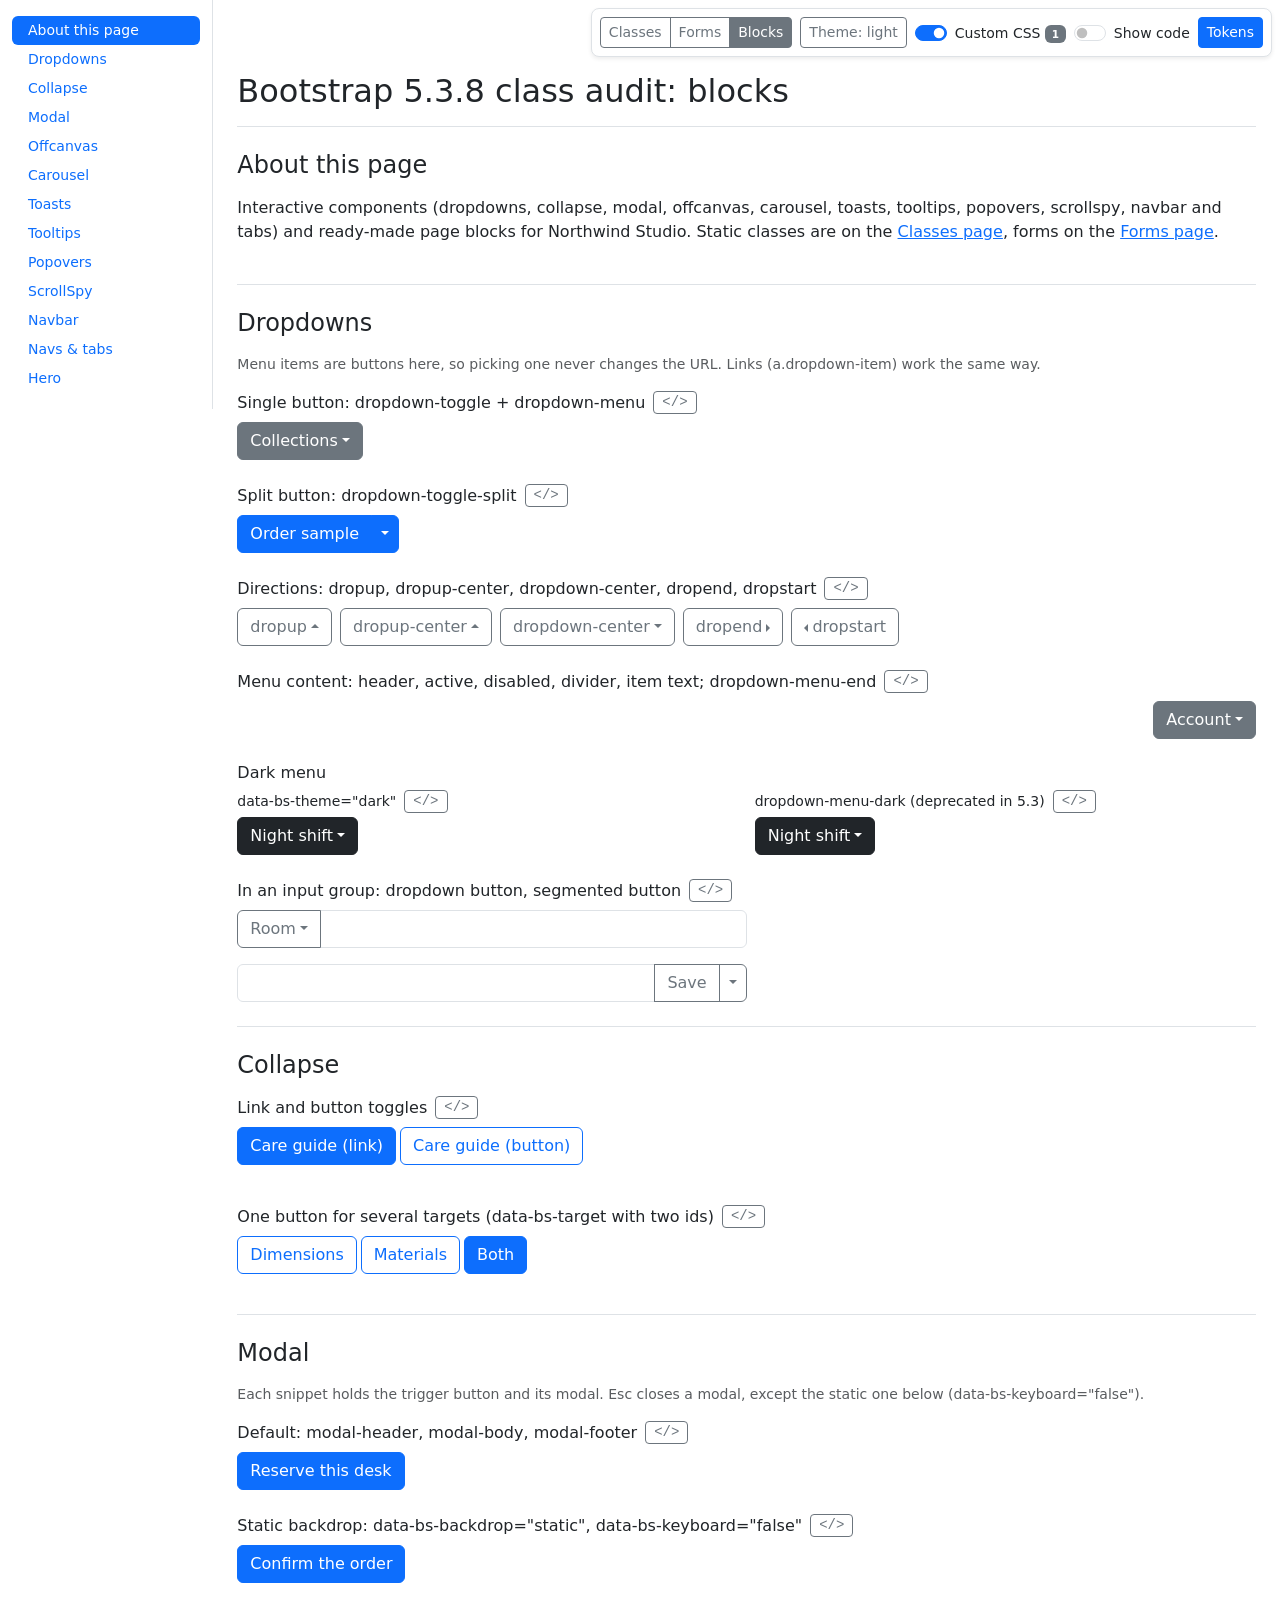
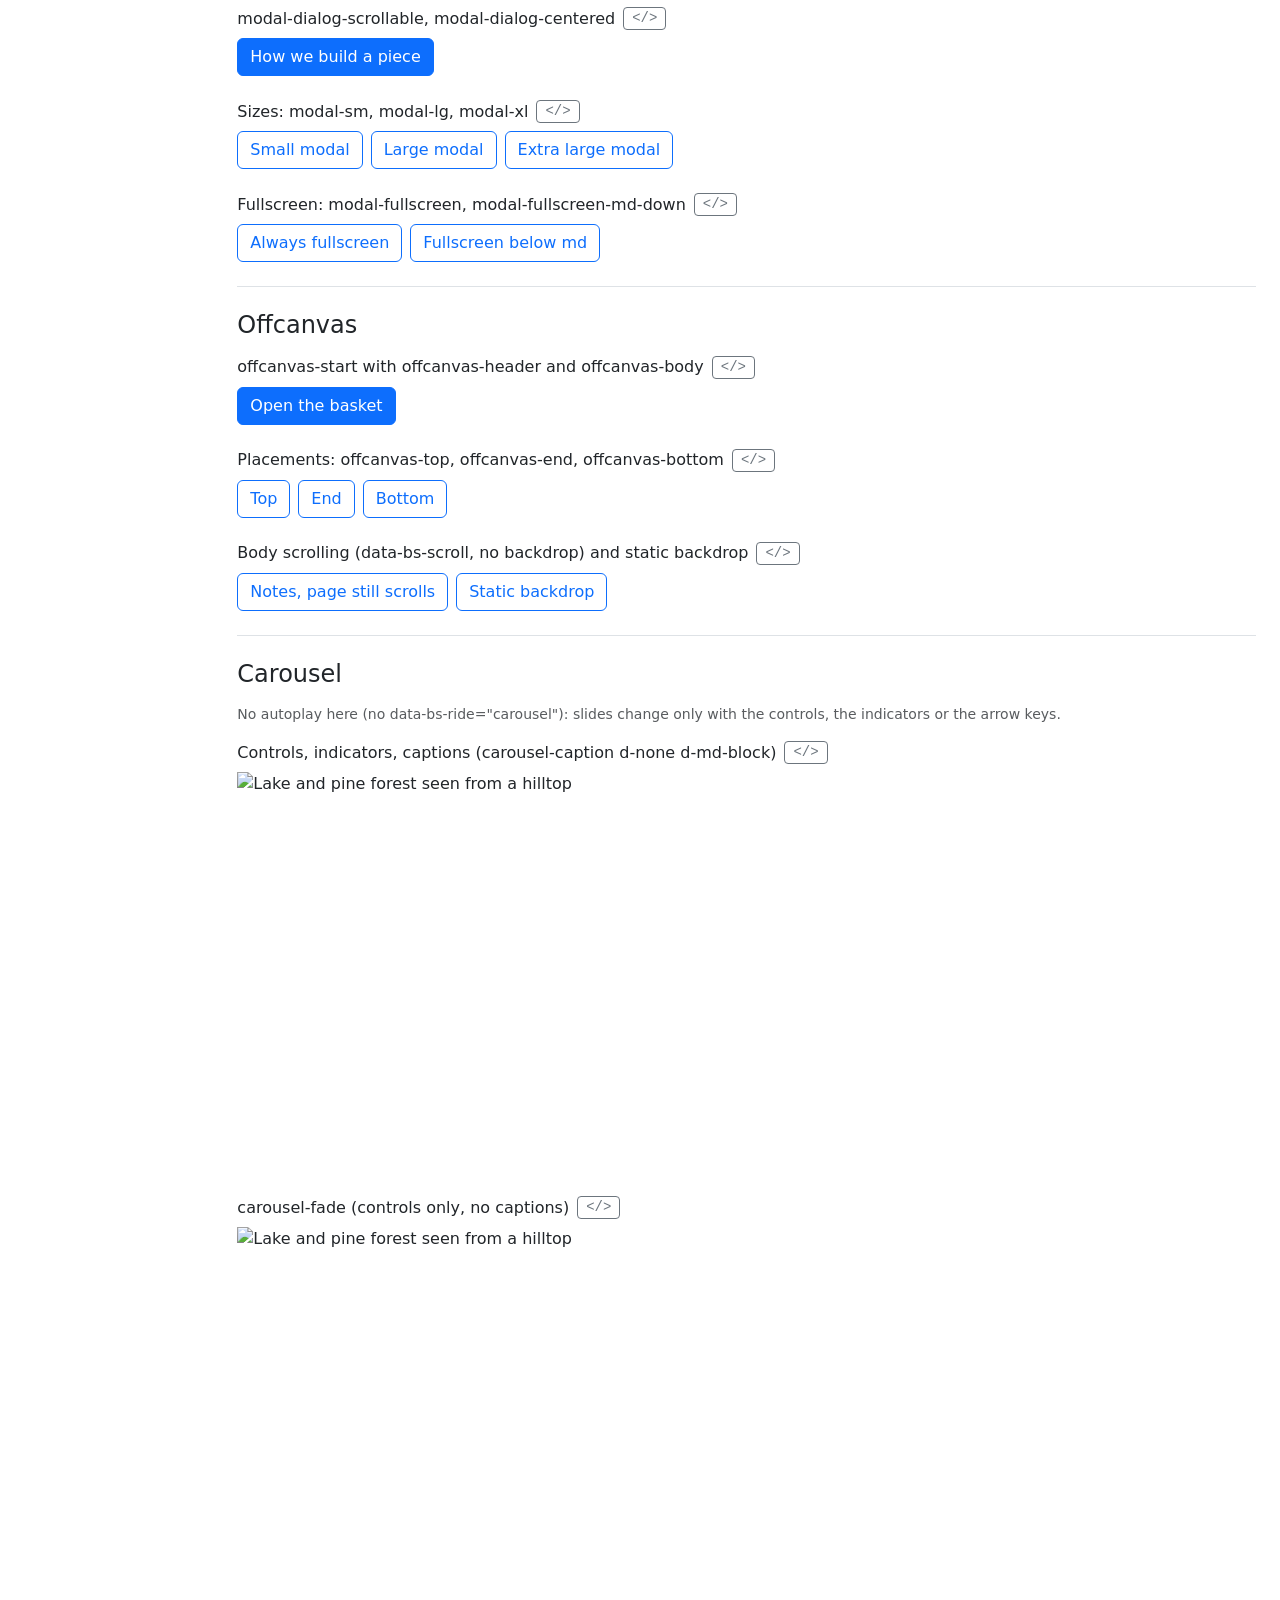
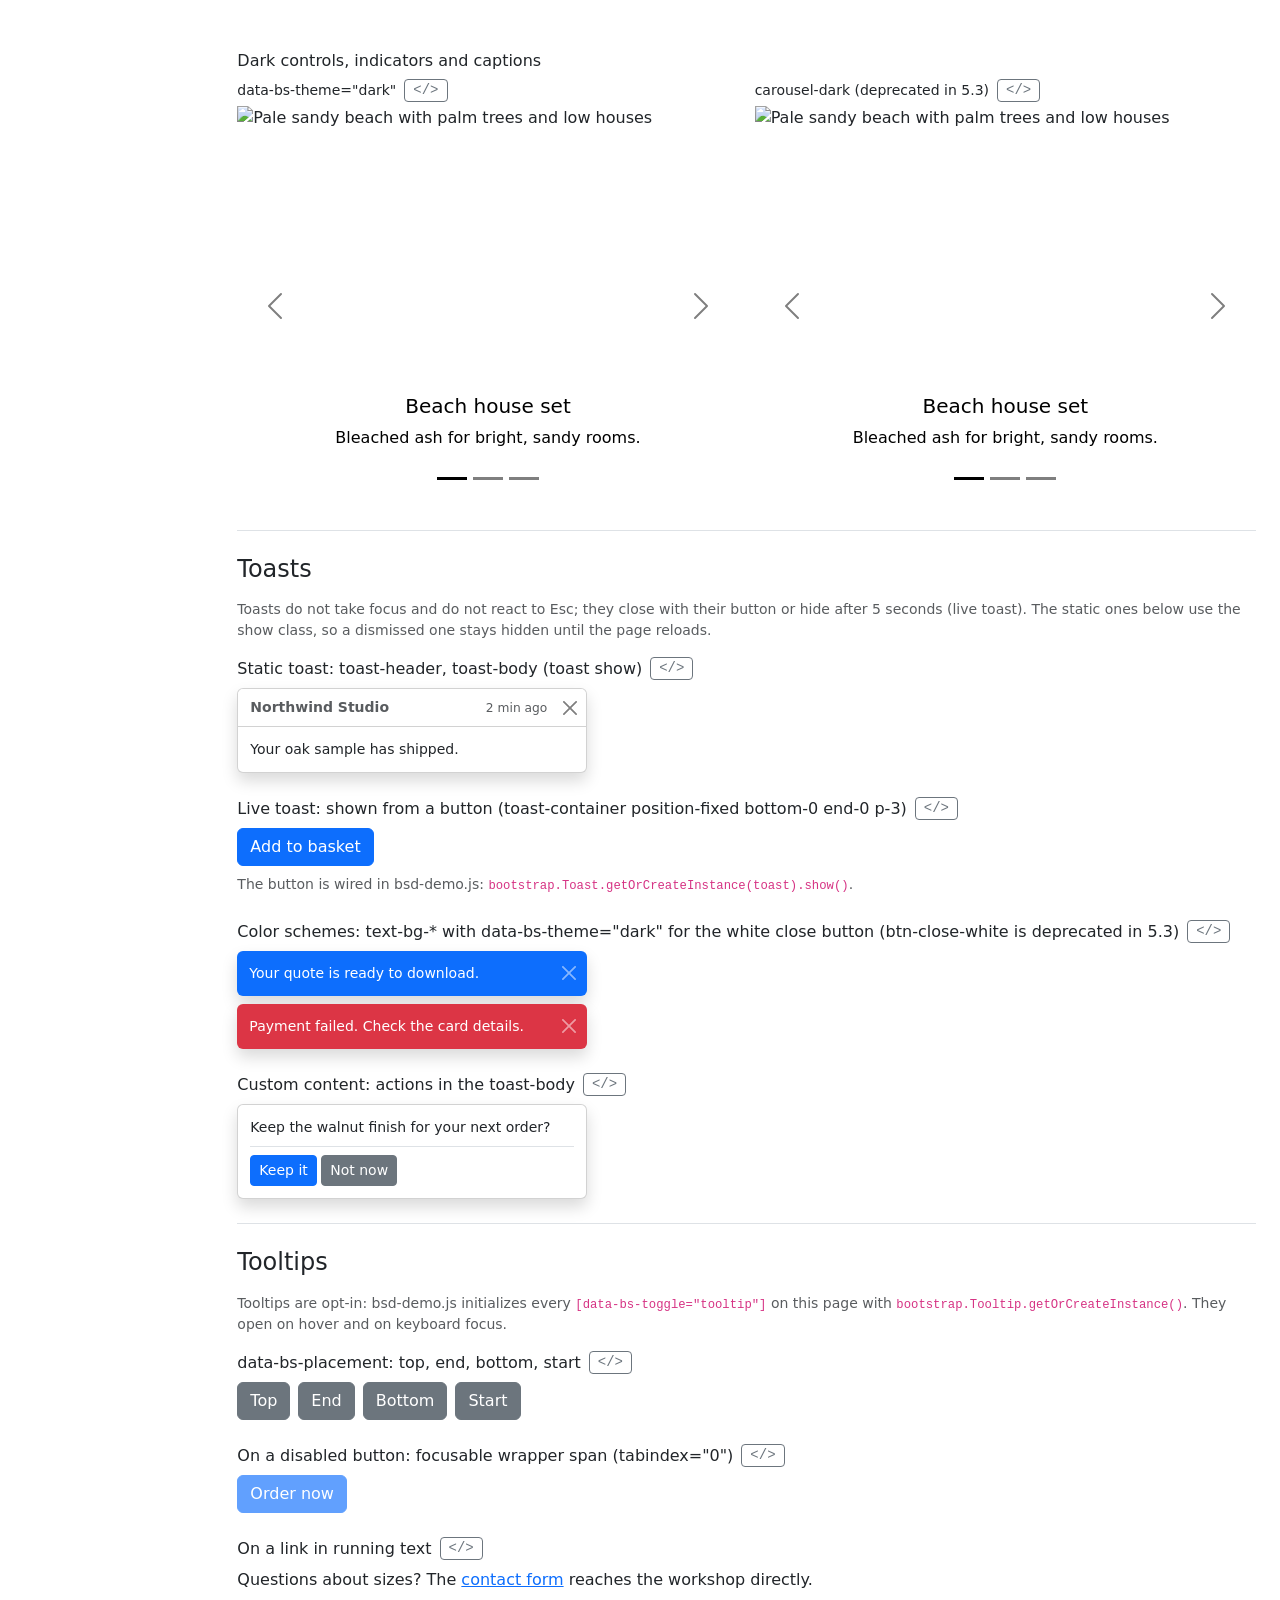
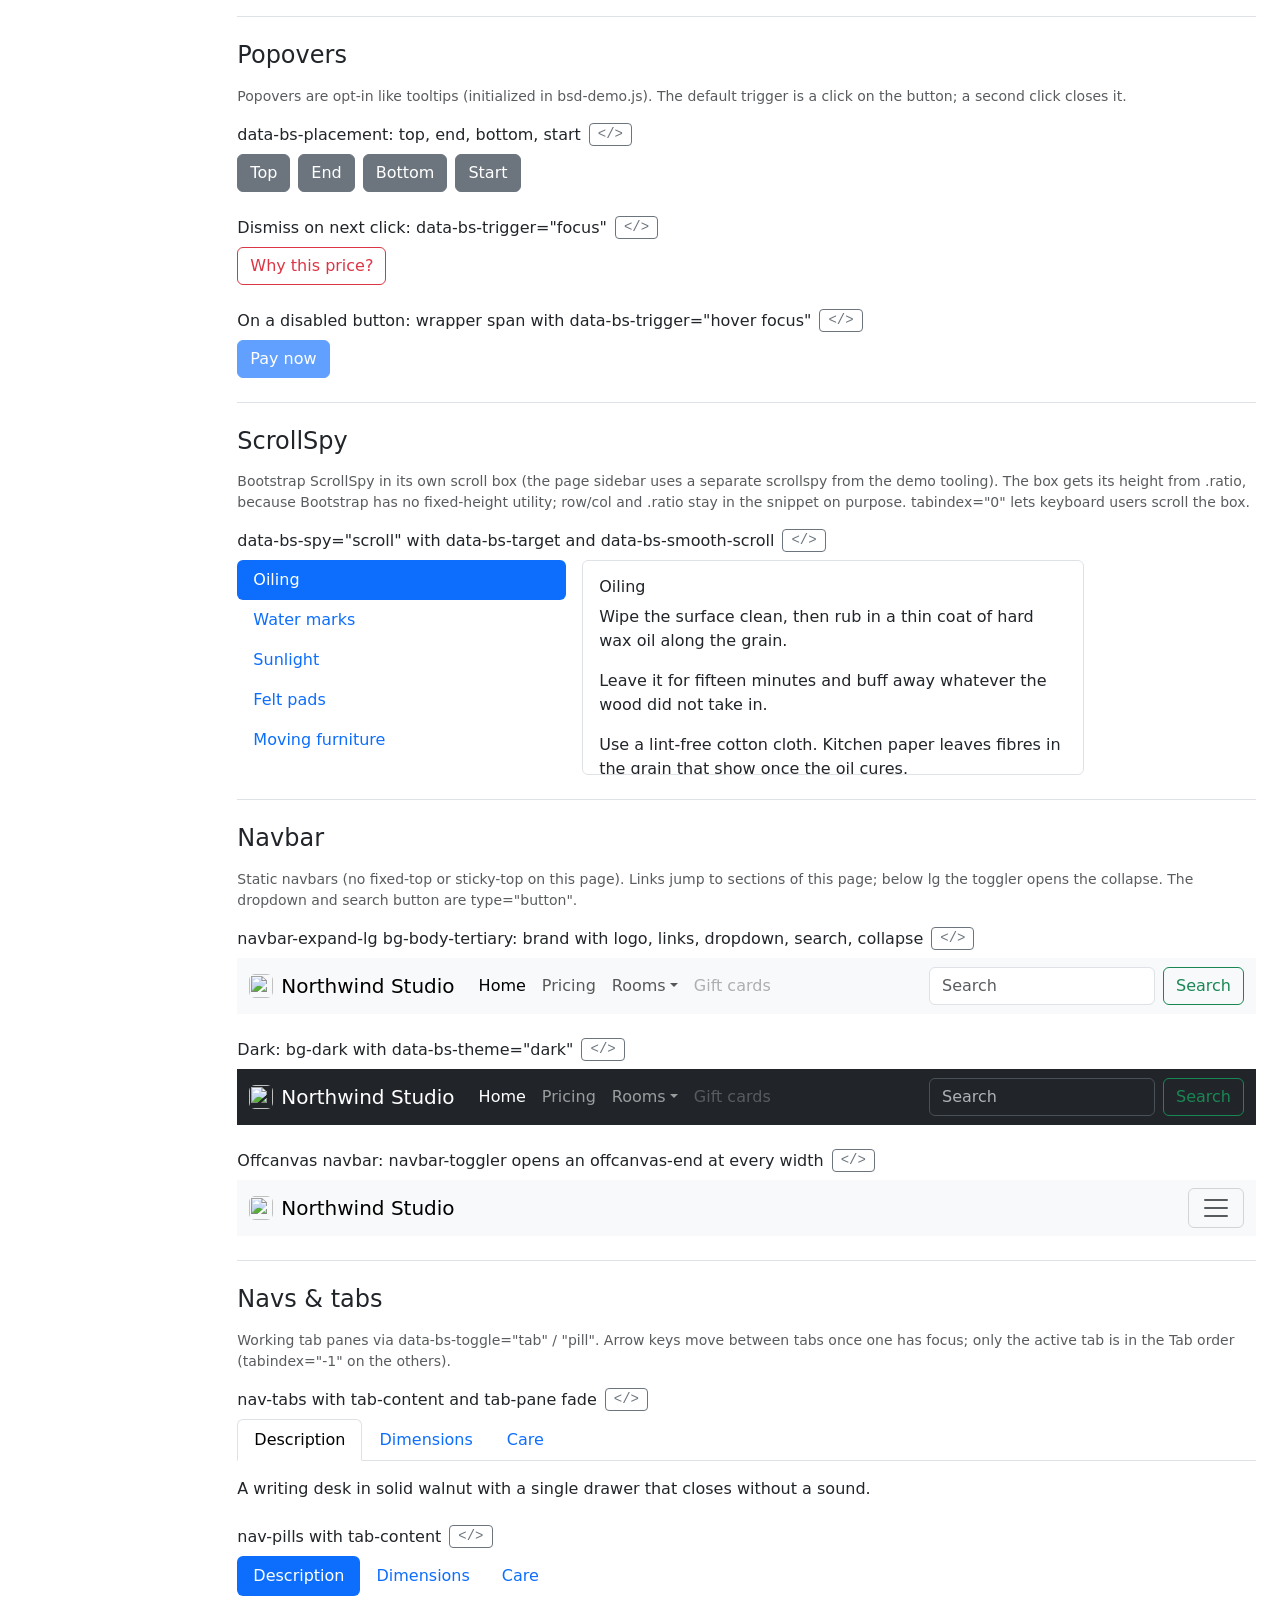
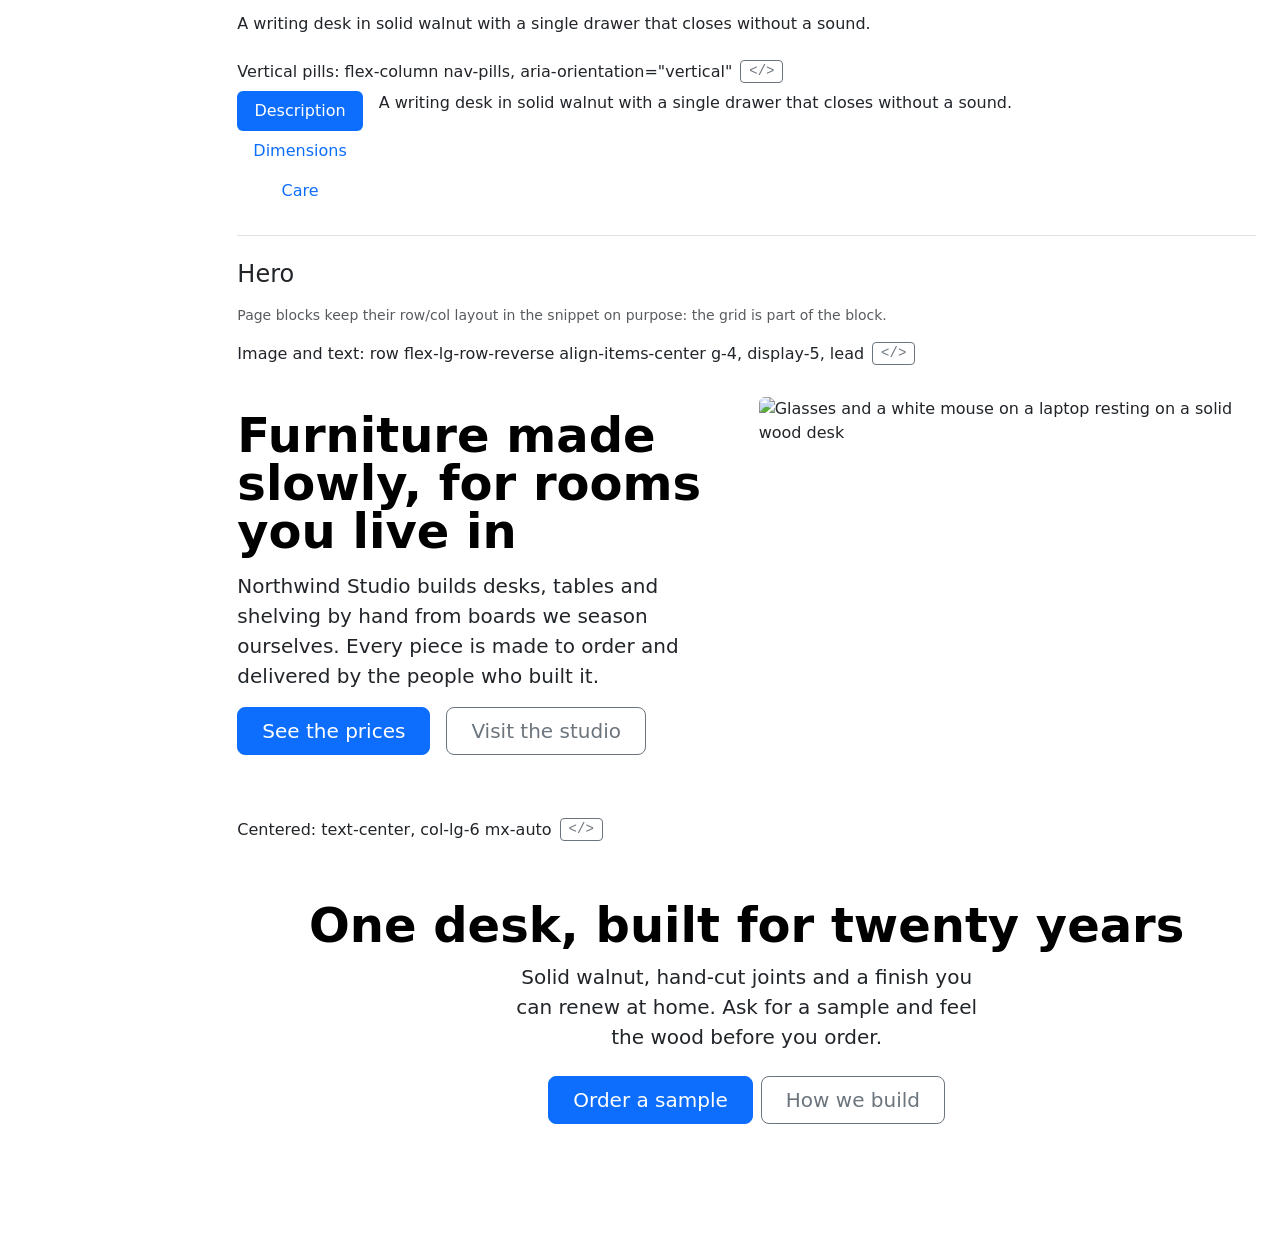
==== blocks.html @ ed4e525f "blocks: Hero section Co-Authored-By: Claude Opus 5.5 <noreply@anthropic.com>" ====
<!doctype html>
<html lang="en" data-bs-theme="light">
<head>
  <meta charset="utf-8">
  <meta name="viewport" content="width=device-width, initial-scale=1">
  <title>Bootstrap 5.3.8 class audit — Blocks</title>
  <link rel="icon" href="assets/img/favicon/favicon.png">
  <link rel="stylesheet" href="assets/css/bootstrap.min.css">
  <link rel="stylesheet" href="assets/css/main.css">
</head>
<body>

<!--
  Everything inside <main id="bs-demo"> is a self-contained fragment:
  copy it into the <body> of any Bootstrap 5.3 site to audit that site's theme.
  Remove data-bsd-page there: it only drives the page switch between the demo pages.
-->
<main id="bs-demo" data-bsd-page="blocks">
  <!-- Toolbar, sidebar (#bsd-nav) and tokens panel are built by assets/js/bsd-demo.js -->

  <div class="container-fluid">
    <div class="row">

      <!-- Demo content -->
      <div class="col-lg-9 col-xl-10 px-lg-4 pt-5 pb-5">

        <header class="pt-4 pb-3 border-bottom">
          <h1 class="h2 mb-0">Bootstrap 5.3.8 class audit: blocks</h1>
        </header>

        <!-- ============================================================ -->
        <!-- Intro                                                        -->
        <!-- ============================================================ -->
        <section id="bsd-blocks-intro" class="py-4 border-bottom">
          <h2 class="h4 mb-3">About this page</h2>
          <p>Interactive components (dropdowns, collapse, modal, offcanvas, carousel, toasts, tooltips, popovers, scrollspy, navbar and tabs) and ready-made page blocks for Northwind Studio. Static classes are on the <a href="classes.html">Classes page</a>, forms on the <a href="forms.html">Forms page</a>.</p>
        </section>

        <!-- ============================================================ -->
        <!-- Dropdowns                                                    -->
        <!-- ============================================================ -->
        <section id="bsd-dropdowns" class="py-4 border-bottom">
          <h2 class="h4 mb-3">Dropdowns</h2>
          <p class="small text-body-secondary">Menu items are buttons here, so picking one never changes the URL. Links (a.dropdown-item) work the same way.</p>

          <h3 class="h6 mt-3 mb-2">Single button: dropdown-toggle + dropdown-menu</h3>
          <div data-demo>
            <div class="dropdown">
              <button class="btn btn-secondary dropdown-toggle" type="button" data-bs-toggle="dropdown" aria-expanded="false">Collections</button>
              <ul class="dropdown-menu">
                <li><button class="dropdown-item" type="button">Desks</button></li>
                <li><button class="dropdown-item" type="button">Chairs</button></li>
                <li><button class="dropdown-item" type="button">Shelving</button></li>
              </ul>
            </div>
          </div>

          <h3 class="h6 mt-4 mb-2">Split button: dropdown-toggle-split</h3>
          <div data-demo>
            <div class="btn-group">
              <button type="button" class="btn btn-primary">Order sample</button>
              <button type="button" class="btn btn-primary dropdown-toggle dropdown-toggle-split" data-bs-toggle="dropdown" aria-expanded="false">
                <span class="visually-hidden">More sample options</span>
              </button>
              <ul class="dropdown-menu">
                <li><button class="dropdown-item" type="button">Wood swatches</button></li>
                <li><button class="dropdown-item" type="button">Fabric swatches</button></li>
              </ul>
            </div>
          </div>

          <h3 class="h6 mt-4 mb-2">Directions: dropup, dropup-center, dropdown-center, dropend, dropstart</h3>
          <div data-demo class="d-flex flex-wrap gap-2">
            <div class="btn-group dropup">
              <button type="button" class="btn btn-outline-secondary dropdown-toggle" data-bs-toggle="dropdown" aria-expanded="false">dropup</button>
              <ul class="dropdown-menu">
                <li><button class="dropdown-item" type="button">Opens above</button></li>
              </ul>
            </div>
            <div class="btn-group dropup-center dropup">
              <button type="button" class="btn btn-outline-secondary dropdown-toggle" data-bs-toggle="dropdown" aria-expanded="false">dropup-center</button>
              <ul class="dropdown-menu">
                <li><button class="dropdown-item" type="button">Centered above</button></li>
              </ul>
            </div>
            <div class="btn-group dropdown-center">
              <button type="button" class="btn btn-outline-secondary dropdown-toggle" data-bs-toggle="dropdown" aria-expanded="false">dropdown-center</button>
              <ul class="dropdown-menu">
                <li><button class="dropdown-item" type="button">Centered below</button></li>
              </ul>
            </div>
            <div class="btn-group dropend">
              <button type="button" class="btn btn-outline-secondary dropdown-toggle" data-bs-toggle="dropdown" aria-expanded="false">dropend</button>
              <ul class="dropdown-menu">
                <li><button class="dropdown-item" type="button">Opens to the end</button></li>
              </ul>
            </div>
            <div class="btn-group dropstart">
              <button type="button" class="btn btn-outline-secondary dropdown-toggle" data-bs-toggle="dropdown" aria-expanded="false">dropstart</button>
              <ul class="dropdown-menu">
                <li><button class="dropdown-item" type="button">Opens to the start</button></li>
              </ul>
            </div>
          </div>

          <h3 class="h6 mt-4 mb-2">Menu content: header, active, disabled, divider, item text; dropdown-menu-end</h3>
          <div data-demo class="d-flex justify-content-end">
            <div class="dropdown">
              <button class="btn btn-secondary dropdown-toggle" type="button" data-bs-toggle="dropdown" aria-expanded="false">Account</button>
              <ul class="dropdown-menu dropdown-menu-end">
                <li><h6 class="dropdown-header">Northwind Studio</h6></li>
                <li><button class="dropdown-item active" type="button" aria-current="true">Orders</button></li>
                <li><button class="dropdown-item" type="button">Saved rooms</button></li>
                <li><button class="dropdown-item" type="button" disabled>Invoices (coming soon)</button></li>
                <li><hr class="dropdown-divider"></li>
                <li><span class="dropdown-item-text">Signed in as Mara</span></li>
                <li><button class="dropdown-item" type="button">Sign out</button></li>
              </ul>
            </div>
          </div>

          <h3 class="h6 mt-4 mb-2">Dark menu</h3>
          <div class="row g-3">
            <div class="col-md-6">
              <h4 class="small mb-1">data-bs-theme="dark"</h4>
              <div data-demo>
                <div class="dropdown" data-bs-theme="dark">
                  <button class="btn btn-dark dropdown-toggle" type="button" data-bs-toggle="dropdown" aria-expanded="false">Night shift</button>
                  <ul class="dropdown-menu">
                    <li><button class="dropdown-item active" type="button" aria-current="true">Workshop</button></li>
                    <li><button class="dropdown-item" type="button">Showroom</button></li>
                    <li><hr class="dropdown-divider"></li>
                    <li><button class="dropdown-item" type="button">Warehouse</button></li>
                  </ul>
                </div>
              </div>
            </div>
            <div class="col-md-6">
              <h4 class="small mb-1">dropdown-menu-dark (deprecated in 5.3)</h4>
              <div data-demo>
                <div class="dropdown">
                  <button class="btn btn-dark dropdown-toggle" type="button" data-bs-toggle="dropdown" aria-expanded="false">Night shift</button>
                  <ul class="dropdown-menu dropdown-menu-dark">
                    <li><button class="dropdown-item active" type="button" aria-current="true">Workshop</button></li>
                    <li><button class="dropdown-item" type="button">Showroom</button></li>
                    <li><hr class="dropdown-divider"></li>
                    <li><button class="dropdown-item" type="button">Warehouse</button></li>
                  </ul>
                </div>
              </div>
            </div>
          </div>

          <h3 class="h6 mt-4 mb-2">In an input group: dropdown button, segmented button</h3>
          <div data-demo class="col-md-8 col-lg-6">
            <div class="input-group mb-3">
              <button class="btn btn-outline-secondary dropdown-toggle" type="button" data-bs-toggle="dropdown" aria-expanded="false">Room</button>
              <ul class="dropdown-menu">
                <li><button class="dropdown-item" type="button">Kitchen</button></li>
                <li><button class="dropdown-item" type="button">Studio</button></li>
              </ul>
              <input type="text" class="form-control" aria-label="Item name">
            </div>
            <div class="input-group">
              <input type="text" class="form-control" aria-label="Quote name">
              <button type="button" class="btn btn-outline-secondary">Save</button>
              <button type="button" class="btn btn-outline-secondary dropdown-toggle dropdown-toggle-split" data-bs-toggle="dropdown" aria-expanded="false">
                <span class="visually-hidden">More save options</span>
              </button>
              <ul class="dropdown-menu dropdown-menu-end">
                <li><button class="dropdown-item" type="button">Save as copy</button></li>
                <li><button class="dropdown-item" type="button">Save and email</button></li>
              </ul>
            </div>
          </div>
        </section>

        <!-- ============================================================ -->
        <!-- Collapse                                                     -->
        <!-- ============================================================ -->
        <section id="bsd-collapse" class="py-4 border-bottom">
          <h2 class="h4 mb-3">Collapse</h2>

          <h3 class="h6 mt-3 mb-2">Link and button toggles</h3>
          <div data-demo class="col-md-8 col-lg-6">
            <p class="d-inline-flex gap-1">
              <a class="btn btn-primary" data-bs-toggle="collapse" href="#bsd-b-care" role="button" aria-expanded="false" aria-controls="bsd-b-care">Care guide (link)</a>
              <button class="btn btn-outline-primary" type="button" data-bs-toggle="collapse" data-bs-target="#bsd-b-care" aria-expanded="false" aria-controls="bsd-b-care">Care guide (button)</button>
            </p>
            <div class="collapse" id="bsd-b-care">
              <div class="card card-body">Wipe oiled wood with a dry cloth and re-oil it twice a year. Keep it out of direct sun for the first month.</div>
            </div>
          </div>

          <h3 class="h6 mt-4 mb-2">One button for several targets (data-bs-target with two ids)</h3>
          <div data-demo>
            <p class="d-inline-flex flex-wrap gap-1">
              <button class="btn btn-outline-primary" type="button" data-bs-toggle="collapse" data-bs-target="#bsd-b-dims" aria-expanded="false" aria-controls="bsd-b-dims">Dimensions</button>
              <button class="btn btn-outline-primary" type="button" data-bs-toggle="collapse" data-bs-target="#bsd-b-materials" aria-expanded="false" aria-controls="bsd-b-materials">Materials</button>
              <button class="btn btn-primary" type="button" data-bs-toggle="collapse" data-bs-target="#bsd-b-dims,#bsd-b-materials" aria-expanded="false" aria-controls="bsd-b-dims bsd-b-materials">Both</button>
            </p>
            <div class="row g-3">
              <div class="col-md-6">
                <div class="collapse" id="bsd-b-dims">
                  <div class="card card-body">Width 140 cm, depth 70 cm, height 74 cm.</div>
                </div>
              </div>
              <div class="col-md-6">
                <div class="collapse" id="bsd-b-materials">
                  <div class="card card-body">Solid walnut top, powder-coated steel frame.</div>
                </div>
              </div>
            </div>
          </div>
        </section>

        <!-- ============================================================ -->
        <!-- Modal                                                        -->
        <!-- ============================================================ -->
        <section id="bsd-modal" class="py-4 border-bottom">
          <h2 class="h4 mb-3">Modal</h2>
          <p class="small text-body-secondary">Each snippet holds the trigger button and its modal. Esc closes a modal, except the static one below (data-bs-keyboard="false").</p>

          <h3 class="h6 mt-3 mb-2">Default: modal-header, modal-body, modal-footer</h3>
          <div data-demo>
            <button type="button" class="btn btn-primary" data-bs-toggle="modal" data-bs-target="#bsd-b-modal-default">Reserve this desk</button>
            <div class="modal fade" id="bsd-b-modal-default" tabindex="-1" aria-labelledby="bsd-b-modal-default-label" aria-hidden="true">
              <div class="modal-dialog">
                <div class="modal-content">
                  <div class="modal-header">
                    <h1 class="modal-title fs-5" id="bsd-b-modal-default-label">Desk reserved</h1>
                    <button type="button" class="btn-close" data-bs-dismiss="modal" aria-label="Close"></button>
                  </div>
                  <div class="modal-body">
                    <p class="mb-0">Your walnut desk is reserved for 48 hours. We hold the price until then.</p>
                  </div>
                  <div class="modal-footer">
                    <button type="button" class="btn btn-secondary" data-bs-dismiss="modal">Close</button>
                    <button type="button" class="btn btn-primary">Save</button>
                  </div>
                </div>
              </div>
            </div>
          </div>

          <h3 class="h6 mt-4 mb-2">Static backdrop: data-bs-backdrop="static", data-bs-keyboard="false"</h3>
          <div data-demo>
            <button type="button" class="btn btn-primary" data-bs-toggle="modal" data-bs-target="#bsd-b-modal-static">Confirm the order</button>
            <div class="modal fade" id="bsd-b-modal-static" data-bs-backdrop="static" data-bs-keyboard="false" tabindex="-1" aria-labelledby="bsd-b-modal-static-label" aria-hidden="true">
              <div class="modal-dialog">
                <div class="modal-content">
                  <div class="modal-header">
                    <h1 class="modal-title fs-5" id="bsd-b-modal-static-label">Confirm the order</h1>
                    <button type="button" class="btn-close" data-bs-dismiss="modal" aria-label="Close"></button>
                  </div>
                  <div class="modal-body">
                    <p class="mb-0">A click outside or Esc does not close this dialog. Use a button.</p>
                  </div>
                  <div class="modal-footer">
                    <button type="button" class="btn btn-secondary" data-bs-dismiss="modal">Close</button>
                    <button type="button" class="btn btn-primary">Save</button>
                  </div>
                </div>
              </div>
            </div>
          </div>

          <h3 class="h6 mt-4 mb-2">modal-dialog-scrollable, modal-dialog-centered</h3>
          <div data-demo>
            <button type="button" class="btn btn-primary" data-bs-toggle="modal" data-bs-target="#bsd-b-modal-scroll">How we build a piece</button>
            <div class="modal fade" id="bsd-b-modal-scroll" tabindex="-1" aria-labelledby="bsd-b-modal-scroll-label" aria-hidden="true">
              <div class="modal-dialog modal-dialog-scrollable modal-dialog-centered">
                <div class="modal-content">
                  <div class="modal-header">
                    <h1 class="modal-title fs-5" id="bsd-b-modal-scroll-label">How we build a piece</h1>
                    <button type="button" class="btn-close" data-bs-dismiss="modal" aria-label="Close"></button>
                  </div>
                  <div class="modal-body">
                    <p>Every Northwind piece starts as rough boards that rest in the workshop for two weeks, so the wood settles to the room before we cut it.</p>
                    <p>Joints are cut by hand and glued with a water-based adhesive. We do not use metal fasteners where wood can hold the load.</p>
                    <p>Surfaces get three coats of hard wax oil. Each coat cures overnight and is buffed by hand the next morning.</p>
                    <p>Before a piece leaves, two people check it: one for the finish, one for stability on an uneven floor.</p>
                    <p>Delivery is by our own van within 80 km of the studio. Further away, a partner courier carries the piece in a padded crate.</p>
                    <p>If something arrives damaged, send a photo within seven days and we repair or replace it at no cost.</p>
                    <p>Spare felt pads, a tin of wax and a care card come with every order.</p>
                    <p>We keep the offcuts from your piece. Ask for them and we turn them into a matching set of coasters.</p>
                  </div>
                  <div class="modal-footer">
                    <button type="button" class="btn btn-secondary" data-bs-dismiss="modal">Close</button>
                    <button type="button" class="btn btn-primary">Save</button>
                  </div>
                </div>
              </div>
            </div>
          </div>

          <h3 class="h6 mt-4 mb-2">Sizes: modal-sm, modal-lg, modal-xl</h3>
          <div data-demo class="d-flex flex-wrap gap-2">
            <button type="button" class="btn btn-outline-primary" data-bs-toggle="modal" data-bs-target="#bsd-b-modal-sm">Small modal</button>
            <button type="button" class="btn btn-outline-primary" data-bs-toggle="modal" data-bs-target="#bsd-b-modal-lg">Large modal</button>
            <button type="button" class="btn btn-outline-primary" data-bs-toggle="modal" data-bs-target="#bsd-b-modal-xl">Extra large modal</button>
            <div class="modal fade" id="bsd-b-modal-sm" tabindex="-1" aria-labelledby="bsd-b-modal-sm-label" aria-hidden="true">
              <div class="modal-dialog modal-sm">
                <div class="modal-content">
                  <div class="modal-header">
                    <h1 class="modal-title fs-5" id="bsd-b-modal-sm-label">modal-sm</h1>
                    <button type="button" class="btn-close" data-bs-dismiss="modal" aria-label="Close"></button>
                  </div>
                  <div class="modal-body">
                    <p class="mb-0">Room for a short confirmation.</p>
                  </div>
                </div>
              </div>
            </div>
            <div class="modal fade" id="bsd-b-modal-lg" tabindex="-1" aria-labelledby="bsd-b-modal-lg-label" aria-hidden="true">
              <div class="modal-dialog modal-lg">
                <div class="modal-content">
                  <div class="modal-header">
                    <h1 class="modal-title fs-5" id="bsd-b-modal-lg-label">modal-lg</h1>
                    <button type="button" class="btn-close" data-bs-dismiss="modal" aria-label="Close"></button>
                  </div>
                  <div class="modal-body">
                    <p class="mb-0">Room for a form or a table of options.</p>
                  </div>
                </div>
              </div>
            </div>
            <div class="modal fade" id="bsd-b-modal-xl" tabindex="-1" aria-labelledby="bsd-b-modal-xl-label" aria-hidden="true">
              <div class="modal-dialog modal-xl">
                <div class="modal-content">
                  <div class="modal-header">
                    <h1 class="modal-title fs-5" id="bsd-b-modal-xl-label">modal-xl</h1>
                    <button type="button" class="btn-close" data-bs-dismiss="modal" aria-label="Close"></button>
                  </div>
                  <div class="modal-body">
                    <p class="mb-0">Room for a gallery or a side-by-side comparison.</p>
                  </div>
                </div>
              </div>
            </div>
          </div>

          <h3 class="h6 mt-4 mb-2">Fullscreen: modal-fullscreen, modal-fullscreen-md-down</h3>
          <div data-demo class="d-flex flex-wrap gap-2">
            <button type="button" class="btn btn-outline-primary" data-bs-toggle="modal" data-bs-target="#bsd-b-modal-full">Always fullscreen</button>
            <button type="button" class="btn btn-outline-primary" data-bs-toggle="modal" data-bs-target="#bsd-b-modal-full-md">Fullscreen below md</button>
            <div class="modal fade" id="bsd-b-modal-full" tabindex="-1" aria-labelledby="bsd-b-modal-full-label" aria-hidden="true">
              <div class="modal-dialog modal-fullscreen">
                <div class="modal-content">
                  <div class="modal-header">
                    <h1 class="modal-title fs-5" id="bsd-b-modal-full-label">modal-fullscreen</h1>
                    <button type="button" class="btn-close" data-bs-dismiss="modal" aria-label="Close"></button>
                  </div>
                  <div class="modal-body">
                    <p class="mb-0">Covers the whole window at every width.</p>
                  </div>
                </div>
              </div>
            </div>
            <div class="modal fade" id="bsd-b-modal-full-md" tabindex="-1" aria-labelledby="bsd-b-modal-full-md-label" aria-hidden="true">
              <div class="modal-dialog modal-fullscreen-md-down">
                <div class="modal-content">
                  <div class="modal-header">
                    <h1 class="modal-title fs-5" id="bsd-b-modal-full-md-label">modal-fullscreen-md-down</h1>
                    <button type="button" class="btn-close" data-bs-dismiss="modal" aria-label="Close"></button>
                  </div>
                  <div class="modal-body">
                    <p class="mb-0">Fullscreen on small windows, a normal dialog from md up.</p>
                  </div>
                </div>
              </div>
            </div>
          </div>
        </section>

        <!-- ============================================================ -->
        <!-- Offcanvas                                                    -->
        <!-- ============================================================ -->
        <section id="bsd-offcanvas" class="py-4 border-bottom">
          <h2 class="h4 mb-3">Offcanvas</h2>

          <h3 class="h6 mt-3 mb-2">offcanvas-start with offcanvas-header and offcanvas-body</h3>
          <div data-demo>
            <button class="btn btn-primary" type="button" data-bs-toggle="offcanvas" data-bs-target="#bsd-b-oc-start" aria-controls="bsd-b-oc-start">Open the basket</button>
            <div class="offcanvas offcanvas-start" tabindex="-1" id="bsd-b-oc-start" aria-labelledby="bsd-b-oc-start-label">
              <div class="offcanvas-header">
                <h2 class="offcanvas-title h5" id="bsd-b-oc-start-label">Your basket</h2>
                <button type="button" class="btn-close" data-bs-dismiss="offcanvas" data-bs-target="#bsd-b-oc-start" aria-label="Close"></button>
              </div>
              <div class="offcanvas-body">
                <p class="mb-0">Walnut desk, 1 × 1 240 €. Delivery is free within 80 km of the studio.</p>
              </div>
            </div>
          </div>

          <h3 class="h6 mt-4 mb-2">Placements: offcanvas-top, offcanvas-end, offcanvas-bottom</h3>
          <div data-demo class="d-flex flex-wrap gap-2">
            <button class="btn btn-outline-primary" type="button" data-bs-toggle="offcanvas" data-bs-target="#bsd-b-oc-top" aria-controls="bsd-b-oc-top">Top</button>
            <button class="btn btn-outline-primary" type="button" data-bs-toggle="offcanvas" data-bs-target="#bsd-b-oc-end" aria-controls="bsd-b-oc-end">End</button>
            <button class="btn btn-outline-primary" type="button" data-bs-toggle="offcanvas" data-bs-target="#bsd-b-oc-bottom" aria-controls="bsd-b-oc-bottom">Bottom</button>
            <div class="offcanvas offcanvas-top" tabindex="-1" id="bsd-b-oc-top" aria-labelledby="bsd-b-oc-top-label">
              <div class="offcanvas-header">
                <h2 class="offcanvas-title h5" id="bsd-b-oc-top-label">Studio notice</h2>
                <button type="button" class="btn-close" data-bs-dismiss="offcanvas" data-bs-target="#bsd-b-oc-top" aria-label="Close"></button>
              </div>
              <div class="offcanvas-body">
                <p class="mb-0">The showroom is closed on Monday 6 October for stocktaking.</p>
              </div>
            </div>
            <div class="offcanvas offcanvas-end" tabindex="-1" id="bsd-b-oc-end" aria-labelledby="bsd-b-oc-end-label">
              <div class="offcanvas-header">
                <h2 class="offcanvas-title h5" id="bsd-b-oc-end-label">Filters</h2>
                <button type="button" class="btn-close" data-bs-dismiss="offcanvas" data-bs-target="#bsd-b-oc-end" aria-label="Close"></button>
              </div>
              <div class="offcanvas-body">
                <p class="mb-0">Filter by wood, room and delivery time.</p>
              </div>
            </div>
            <div class="offcanvas offcanvas-bottom" tabindex="-1" id="bsd-b-oc-bottom" aria-labelledby="bsd-b-oc-bottom-label">
              <div class="offcanvas-header">
                <h2 class="offcanvas-title h5" id="bsd-b-oc-bottom-label">Cookie settings</h2>
                <button type="button" class="btn-close" data-bs-dismiss="offcanvas" data-bs-target="#bsd-b-oc-bottom" aria-label="Close"></button>
              </div>
              <div class="offcanvas-body">
                <p class="mb-0">We only store your theme and the items in your basket.</p>
              </div>
            </div>
          </div>

          <h3 class="h6 mt-4 mb-2">Body scrolling (data-bs-scroll, no backdrop) and static backdrop</h3>
          <div data-demo class="d-flex flex-wrap gap-2">
            <button class="btn btn-outline-primary" type="button" data-bs-toggle="offcanvas" data-bs-target="#bsd-b-oc-scroll" aria-controls="bsd-b-oc-scroll">Notes, page still scrolls</button>
            <button class="btn btn-outline-primary" type="button" data-bs-toggle="offcanvas" data-bs-target="#bsd-b-oc-static" aria-controls="bsd-b-oc-static">Static backdrop</button>
            <div class="offcanvas offcanvas-start" data-bs-scroll="true" data-bs-backdrop="false" tabindex="-1" id="bsd-b-oc-scroll" aria-labelledby="bsd-b-oc-scroll-label">
              <div class="offcanvas-header">
                <h2 class="offcanvas-title h5" id="bsd-b-oc-scroll-label">Notes</h2>
                <button type="button" class="btn-close" data-bs-dismiss="offcanvas" data-bs-target="#bsd-b-oc-scroll" aria-label="Close"></button>
              </div>
              <div class="offcanvas-body">
                <p class="mb-0">The page behind stays scrollable and has no backdrop.</p>
              </div>
            </div>
            <div class="offcanvas offcanvas-start" data-bs-backdrop="static" tabindex="-1" id="bsd-b-oc-static" aria-labelledby="bsd-b-oc-static-label">
              <div class="offcanvas-header">
                <h2 class="offcanvas-title h5" id="bsd-b-oc-static-label">Static backdrop</h2>
                <button type="button" class="btn-close" data-bs-dismiss="offcanvas" data-bs-target="#bsd-b-oc-static" aria-label="Close"></button>
              </div>
              <div class="offcanvas-body">
                <p class="mb-0">A click on the backdrop does not close this panel. Use the close button or Esc.</p>
              </div>
            </div>
          </div>
        </section>

        <!-- ============================================================ -->
        <!-- Carousel                                                     -->
        <!-- ============================================================ -->
        <section id="bsd-carousel" class="py-4 border-bottom">
          <h2 class="h4 mb-3">Carousel</h2>
          <p class="small text-body-secondary">No autoplay here (no data-bs-ride="carousel"): slides change only with the controls, the indicators or the arrow keys.</p>

          <h3 class="h6 mt-3 mb-2">Controls, indicators, captions (carousel-caption d-none d-md-block)</h3>
          <div data-demo class="col-lg-8">
            <div id="bsd-b-carousel" class="carousel slide">
              <div class="carousel-indicators">
                <button type="button" data-bs-target="#bsd-b-carousel" data-bs-slide-to="0" class="active" aria-current="true" aria-label="Slide 1"></button>
                <button type="button" data-bs-target="#bsd-b-carousel" data-bs-slide-to="1" aria-label="Slide 2"></button>
                <button type="button" data-bs-target="#bsd-b-carousel" data-bs-slide-to="2" aria-label="Slide 3"></button>
              </div>
              <div class="carousel-inner">
                <div class="carousel-item active">
                  <img src="https://picsum.photos/id/10/800/400.webp" class="d-block w-100" width="800" height="400" alt="Lake and pine forest seen from a hilltop" loading="lazy" decoding="async">
                  <div class="carousel-caption d-none d-md-block">
                    <h4 class="h5">Lake house collection</h4>
                    <p>Light oak pieces for rooms with a view.</p>
                  </div>
                </div>
                <div class="carousel-item">
                  <img src="https://picsum.photos/id/28/800/400.webp" class="d-block w-100" width="800" height="400" alt="Green forest valley with a rocky stream" loading="lazy" decoding="async">
                  <div class="carousel-caption d-none d-md-block">
                    <h4 class="h5">Valley workshop</h4>
                    <p>Where we season our boards for two weeks.</p>
                  </div>
                </div>
                <div class="carousel-item">
                  <img src="https://picsum.photos/id/235/800/400.webp" class="d-block w-100" width="800" height="400" alt="Snow-capped mountain above a dark forest" loading="lazy" decoding="async">
                  <div class="carousel-caption d-none d-md-block">
                    <h4 class="h5">Alpine line</h4>
                    <p>Sturdy shelving for cold, dry cabins.</p>
                  </div>
                </div>
              </div>
              <button class="carousel-control-prev" type="button" data-bs-target="#bsd-b-carousel" data-bs-slide="prev">
                <span class="carousel-control-prev-icon" aria-hidden="true"></span>
                <span class="visually-hidden">Previous</span>
              </button>
              <button class="carousel-control-next" type="button" data-bs-target="#bsd-b-carousel" data-bs-slide="next">
                <span class="carousel-control-next-icon" aria-hidden="true"></span>
                <span class="visually-hidden">Next</span>
              </button>
            </div>
          </div>

          <h3 class="h6 mt-4 mb-2">carousel-fade (controls only, no captions)</h3>
          <div data-demo class="col-lg-8">
            <div id="bsd-b-carousel-fade" class="carousel slide carousel-fade">
              <div class="carousel-inner">
                <div class="carousel-item active">
                  <img src="https://picsum.photos/id/10/800/400.webp" class="d-block w-100" width="800" height="400" alt="Lake and pine forest seen from a hilltop" loading="lazy" decoding="async">
                </div>
                <div class="carousel-item">
                  <img src="https://picsum.photos/id/28/800/400.webp" class="d-block w-100" width="800" height="400" alt="Green forest valley with a rocky stream" loading="lazy" decoding="async">
                </div>
                <div class="carousel-item">
                  <img src="https://picsum.photos/id/235/800/400.webp" class="d-block w-100" width="800" height="400" alt="Snow-capped mountain above a dark forest" loading="lazy" decoding="async">
                </div>
              </div>
              <button class="carousel-control-prev" type="button" data-bs-target="#bsd-b-carousel-fade" data-bs-slide="prev">
                <span class="carousel-control-prev-icon" aria-hidden="true"></span>
                <span class="visually-hidden">Previous</span>
              </button>
              <button class="carousel-control-next" type="button" data-bs-target="#bsd-b-carousel-fade" data-bs-slide="next">
                <span class="carousel-control-next-icon" aria-hidden="true"></span>
                <span class="visually-hidden">Next</span>
              </button>
            </div>
          </div>

          <h3 class="h6 mt-4 mb-2">Dark controls, indicators and captions</h3>
          <div class="row g-3">
            <div class="col-md-6">
              <h4 class="small mb-1">data-bs-theme="dark"</h4>
              <div data-demo>
            <div id="bsd-b-carousel-dark" class="carousel slide" data-bs-theme="dark">
              <div class="carousel-indicators">
                <button type="button" data-bs-target="#bsd-b-carousel-dark" data-bs-slide-to="0" class="active" aria-current="true" aria-label="Slide 1"></button>
                <button type="button" data-bs-target="#bsd-b-carousel-dark" data-bs-slide-to="1" aria-label="Slide 2"></button>
                <button type="button" data-bs-target="#bsd-b-carousel-dark" data-bs-slide-to="2" aria-label="Slide 3"></button>
              </div>
              <div class="carousel-inner">
                <div class="carousel-item active">
                  <img src="https://picsum.photos/id/215/800/400.webp" class="d-block w-100" width="800" height="400" alt="Pale sandy beach with palm trees and low houses" loading="lazy" decoding="async">
                  <div class="carousel-caption d-none d-md-block">
                    <h4 class="h5">Beach house set</h4>
                    <p>Bleached ash for bright, sandy rooms.</p>
                  </div>
                </div>
                <div class="carousel-item">
                  <img src="https://picsum.photos/id/201/800/400.webp" class="d-block w-100" width="800" height="400" alt="Laptop, glasses and a white mouse on a wooden desk" loading="lazy" decoding="async">
                  <div class="carousel-caption d-none d-md-block">
                    <h4 class="h5">Home office desk</h4>
                    <p>Oiled walnut that stays cool under a laptop.</p>
                  </div>
                </div>
                <div class="carousel-item">
                  <img src="https://picsum.photos/id/131/800/400.webp" class="d-block w-100" width="800" height="400" alt="Hazy pale sky over a seaside promenade with one person" loading="lazy" decoding="async">
                  <div class="carousel-caption d-none d-md-block">
                    <h4 class="h5">Promenade bench</h4>
                    <p>Weatherproof teak for terraces and balconies.</p>
                  </div>
                </div>
              </div>
              <button class="carousel-control-prev" type="button" data-bs-target="#bsd-b-carousel-dark" data-bs-slide="prev">
                <span class="carousel-control-prev-icon" aria-hidden="true"></span>
                <span class="visually-hidden">Previous</span>
              </button>
              <button class="carousel-control-next" type="button" data-bs-target="#bsd-b-carousel-dark" data-bs-slide="next">
                <span class="carousel-control-next-icon" aria-hidden="true"></span>
                <span class="visually-hidden">Next</span>
              </button>
            </div>
              </div>
            </div>
            <div class="col-md-6">
              <h4 class="small mb-1">carousel-dark (deprecated in 5.3)</h4>
              <div data-demo>
            <div id="bsd-b-carousel-dark-old" class="carousel slide carousel-dark">
              <div class="carousel-indicators">
                <button type="button" data-bs-target="#bsd-b-carousel-dark-old" data-bs-slide-to="0" class="active" aria-current="true" aria-label="Slide 1"></button>
                <button type="button" data-bs-target="#bsd-b-carousel-dark-old" data-bs-slide-to="1" aria-label="Slide 2"></button>
                <button type="button" data-bs-target="#bsd-b-carousel-dark-old" data-bs-slide-to="2" aria-label="Slide 3"></button>
              </div>
              <div class="carousel-inner">
                <div class="carousel-item active">
                  <img src="https://picsum.photos/id/215/800/400.webp" class="d-block w-100" width="800" height="400" alt="Pale sandy beach with palm trees and low houses" loading="lazy" decoding="async">
                  <div class="carousel-caption d-none d-md-block">
                    <h4 class="h5">Beach house set</h4>
                    <p>Bleached ash for bright, sandy rooms.</p>
                  </div>
                </div>
                <div class="carousel-item">
                  <img src="https://picsum.photos/id/201/800/400.webp" class="d-block w-100" width="800" height="400" alt="Laptop, glasses and a white mouse on a wooden desk" loading="lazy" decoding="async">
                  <div class="carousel-caption d-none d-md-block">
                    <h4 class="h5">Home office desk</h4>
                    <p>Oiled walnut that stays cool under a laptop.</p>
                  </div>
                </div>
                <div class="carousel-item">
                  <img src="https://picsum.photos/id/131/800/400.webp" class="d-block w-100" width="800" height="400" alt="Hazy pale sky over a seaside promenade with one person" loading="lazy" decoding="async">
                  <div class="carousel-caption d-none d-md-block">
                    <h4 class="h5">Promenade bench</h4>
                    <p>Weatherproof teak for terraces and balconies.</p>
                  </div>
                </div>
              </div>
              <button class="carousel-control-prev" type="button" data-bs-target="#bsd-b-carousel-dark-old" data-bs-slide="prev">
                <span class="carousel-control-prev-icon" aria-hidden="true"></span>
                <span class="visually-hidden">Previous</span>
              </button>
              <button class="carousel-control-next" type="button" data-bs-target="#bsd-b-carousel-dark-old" data-bs-slide="next">
                <span class="carousel-control-next-icon" aria-hidden="true"></span>
                <span class="visually-hidden">Next</span>
              </button>
            </div>
              </div>
            </div>
          </div>
        </section>

        <!-- ============================================================ -->
        <!-- Toasts                                                       -->
        <!-- ============================================================ -->
        <section id="bsd-toasts" class="py-4 border-bottom">
          <h2 class="h4 mb-3">Toasts</h2>
          <p class="small text-body-secondary">Toasts do not take focus and do not react to Esc; they close with their button or hide after 5 seconds (live toast). The static ones below use the show class, so a dismissed one stays hidden until the page reloads.</p>

          <h3 class="h6 mt-3 mb-2">Static toast: toast-header, toast-body (toast show)</h3>
          <div data-demo>
            <div class="toast show" role="alert" aria-live="assertive" aria-atomic="true">
              <div class="toast-header">
                <strong class="me-auto">Northwind Studio</strong>
                <small>2 min ago</small>
                <button type="button" class="btn-close" data-bs-dismiss="toast" aria-label="Close"></button>
              </div>
              <div class="toast-body">Your oak sample has shipped.</div>
            </div>
          </div>

          <h3 class="h6 mt-4 mb-2">Live toast: shown from a button (toast-container position-fixed bottom-0 end-0 p-3)</h3>
          <div data-demo>
            <button type="button" class="btn btn-primary" id="bsd-toast-live-btn">Add to basket</button>
            <div class="toast-container position-fixed bottom-0 end-0 p-3">
              <div id="bsd-toast-live" class="toast" role="status" aria-live="polite" aria-atomic="true">
                <div class="toast-header">
                  <strong class="me-auto">Basket</strong>
                  <small>just now</small>
                  <button type="button" class="btn-close" data-bs-dismiss="toast" aria-label="Close"></button>
                </div>
                <div class="toast-body">Walnut desk added. Free delivery within 80 km.</div>
              </div>
            </div>
          </div>
          <p class="small text-body-secondary mt-2">The button is wired in bsd-demo.js: <code>bootstrap.Toast.getOrCreateInstance(toast).show()</code>.</p>

          <h3 class="h6 mt-4 mb-2">Color schemes: text-bg-* with data-bs-theme="dark" for the white close button (btn-close-white is deprecated in 5.3)</h3>
          <div data-demo class="d-grid gap-2">
            <div class="toast align-items-center text-bg-primary border-0 show" data-bs-theme="dark" role="alert" aria-live="assertive" aria-atomic="true">
              <div class="d-flex">
                <div class="toast-body">Your quote is ready to download.</div>
                <button type="button" class="btn-close me-2 m-auto" data-bs-dismiss="toast" aria-label="Close"></button>
              </div>
            </div>
            <div class="toast align-items-center text-bg-danger border-0 show" data-bs-theme="dark" role="alert" aria-live="assertive" aria-atomic="true">
              <div class="d-flex">
                <div class="toast-body">Payment failed. Check the card details.</div>
                <button type="button" class="btn-close me-2 m-auto" data-bs-dismiss="toast" aria-label="Close"></button>
              </div>
            </div>
          </div>

          <h3 class="h6 mt-4 mb-2">Custom content: actions in the toast-body</h3>
          <div data-demo>
            <div class="toast show" role="alert" aria-live="assertive" aria-atomic="true">
              <div class="toast-body">
                Keep the walnut finish for your next order?
                <div class="mt-2 pt-2 border-top">
                  <button type="button" class="btn btn-primary btn-sm">Keep it</button>
                  <button type="button" class="btn btn-secondary btn-sm" data-bs-dismiss="toast">Not now</button>
                </div>
              </div>
            </div>
          </div>
        </section>

        <!-- ============================================================ -->
        <!-- Tooltips                                                     -->
        <!-- ============================================================ -->
        <section id="bsd-tooltips" class="py-4 border-bottom">
          <h2 class="h4 mb-3">Tooltips</h2>
          <p class="small text-body-secondary">Tooltips are opt-in: bsd-demo.js initializes every <code>[data-bs-toggle="tooltip"]</code> on this page with <code>bootstrap.Tooltip.getOrCreateInstance()</code>. They open on hover and on keyboard focus.</p>

          <h3 class="h6 mt-3 mb-2">data-bs-placement: top, end, bottom, start</h3>
          <div data-demo class="d-flex flex-wrap gap-2">
            <button type="button" class="btn btn-secondary" data-bs-toggle="tooltip" data-bs-placement="top" data-bs-title="Ships in 3 days">Top</button>
            <button type="button" class="btn btn-secondary" data-bs-toggle="tooltip" data-bs-placement="right" data-bs-title="Made to order">End</button>
            <button type="button" class="btn btn-secondary" data-bs-toggle="tooltip" data-bs-placement="bottom" data-bs-title="Solid walnut">Bottom</button>
            <button type="button" class="btn btn-secondary" data-bs-toggle="tooltip" data-bs-placement="left" data-bs-title="Free delivery nearby">Start</button>
          </div>

          <h3 class="h6 mt-4 mb-2">On a disabled button: focusable wrapper span (tabindex="0")</h3>
          <div data-demo>
            <span class="d-inline-block" tabindex="0" data-bs-toggle="tooltip" data-bs-title="Pick a finish first">
              <button class="btn btn-primary" type="button" disabled>Order now</button>
            </span>
          </div>

          <h3 class="h6 mt-4 mb-2">On a link in running text</h3>
          <div data-demo>
            <p class="mb-0">Questions about sizes? The <a href="forms.html" data-bs-toggle="tooltip" data-bs-title="Opens the Forms page">contact form</a> reaches the workshop directly.</p>
          </div>
        </section>

        <!-- ============================================================ -->
        <!-- Popovers                                                     -->
        <!-- ============================================================ -->
        <section id="bsd-popovers" class="py-4 border-bottom">
          <h2 class="h4 mb-3">Popovers</h2>
          <p class="small text-body-secondary">Popovers are opt-in like tooltips (initialized in bsd-demo.js). The default trigger is a click on the button; a second click closes it.</p>

          <h3 class="h6 mt-3 mb-2">data-bs-placement: top, end, bottom, start</h3>
          <div data-demo class="d-flex flex-wrap gap-2">
            <button type="button" class="btn btn-secondary" data-bs-toggle="popover" data-bs-placement="top" data-bs-title="Delivery" data-bs-content="Our own van within 80 km of the studio.">Top</button>
            <button type="button" class="btn btn-secondary" data-bs-toggle="popover" data-bs-placement="right" data-bs-title="Finish" data-bs-content="Three coats of hard wax oil.">End</button>
            <button type="button" class="btn btn-secondary" data-bs-toggle="popover" data-bs-placement="bottom" data-bs-title="Assembly" data-bs-content="Legs slot in without tools.">Bottom</button>
            <button type="button" class="btn btn-secondary" data-bs-toggle="popover" data-bs-placement="left" data-bs-title="Returns" data-bs-content="Thirty days, collected from your door.">Start</button>
          </div>

          <h3 class="h6 mt-4 mb-2">Dismiss on next click: data-bs-trigger="focus"</h3>
          <div data-demo>
            <a tabindex="0" class="btn btn-outline-danger" role="button" data-bs-toggle="popover" data-bs-trigger="focus" data-bs-title="Price includes VAT" data-bs-content="A click anywhere else closes this popover.">Why this price?</a>
          </div>

          <h3 class="h6 mt-4 mb-2">On a disabled button: wrapper span with data-bs-trigger="hover focus"</h3>
          <div data-demo>
            <span class="d-inline-block" tabindex="0" data-bs-toggle="popover" data-bs-trigger="hover focus" data-bs-content="Choose a delivery slot first.">
              <button class="btn btn-primary" type="button" disabled>Pay now</button>
            </span>
          </div>
        </section>

        <!-- ============================================================ -->
        <!-- ScrollSpy                                                    -->
        <!-- ============================================================ -->
        <section id="bsd-scrollspy" class="py-4 border-bottom">
          <h2 class="h4 mb-3">ScrollSpy</h2>
          <p class="small text-body-secondary">Bootstrap ScrollSpy in its own scroll box (the page sidebar uses a separate scrollspy from the demo tooling). The box gets its height from .ratio, because Bootstrap has no fixed-height utility; row/col and .ratio stay in the snippet on purpose. tabindex="0" lets keyboard users scroll the box.</p>

          <h3 class="h6 mt-3 mb-2">data-bs-spy="scroll" with data-bs-target and data-bs-smooth-scroll</h3>
          <div data-demo>
            <div class="row g-3">
              <div class="col-md-4">
                <nav id="bsd-b-spy-nav" class="nav nav-pills flex-column" aria-label="Care guide">
                  <a class="nav-link" href="#bsd-b-spy-oil">Oiling</a>
                  <a class="nav-link" href="#bsd-b-spy-water">Water marks</a>
                  <a class="nav-link" href="#bsd-b-spy-sun">Sunlight</a>
                  <a class="nav-link" href="#bsd-b-spy-felt">Felt pads</a>
                  <a class="nav-link" href="#bsd-b-spy-move">Moving furniture</a>
                </nav>
              </div>
              <div class="col-md-6">
                <div class="ratio ratio-21x9">
                  <div class="overflow-y-auto border rounded p-3" data-bs-spy="scroll" data-bs-target="#bsd-b-spy-nav" data-bs-smooth-scroll="true" tabindex="0">
                    <div id="bsd-b-spy-oil">
                      <h4 class="h6">Oiling</h4>
                      <p>Wipe the surface clean, then rub in a thin coat of hard wax oil along the grain.</p>
                      <p>Leave it for fifteen minutes and buff away whatever the wood did not take in.</p>
                      <p>Use a lint-free cotton cloth. Kitchen paper leaves fibres in the grain that show once the oil cures.</p>
                      <p>Work in a room above 15 °C so the oil flows into the pores instead of sitting on top.</p>
                      <p>Two thin coats a year are enough for a dining table. Desks and side tables need one.</p>
                    </div>
                    <div id="bsd-b-spy-water">
                      <h4 class="h6">Water marks</h4>
                      <p>A fresh ring usually lifts with a warm, dry cloth and gentle pressure.</p>
                      <p>Older marks need a light pass with fine steel wool and a fresh coat of oil.</p>
                      <p>Never leave a wet glass on the wood overnight: the finish holds for hours, not for days.</p>
                      <p>On oak, black rings mean the water reached the tannin. Call us before you sand those.</p>
                      <p>Coasters made from the offcuts of your piece are free if you ask when you order.</p>
                    </div>
                    <div id="bsd-b-spy-sun">
                      <h4 class="h6">Sunlight</h4>
                      <p>Walnut lightens and oak darkens a little in strong sun. Both are normal.</p>
                      <p>Turn tabletops a quarter turn every few months so they change evenly.</p>
                      <p>The first three months change the colour most. After a year the change is hard to see.</p>
                      <p>Keep objects off a new tabletop for the first weeks, or their outline stays lighter.</p>
                      <p>Curtains or a light blind are enough protection in south-facing rooms.</p>
                    </div>
                    <div id="bsd-b-spy-felt">
                      <h4 class="h6">Felt pads</h4>
                      <p>Check the pads under chairs twice a year and replace worn ones.</p>
                      <p>Spare pads come with every order; more are free on request.</p>
                      <p>Hard floors scratch fastest under chairs that are pulled out several times a day.</p>
                      <p>Clean the pads with a dry brush: grit trapped in the felt acts like sandpaper.</p>
                      <p>Screw-in glides work better than adhesive pads on chairs with thin legs.</p>
                    </div>
                    <div id="bsd-b-spy-move">
                      <h4 class="h6">Moving furniture</h4>
                      <p>Lift pieces instead of pushing them, and carry tables by the frame.</p>
                      <p>For a move across town we can wrap and carry the large pieces for you.</p>
                      <p>Take the legs off large tables before a move; each one comes off with four bolts.</p>
                      <p>Never stack chairs seat to seat without a blanket between them.</p>
                      <p>After a move, check that tables still stand level and adjust the glides if needed.</p>
                    </div>
                  </div>
                </div>
              </div>
            </div>
          </div>
        </section>

        <!-- ============================================================ -->
        <!-- Navbar                                                       -->
        <!-- ============================================================ -->
        <section id="bsd-navbar" class="py-4 border-bottom">
          <h2 class="h4 mb-3">Navbar</h2>
          <p class="small text-body-secondary">Static navbars (no fixed-top or sticky-top on this page). Links jump to sections of this page; below lg the toggler opens the collapse. The dropdown and search button are type="button".</p>

          <h3 class="h6 mt-3 mb-2">navbar-expand-lg bg-body-tertiary: brand with logo, links, dropdown, search, collapse</h3>
          <div data-demo>
            <nav class="navbar navbar-expand-lg bg-body-tertiary">
              <div class="container-fluid">
                <a class="navbar-brand" href="#bsd-hero"><img src="https://picsum.photos/id/63/24/24.webp" class="d-inline-block align-text-top rounded me-2" width="24" height="24" alt="" loading="lazy" decoding="async">Northwind Studio</a>
                <button class="navbar-toggler" type="button" data-bs-toggle="collapse" data-bs-target="#bsd-b-navbar-light" aria-controls="bsd-b-navbar-light" aria-expanded="false" aria-label="Toggle navigation">
                  <span class="navbar-toggler-icon"></span>
                </button>
                <div class="collapse navbar-collapse" id="bsd-b-navbar-light">
                  <ul class="navbar-nav me-auto mb-2 mb-lg-0">
                    <li class="nav-item"><a class="nav-link active" aria-current="page" href="#bsd-hero">Home</a></li>
                    <li class="nav-item"><a class="nav-link" href="#bsd-pricing">Pricing</a></li>
                    <li class="nav-item dropdown">
                      <button class="nav-link dropdown-toggle" type="button" data-bs-toggle="dropdown" aria-expanded="false">Rooms</button>
                      <ul class="dropdown-menu">
                        <li><button class="dropdown-item" type="button">Kitchen</button></li>
                        <li><button class="dropdown-item" type="button">Studio</button></li>
                        <li><hr class="dropdown-divider"></li>
                        <li><button class="dropdown-item" type="button">All rooms</button></li>
                      </ul>
                    </li>
                    <li class="nav-item"><a class="nav-link disabled" aria-disabled="true">Gift cards</a></li>
                  </ul>
                  <form class="d-flex" role="search">
                    <input class="form-control me-2" type="search" placeholder="Search" aria-label="Search the collection" id="bsd-b-navbar-light-search">
                    <button class="btn btn-outline-success" type="button">Search</button>
                  </form>
                </div>
              </div>
            </nav>
          </div>

          <h3 class="h6 mt-4 mb-2">Dark: bg-dark with data-bs-theme="dark"</h3>
          <div data-demo>
            <nav class="navbar navbar-expand-lg bg-dark" data-bs-theme="dark">
              <div class="container-fluid">
                <a class="navbar-brand" href="#bsd-hero"><img src="https://picsum.photos/id/63/24/24.webp" class="d-inline-block align-text-top rounded me-2" width="24" height="24" alt="" loading="lazy" decoding="async">Northwind Studio</a>
                <button class="navbar-toggler" type="button" data-bs-toggle="collapse" data-bs-target="#bsd-b-navbar-dark" aria-controls="bsd-b-navbar-dark" aria-expanded="false" aria-label="Toggle navigation">
                  <span class="navbar-toggler-icon"></span>
                </button>
                <div class="collapse navbar-collapse" id="bsd-b-navbar-dark">
                  <ul class="navbar-nav me-auto mb-2 mb-lg-0">
                    <li class="nav-item"><a class="nav-link active" aria-current="page" href="#bsd-hero">Home</a></li>
                    <li class="nav-item"><a class="nav-link" href="#bsd-pricing">Pricing</a></li>
                    <li class="nav-item dropdown">
                      <button class="nav-link dropdown-toggle" type="button" data-bs-toggle="dropdown" aria-expanded="false">Rooms</button>
                      <ul class="dropdown-menu">
                        <li><button class="dropdown-item" type="button">Kitchen</button></li>
                        <li><button class="dropdown-item" type="button">Studio</button></li>
                        <li><hr class="dropdown-divider"></li>
                        <li><button class="dropdown-item" type="button">All rooms</button></li>
                      </ul>
                    </li>
                    <li class="nav-item"><a class="nav-link disabled" aria-disabled="true">Gift cards</a></li>
                  </ul>
                  <form class="d-flex" role="search">
                    <input class="form-control me-2" type="search" placeholder="Search" aria-label="Search the collection" id="bsd-b-navbar-dark-search">
                    <button class="btn btn-outline-success" type="button">Search</button>
                  </form>
                </div>
              </div>
            </nav>
          </div>

          <h3 class="h6 mt-4 mb-2">Offcanvas navbar: navbar-toggler opens an offcanvas-end at every width</h3>
          <div data-demo>
            <nav class="navbar bg-body-tertiary">
              <div class="container-fluid">
                <a class="navbar-brand" href="#bsd-hero"><img src="https://picsum.photos/id/63/24/24.webp" class="d-inline-block align-text-top rounded me-2" width="24" height="24" alt="" loading="lazy" decoding="async">Northwind Studio</a>
                <button class="navbar-toggler" type="button" data-bs-toggle="offcanvas" data-bs-target="#bsd-b-navbar-oc" aria-controls="bsd-b-navbar-oc" aria-label="Open the menu">
                  <span class="navbar-toggler-icon"></span>
                </button>
                <div class="offcanvas offcanvas-end" tabindex="-1" id="bsd-b-navbar-oc" aria-labelledby="bsd-b-navbar-oc-label">
                  <div class="offcanvas-header">
                    <h2 class="offcanvas-title h5" id="bsd-b-navbar-oc-label">Menu</h2>
                    <button type="button" class="btn-close" data-bs-dismiss="offcanvas" aria-label="Close"></button>
                  </div>
                  <div class="offcanvas-body">
                  <ul class="navbar-nav justify-content-end flex-grow-1 pe-3">
                    <li class="nav-item"><a class="nav-link active" aria-current="page" href="#bsd-hero">Home</a></li>
                    <li class="nav-item"><a class="nav-link" href="#bsd-pricing">Pricing</a></li>
                    <li class="nav-item dropdown">
                      <button class="nav-link dropdown-toggle" type="button" data-bs-toggle="dropdown" aria-expanded="false">Rooms</button>
                      <ul class="dropdown-menu">
                        <li><button class="dropdown-item" type="button">Kitchen</button></li>
                        <li><button class="dropdown-item" type="button">Studio</button></li>
                        <li><hr class="dropdown-divider"></li>
                        <li><button class="dropdown-item" type="button">All rooms</button></li>
                      </ul>
                    </li>
                    <li class="nav-item"><a class="nav-link disabled" aria-disabled="true">Gift cards</a></li>
                  </ul>
                  </div>
                </div>
              </div>
            </nav>
          </div>
        </section>

        <!-- ============================================================ -->
        <!-- Navs & tabs                                                  -->
        <!-- ============================================================ -->
        <section id="bsd-tabs" class="py-4 border-bottom">
          <h2 class="h4 mb-3">Navs &amp; tabs</h2>
          <p class="small text-body-secondary">Working tab panes via data-bs-toggle="tab" / "pill". Arrow keys move between tabs once one has focus; only the active tab is in the Tab order (tabindex="-1" on the others).</p>

          <h3 class="h6 mt-3 mb-2">nav-tabs with tab-content and tab-pane fade</h3>
          <div data-demo>
              <ul class="nav nav-tabs" id="bsd-b-tabs-list" role="tablist">
                <li class="nav-item" role="presentation">
                  <button class="nav-link active" id="bsd-b-tabs-desc-tab" data-bs-toggle="tab" data-bs-target="#bsd-b-tabs-desc" type="button" role="tab" aria-controls="bsd-b-tabs-desc" aria-selected="true">Description</button>
                </li>
                <li class="nav-item" role="presentation">
                  <button class="nav-link" id="bsd-b-tabs-dims-tab" data-bs-toggle="tab" data-bs-target="#bsd-b-tabs-dims" type="button" role="tab" aria-controls="bsd-b-tabs-dims" aria-selected="false" tabindex="-1">Dimensions</button>
                </li>
                <li class="nav-item" role="presentation">
                  <button class="nav-link" id="bsd-b-tabs-care-tab" data-bs-toggle="tab" data-bs-target="#bsd-b-tabs-care" type="button" role="tab" aria-controls="bsd-b-tabs-care" aria-selected="false" tabindex="-1">Care</button>
                </li>
              </ul>
              <div class="tab-content pt-3" id="bsd-b-tabs-content">
                <div class="tab-pane fade show active" id="bsd-b-tabs-desc" role="tabpanel" aria-labelledby="bsd-b-tabs-desc-tab" tabindex="0">
                  <p class="mb-0">A writing desk in solid walnut with a single drawer that closes without a sound.</p>
                </div>
                <div class="tab-pane fade" id="bsd-b-tabs-dims" role="tabpanel" aria-labelledby="bsd-b-tabs-dims-tab" tabindex="0">
                  <p class="mb-0">140 cm wide, 70 cm deep, 74 cm high. The drawer is 50 cm wide inside.</p>
                </div>
                <div class="tab-pane fade" id="bsd-b-tabs-care" role="tabpanel" aria-labelledby="bsd-b-tabs-care-tab" tabindex="0">
                  <p class="mb-0">Wipe with a dry cloth. Re-oil once a year with the tin that comes with the desk.</p>
                </div>
              </div>
          </div>

          <h3 class="h6 mt-4 mb-2">nav-pills with tab-content</h3>
          <div data-demo>
              <ul class="nav nav-pills" id="bsd-b-pills-list" role="tablist">
                <li class="nav-item" role="presentation">
                  <button class="nav-link active" id="bsd-b-pills-desc-tab" data-bs-toggle="pill" data-bs-target="#bsd-b-pills-desc" type="button" role="tab" aria-controls="bsd-b-pills-desc" aria-selected="true">Description</button>
                </li>
                <li class="nav-item" role="presentation">
                  <button class="nav-link" id="bsd-b-pills-dims-tab" data-bs-toggle="pill" data-bs-target="#bsd-b-pills-dims" type="button" role="tab" aria-controls="bsd-b-pills-dims" aria-selected="false" tabindex="-1">Dimensions</button>
                </li>
                <li class="nav-item" role="presentation">
                  <button class="nav-link" id="bsd-b-pills-care-tab" data-bs-toggle="pill" data-bs-target="#bsd-b-pills-care" type="button" role="tab" aria-controls="bsd-b-pills-care" aria-selected="false" tabindex="-1">Care</button>
                </li>
              </ul>
              <div class="tab-content pt-3" id="bsd-b-pills-content">
                <div class="tab-pane fade show active" id="bsd-b-pills-desc" role="tabpanel" aria-labelledby="bsd-b-pills-desc-tab" tabindex="0">
                  <p class="mb-0">A writing desk in solid walnut with a single drawer that closes without a sound.</p>
                </div>
                <div class="tab-pane fade" id="bsd-b-pills-dims" role="tabpanel" aria-labelledby="bsd-b-pills-dims-tab" tabindex="0">
                  <p class="mb-0">140 cm wide, 70 cm deep, 74 cm high. The drawer is 50 cm wide inside.</p>
                </div>
                <div class="tab-pane fade" id="bsd-b-pills-care" role="tabpanel" aria-labelledby="bsd-b-pills-care-tab" tabindex="0">
                  <p class="mb-0">Wipe with a dry cloth. Re-oil once a year with the tin that comes with the desk.</p>
                </div>
              </div>
          </div>

          <h3 class="h6 mt-4 mb-2">Vertical pills: flex-column nav-pills, aria-orientation="vertical"</h3>
          <div data-demo>
            <div class="d-flex align-items-start">
              <div class="nav flex-column nav-pills me-3" id="bsd-b-vpills-list" role="tablist" aria-orientation="vertical">
                <button class="nav-link active" id="bsd-b-vpills-desc-tab" data-bs-toggle="pill" data-bs-target="#bsd-b-vpills-desc" type="button" role="tab" aria-controls="bsd-b-vpills-desc" aria-selected="true">Description</button>
                <button class="nav-link" id="bsd-b-vpills-dims-tab" data-bs-toggle="pill" data-bs-target="#bsd-b-vpills-dims" type="button" role="tab" aria-controls="bsd-b-vpills-dims" aria-selected="false" tabindex="-1">Dimensions</button>
                <button class="nav-link" id="bsd-b-vpills-care-tab" data-bs-toggle="pill" data-bs-target="#bsd-b-vpills-care" type="button" role="tab" aria-controls="bsd-b-vpills-care" aria-selected="false" tabindex="-1">Care</button>
              </div>
              <div class="tab-content flex-grow-1" id="bsd-b-vpills-content">
                <div class="tab-pane fade show active" id="bsd-b-vpills-desc" role="tabpanel" aria-labelledby="bsd-b-vpills-desc-tab" tabindex="0">
                  <p class="mb-0">A writing desk in solid walnut with a single drawer that closes without a sound.</p>
                </div>
                <div class="tab-pane fade" id="bsd-b-vpills-dims" role="tabpanel" aria-labelledby="bsd-b-vpills-dims-tab" tabindex="0">
                  <p class="mb-0">140 cm wide, 70 cm deep, 74 cm high. The drawer is 50 cm wide inside.</p>
                </div>
                <div class="tab-pane fade" id="bsd-b-vpills-care" role="tabpanel" aria-labelledby="bsd-b-vpills-care-tab" tabindex="0">
                  <p class="mb-0">Wipe with a dry cloth. Re-oil once a year with the tin that comes with the desk.</p>
                </div>
              </div>
            </div>
          </div>
        </section>

        <!-- ============================================================ -->
        <!-- Hero                                                         -->
        <!-- ============================================================ -->
        <section id="bsd-hero" class="py-4">
          <h2 class="h4 mb-3">Hero</h2>
          <p class="small text-body-secondary">Page blocks keep their row/col layout in the snippet on purpose: the grid is part of the block.</p>

          <h3 class="h6 mt-3 mb-2">Image and text: row flex-lg-row-reverse align-items-center g-4, display-5, lead</h3>
          <div data-demo>
            <div class="row flex-lg-row-reverse align-items-center g-4 py-4">
              <div class="col-10 col-sm-8 col-lg-6">
                <img src="https://picsum.photos/id/201/800/600.webp" class="d-block mx-lg-auto img-fluid rounded" width="800" height="600" alt="Glasses and a white mouse on a laptop resting on a solid wood desk" loading="lazy" decoding="async">
              </div>
              <div class="col-lg-6">
                <h3 class="display-5 fw-bold text-body-emphasis lh-1 mb-3">Furniture made slowly, for rooms you live in</h3>
                <p class="lead">Northwind Studio builds desks, tables and shelving by hand from boards we season ourselves. Every piece is made to order and delivered by the people who built it.</p>
                <div class="d-grid gap-2 d-md-flex justify-content-md-start">
                  <a class="btn btn-primary btn-lg px-4 me-md-2" href="#bsd-pricing">See the prices</a>
                  <a class="btn btn-outline-secondary btn-lg px-4" href="#bsd-contact">Visit the studio</a>
                </div>
              </div>
            </div>
          </div>

          <h3 class="h6 mt-4 mb-2">Centered: text-center, col-lg-6 mx-auto</h3>
          <div data-demo>
            <div class="px-4 py-5 text-center">
              <h3 class="display-5 fw-bold text-body-emphasis">One desk, built for twenty years</h3>
              <div class="col-lg-6 mx-auto">
                <p class="lead mb-4">Solid walnut, hand-cut joints and a finish you can renew at home. Ask for a sample and feel the wood before you order.</p>
                <div class="d-grid gap-2 d-sm-flex justify-content-sm-center">
                  <a class="btn btn-primary btn-lg px-4 gap-3" href="#bsd-contact">Order a sample</a>
                  <a class="btn btn-outline-secondary btn-lg px-4" href="#bsd-features">How we build</a>
                </div>
              </div>
            </div>
          </div>
        </section>

        <!-- bsd:continue -->

      </div>
    </div>
  </div>

  <!-- Screen reader announcements for the demo tooling -->
  <div class="visually-hidden" aria-live="polite" id="bsd-live"></div>

  <!-- Demo tooling (classic script, runs before the Bootstrap bundle below) -->
  <script src="assets/js/bsd-demo.js"></script>

</main>

<script src="assets/js/bootstrap.bundle.min.js"></script>
<script src="assets/js/main.js"></script>
</body>
</html>
---- assets/css/main.css ----
/* main.css
   Independent from Bootstrap's SCSS (Bootstrap ships as precompiled bootstrap.min.css).
   Use this file for custom styles. */
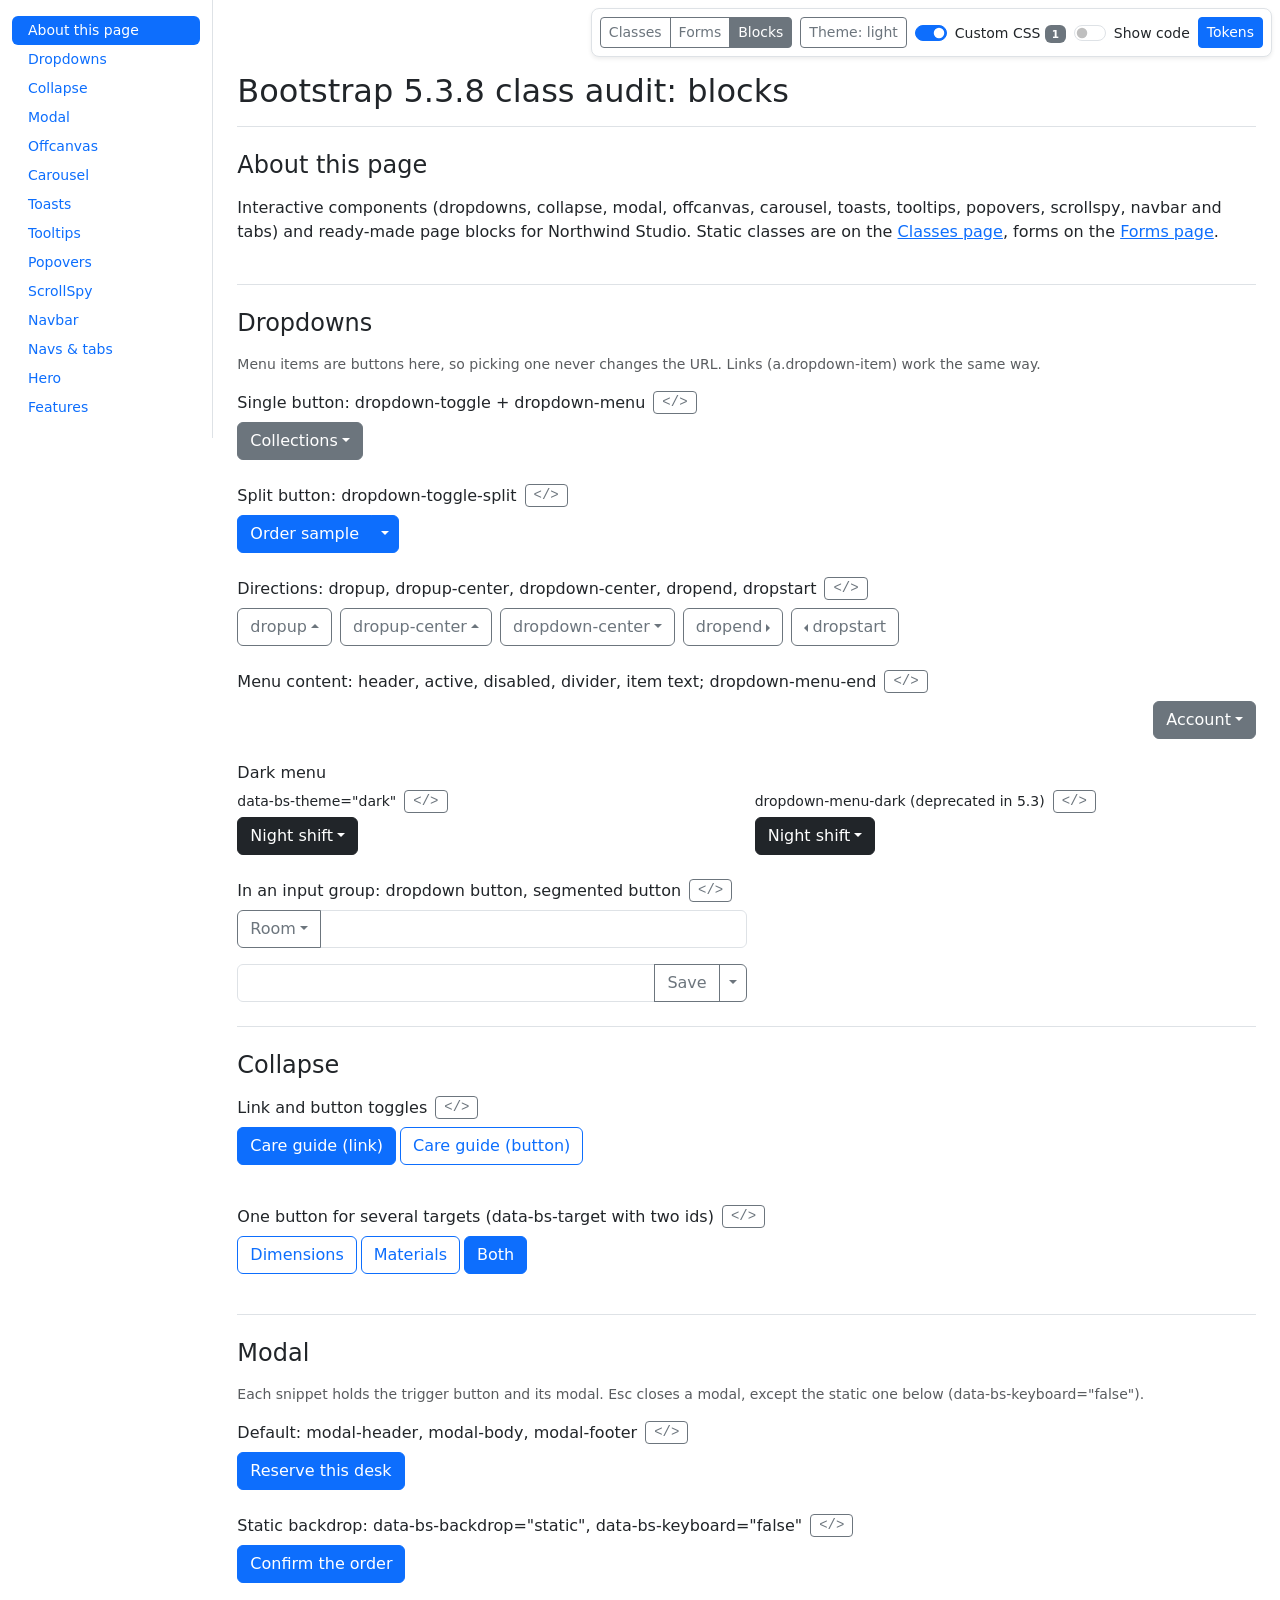
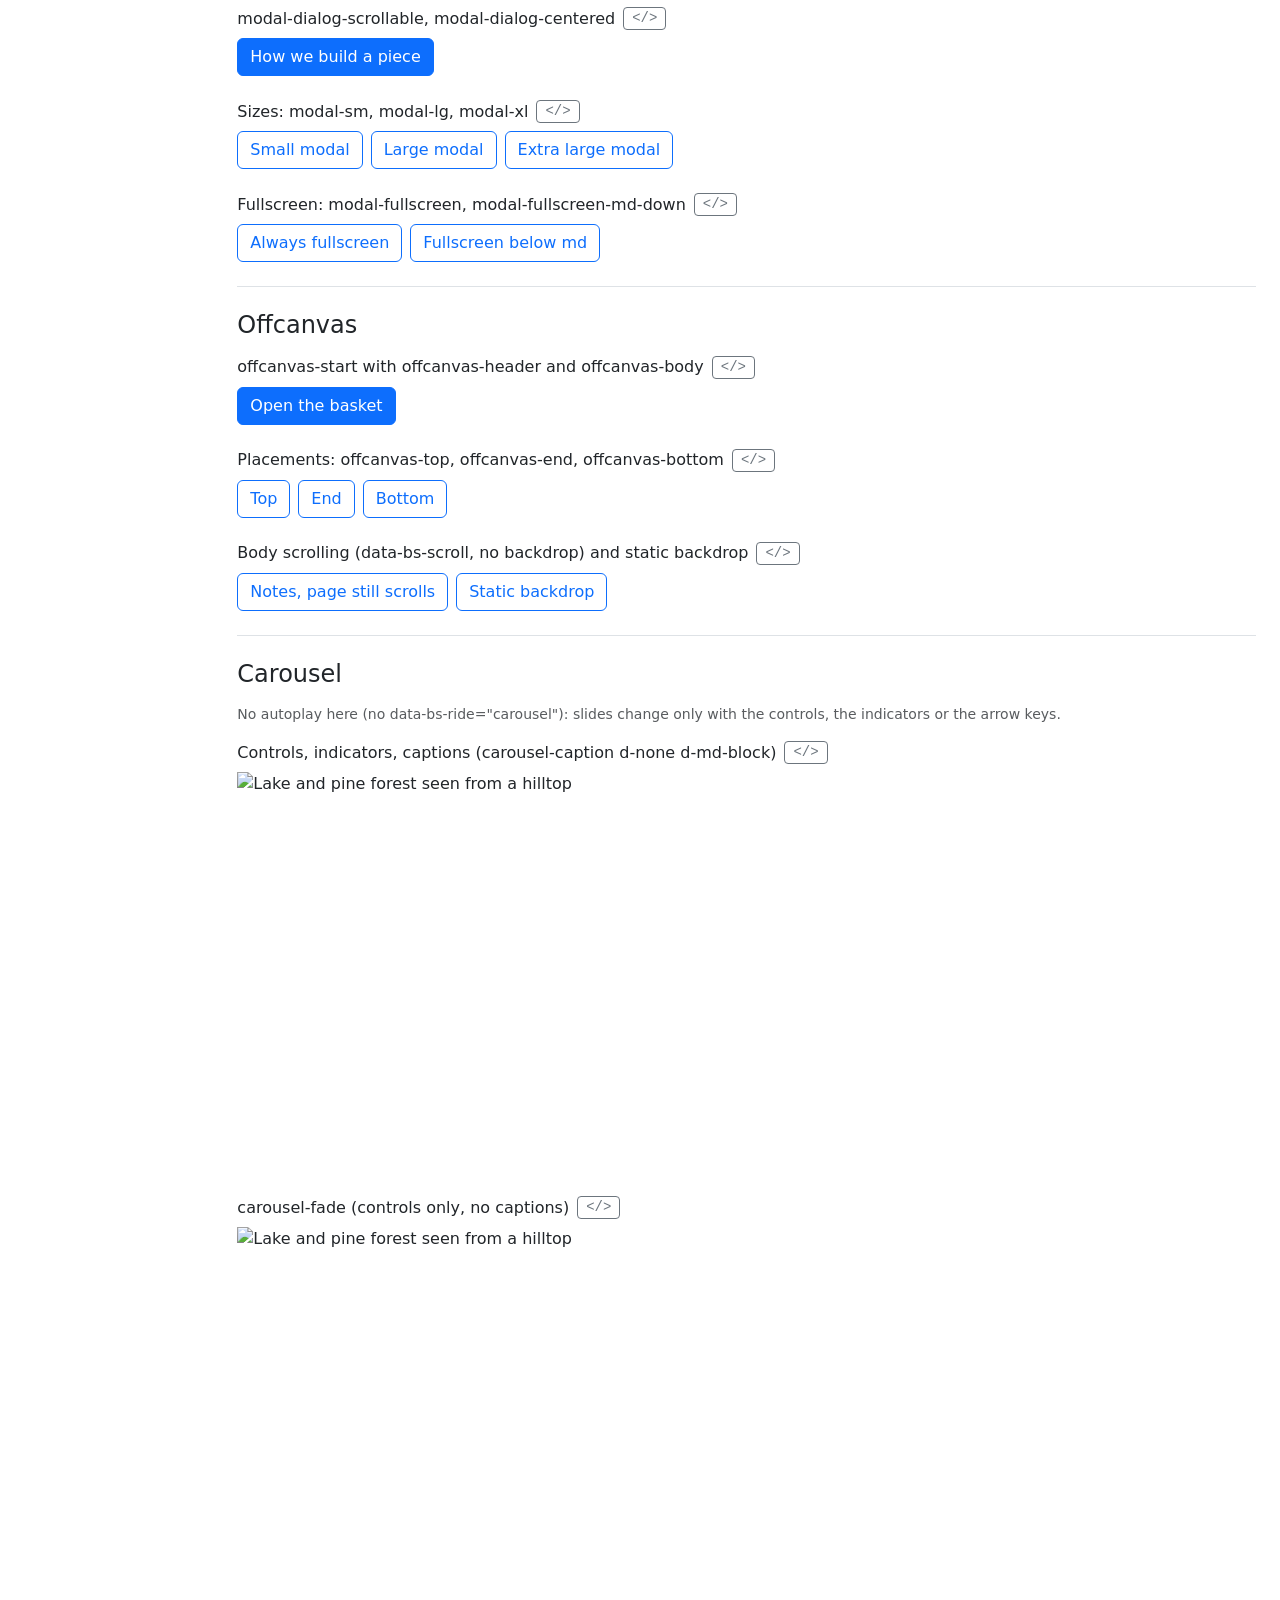
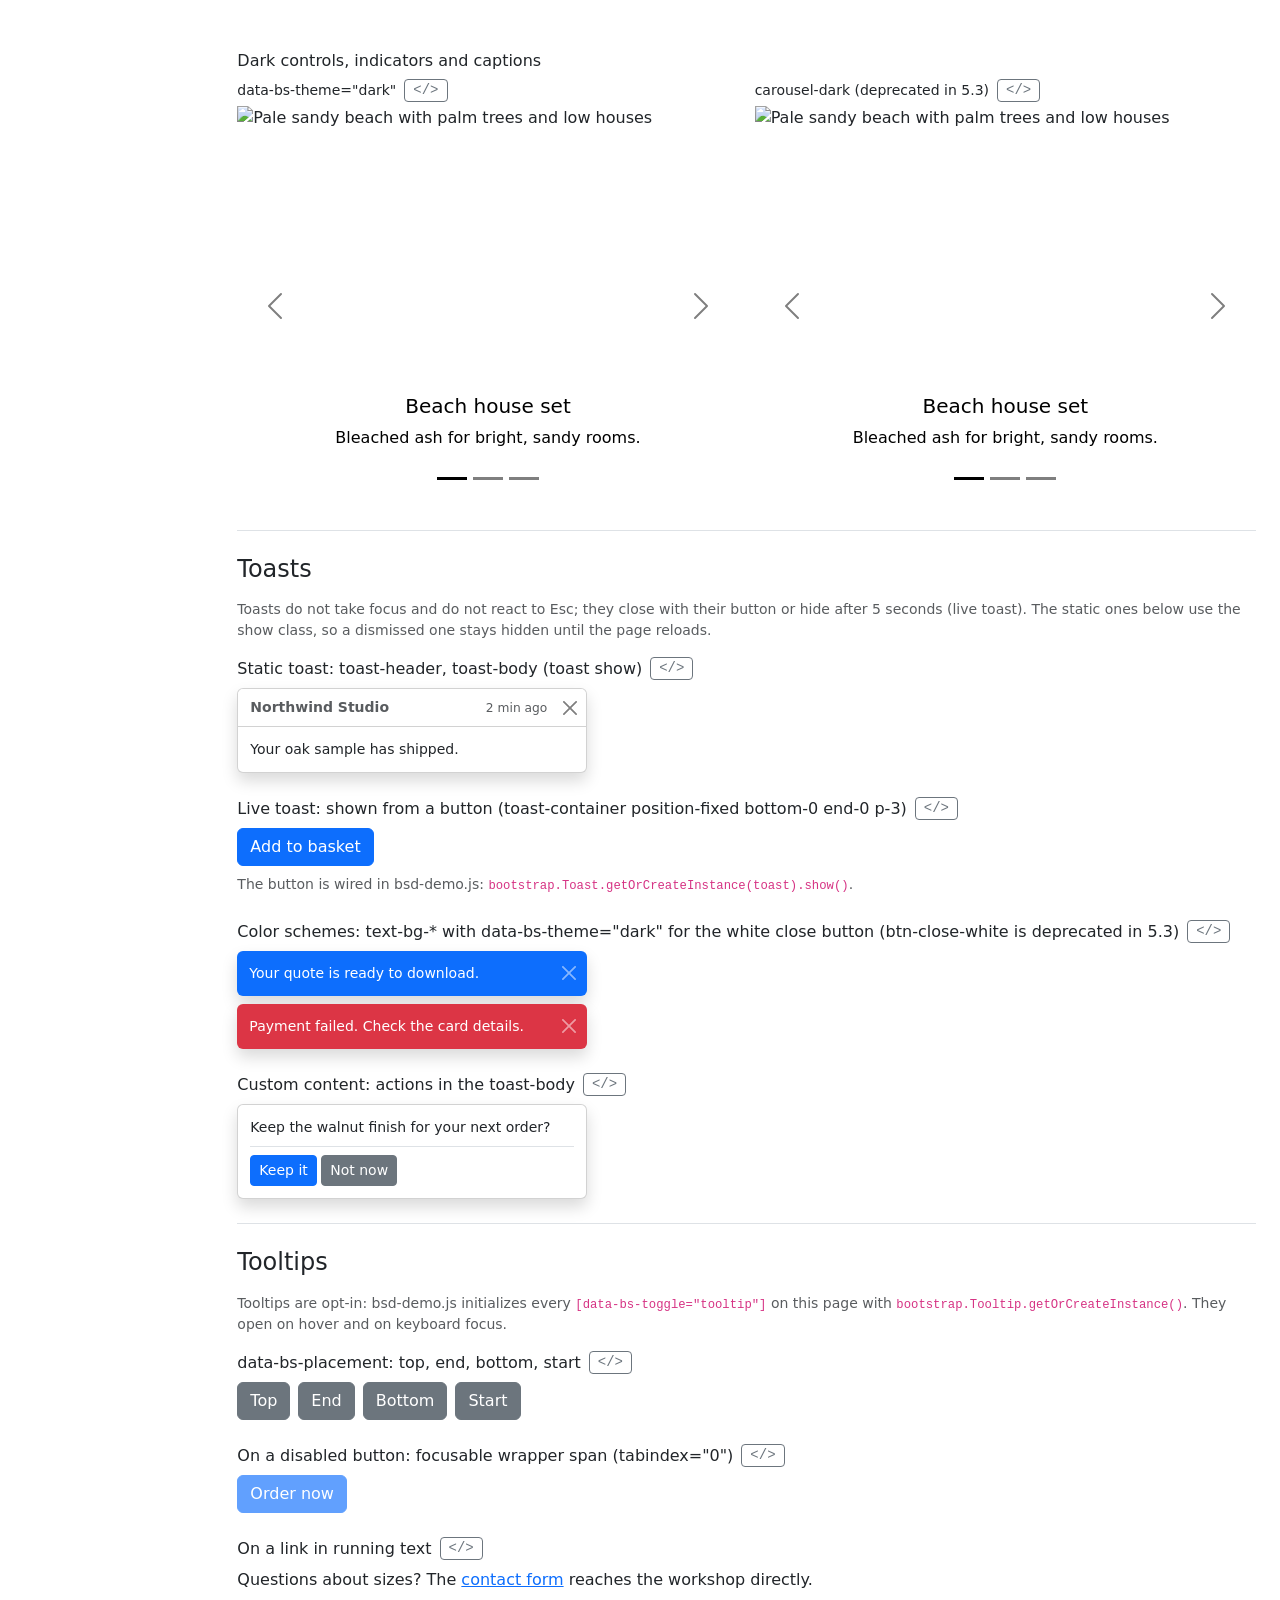
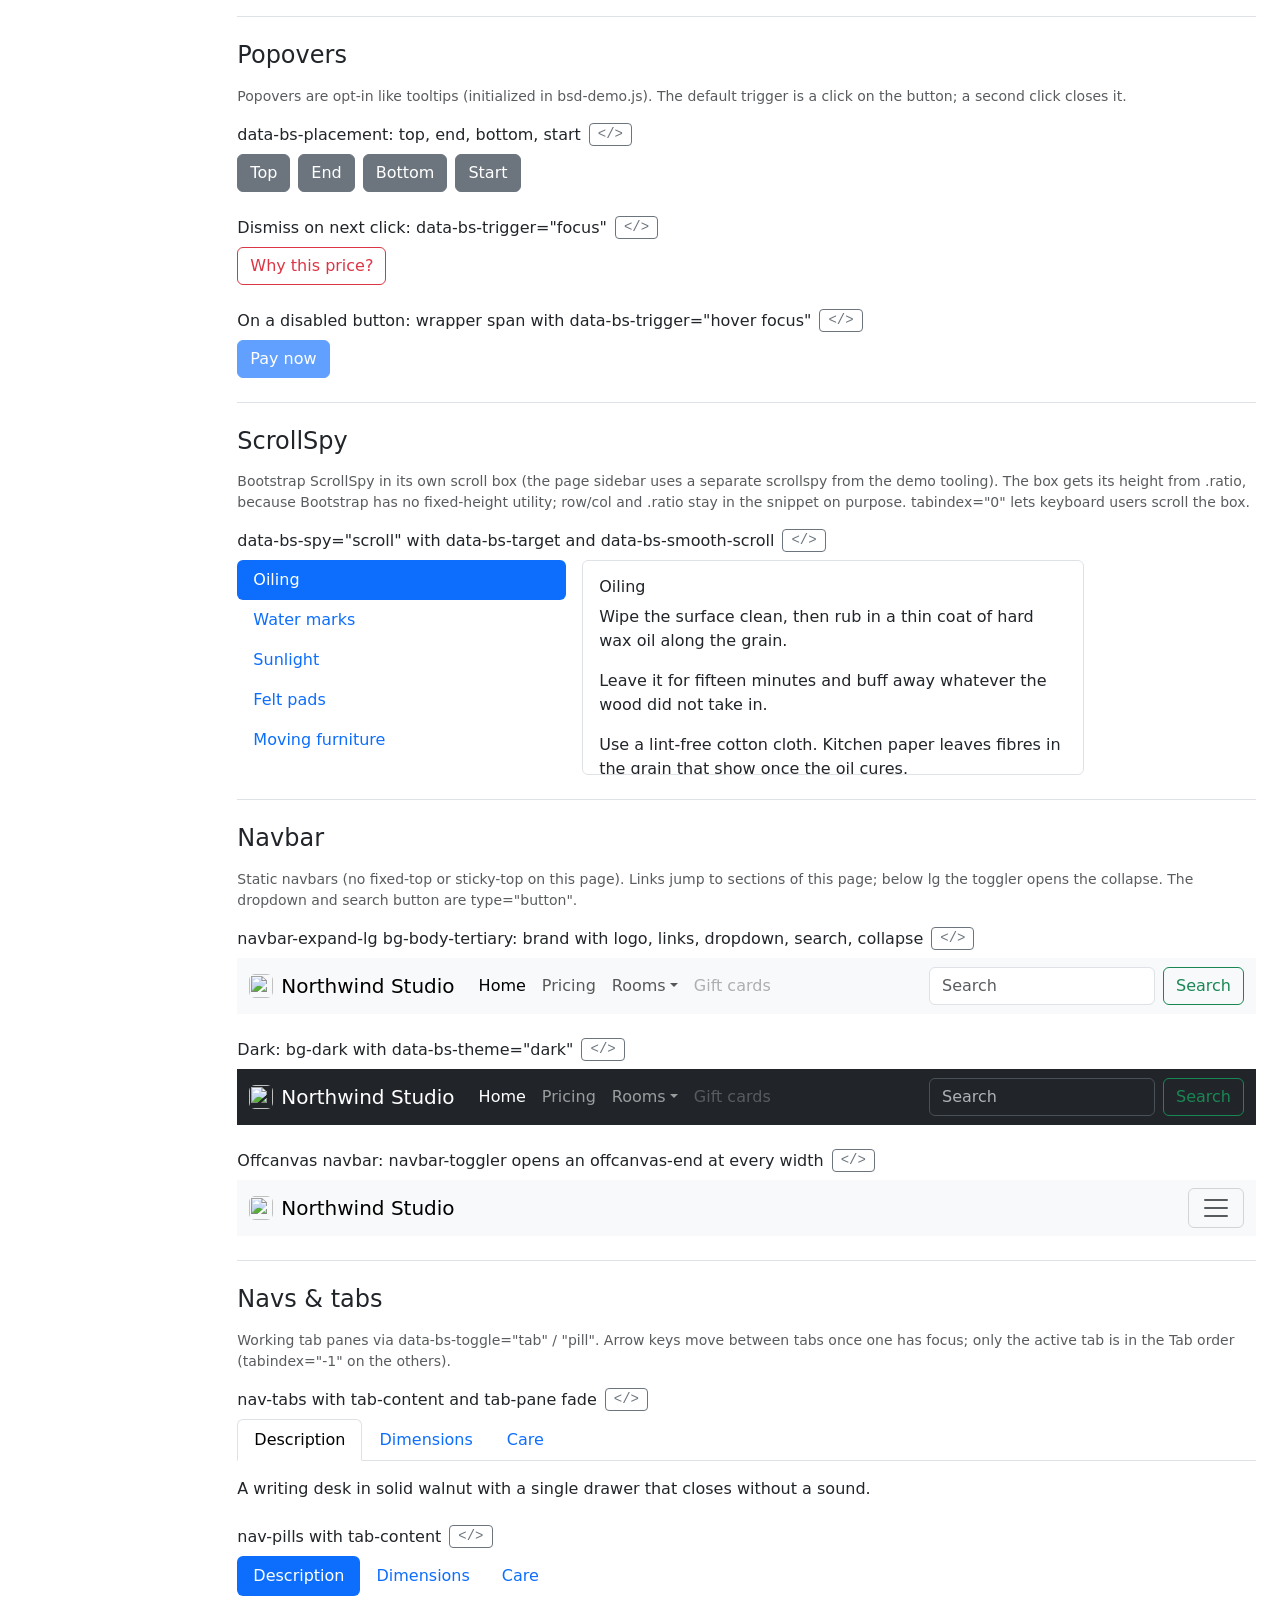
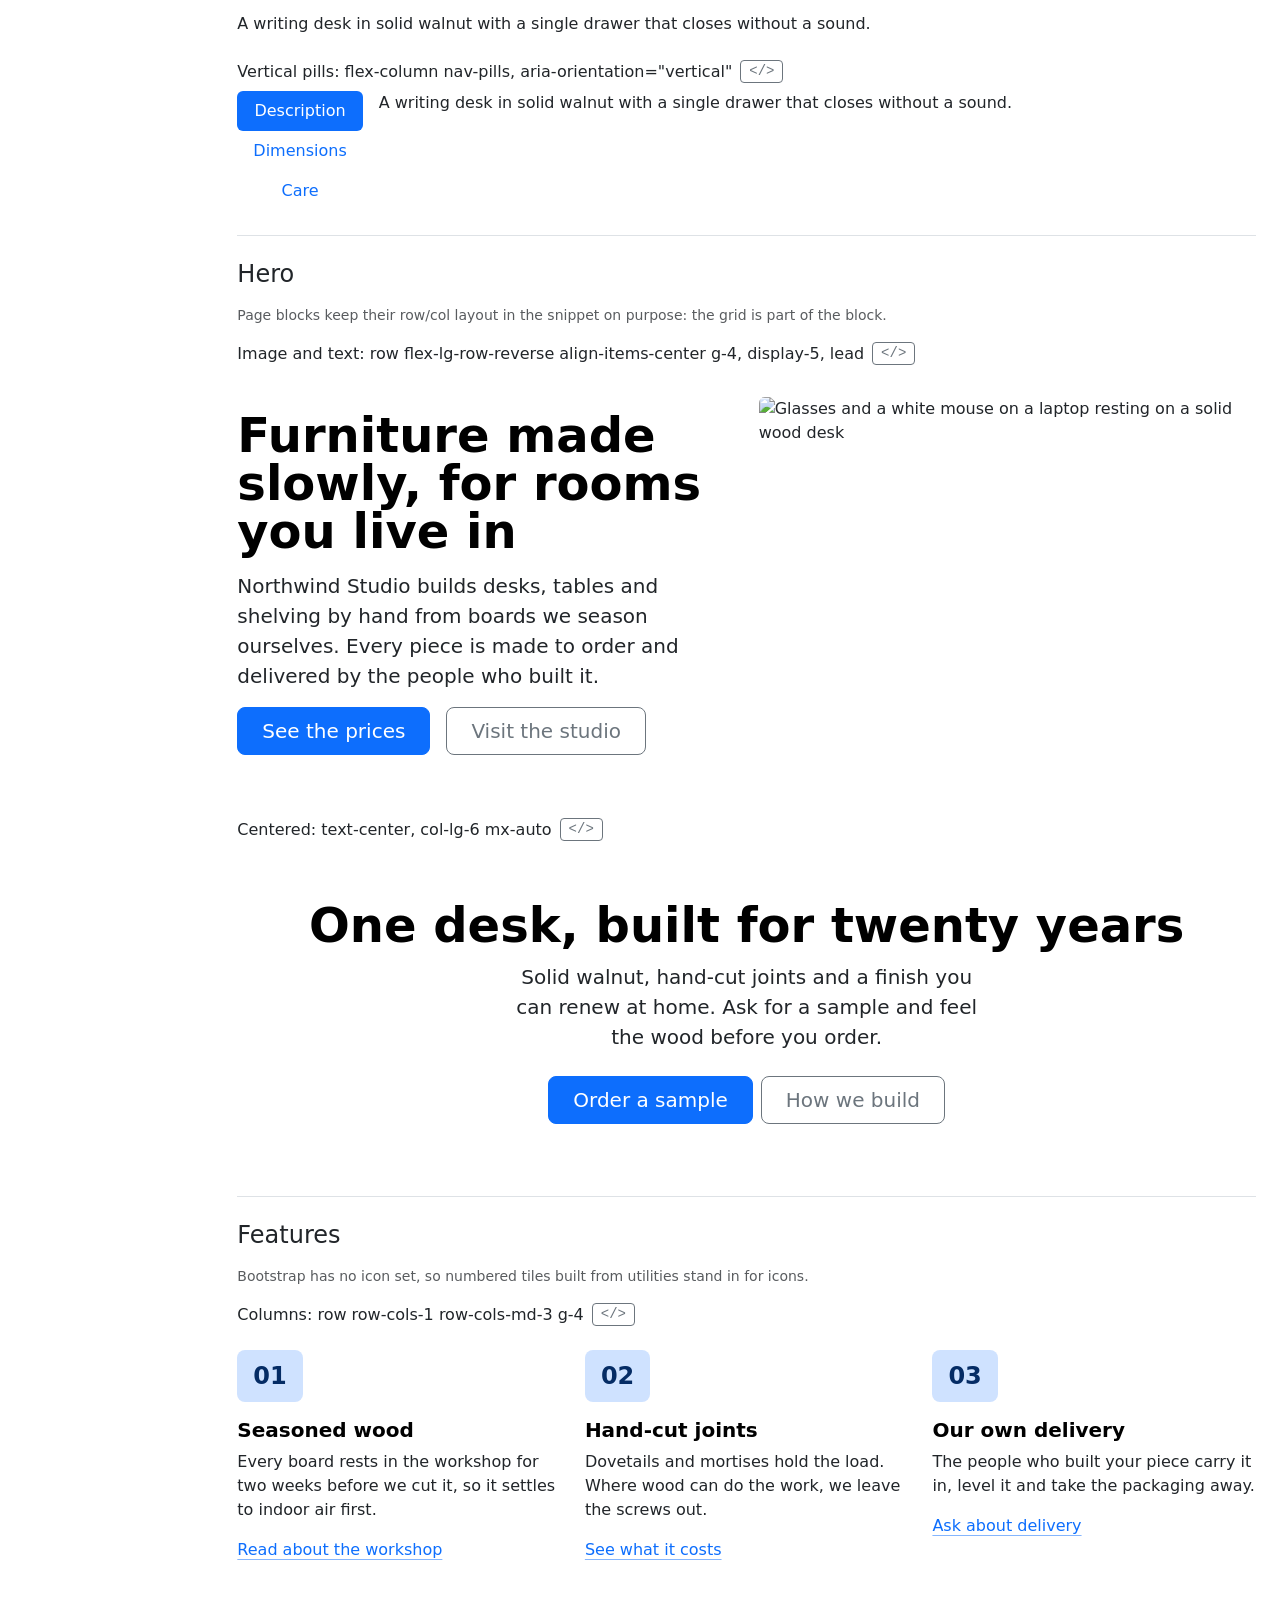
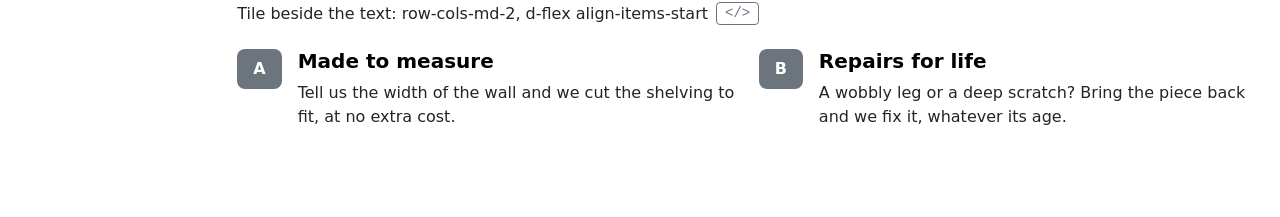
==== commit 035e27b4: "blocks: Features section Co-Authored-By: Claude Opus 5.5 <noreply@anthropic.com>" ====
--- a/blocks.html
+++ b/blocks.html
@@ -998,7 +998,7 @@
         <!-- ============================================================ -->
         <!-- Hero                                                         -->
         <!-- ============================================================ -->
-        <section id="bsd-hero" class="py-4">
+        <section id="bsd-hero" class="py-4 border-bottom">
           <h2 class="h4 mb-3">Hero</h2>
           <p class="small text-body-secondary">Page blocks keep their row/col layout in the snippet on purpose: the grid is part of the block.</p>
 
@@ -1034,6 +1034,58 @@
           </div>
         </section>
 
+        <!-- ============================================================ -->
+        <!-- Features                                                     -->
+        <!-- ============================================================ -->
+        <section id="bsd-features" class="py-4">
+          <h2 class="h4 mb-3">Features</h2>
+          <p class="small text-body-secondary">Bootstrap has no icon set, so numbered tiles built from utilities stand in for icons.</p>
+
+          <h3 class="h6 mt-3 mb-2">Columns: row row-cols-1 row-cols-md-3 g-4</h3>
+          <div data-demo>
+            <div class="row row-cols-1 row-cols-md-3 g-4 py-3">
+              <div class="col">
+                <div class="d-inline-flex align-items-center justify-content-center bg-primary-subtle text-primary-emphasis rounded-3 fs-4 fw-bold px-3 py-2 mb-3">01</div>
+                <h4 class="fs-5 fw-bold text-body-emphasis">Seasoned wood</h4>
+                <p>Every board rests in the workshop for two weeks before we cut it, so it settles to indoor air first.</p>
+                <a href="#bsd-hero" class="icon-link">Read about the workshop</a>
+              </div>
+              <div class="col">
+                <div class="d-inline-flex align-items-center justify-content-center bg-primary-subtle text-primary-emphasis rounded-3 fs-4 fw-bold px-3 py-2 mb-3">02</div>
+                <h4 class="fs-5 fw-bold text-body-emphasis">Hand-cut joints</h4>
+                <p>Dovetails and mortises hold the load. Where wood can do the work, we leave the screws out.</p>
+                <a href="#bsd-pricing" class="icon-link">See what it costs</a>
+              </div>
+              <div class="col">
+                <div class="d-inline-flex align-items-center justify-content-center bg-primary-subtle text-primary-emphasis rounded-3 fs-4 fw-bold px-3 py-2 mb-3">03</div>
+                <h4 class="fs-5 fw-bold text-body-emphasis">Our own delivery</h4>
+                <p>The people who built your piece carry it in, level it and take the packaging away.</p>
+                <a href="#bsd-contact" class="icon-link">Ask about delivery</a>
+              </div>
+            </div>
+          </div>
+
+          <h3 class="h6 mt-4 mb-2">Tile beside the text: row-cols-md-2, d-flex align-items-start</h3>
+          <div data-demo>
+            <div class="row row-cols-1 row-cols-md-2 g-4 py-3">
+              <div class="col d-flex align-items-start">
+                <div class="d-inline-flex align-items-center justify-content-center text-bg-secondary rounded-3 fw-bold px-3 py-2 me-3 flex-shrink-0">A</div>
+                <div>
+                  <h4 class="fs-5 fw-bold text-body-emphasis">Made to measure</h4>
+                  <p class="mb-0">Tell us the width of the wall and we cut the shelving to fit, at no extra cost.</p>
+                </div>
+              </div>
+              <div class="col d-flex align-items-start">
+                <div class="d-inline-flex align-items-center justify-content-center text-bg-secondary rounded-3 fw-bold px-3 py-2 me-3 flex-shrink-0">B</div>
+                <div>
+                  <h4 class="fs-5 fw-bold text-body-emphasis">Repairs for life</h4>
+                  <p class="mb-0">A wobbly leg or a deep scratch? Bring the piece back and we fix it, whatever its age.</p>
+                </div>
+              </div>
+            </div>
+          </div>
+        </section>
+
         <!-- bsd:continue -->
 
       </div>
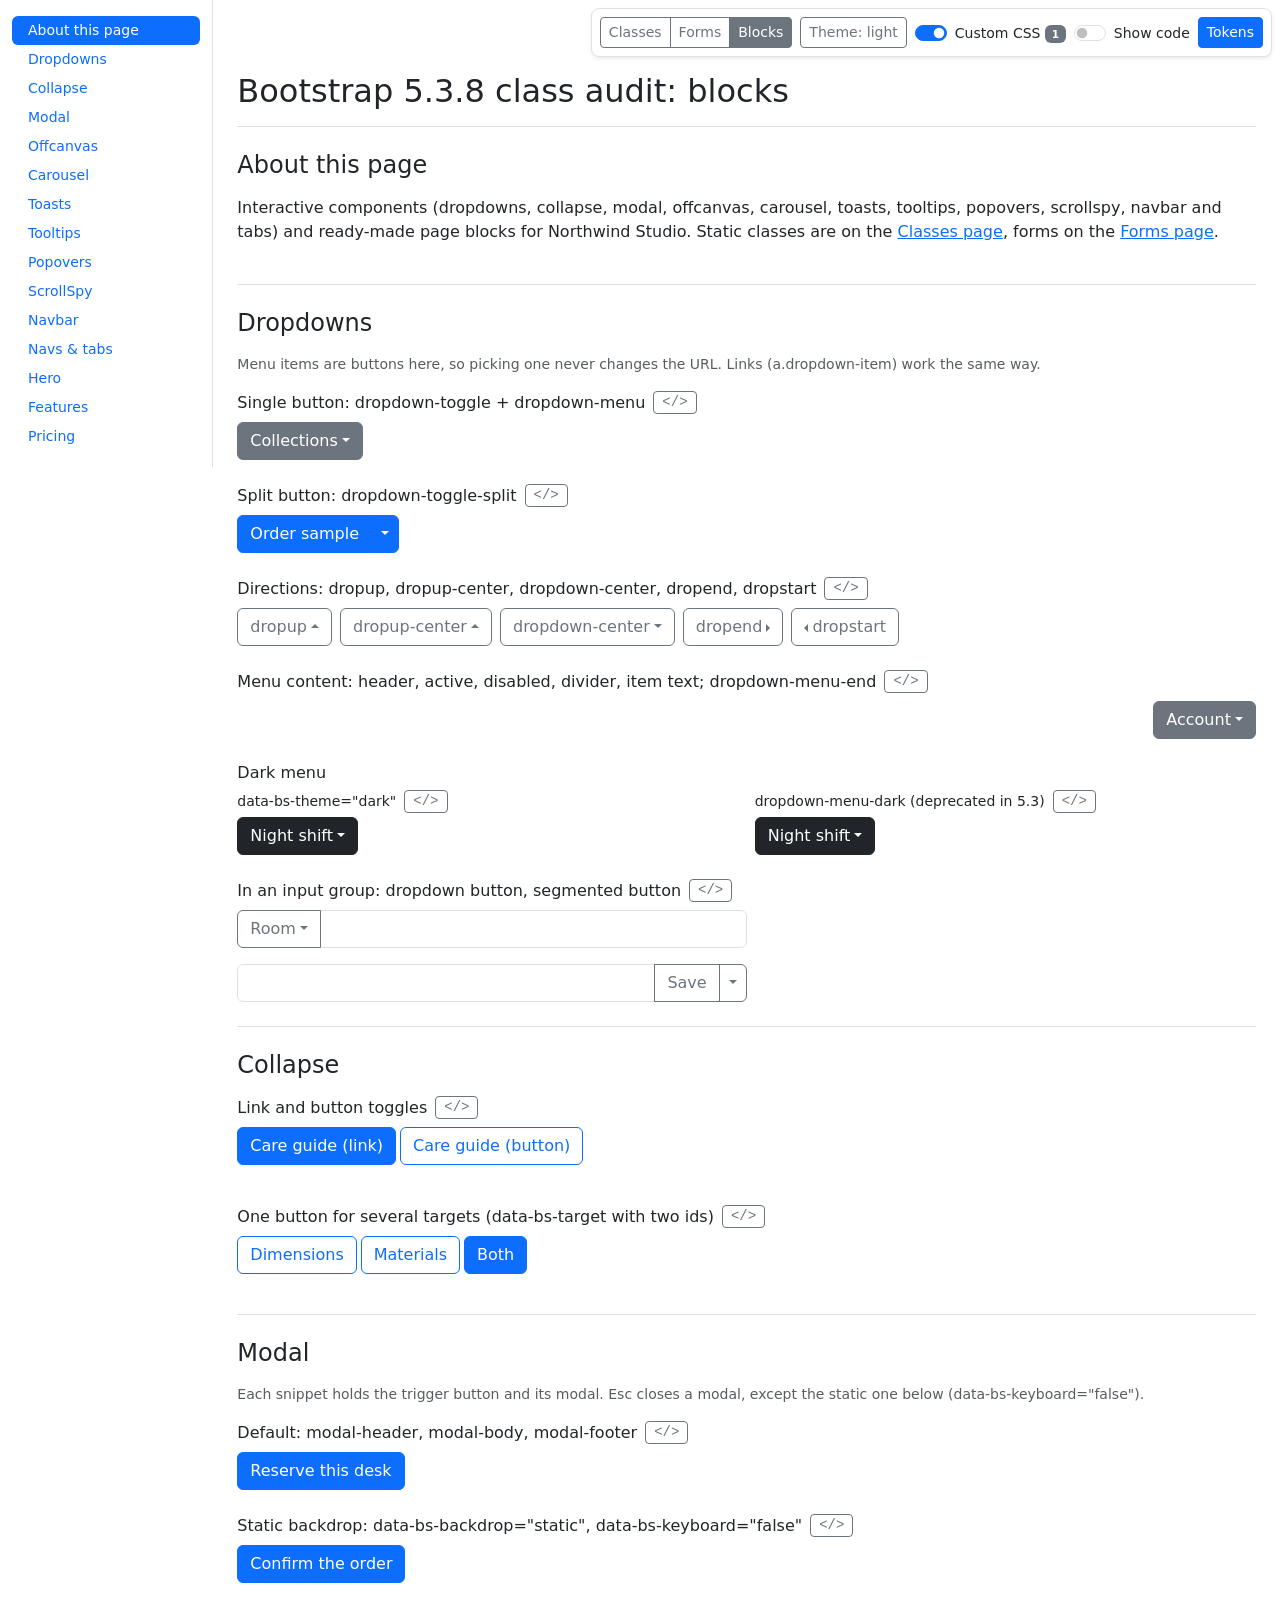
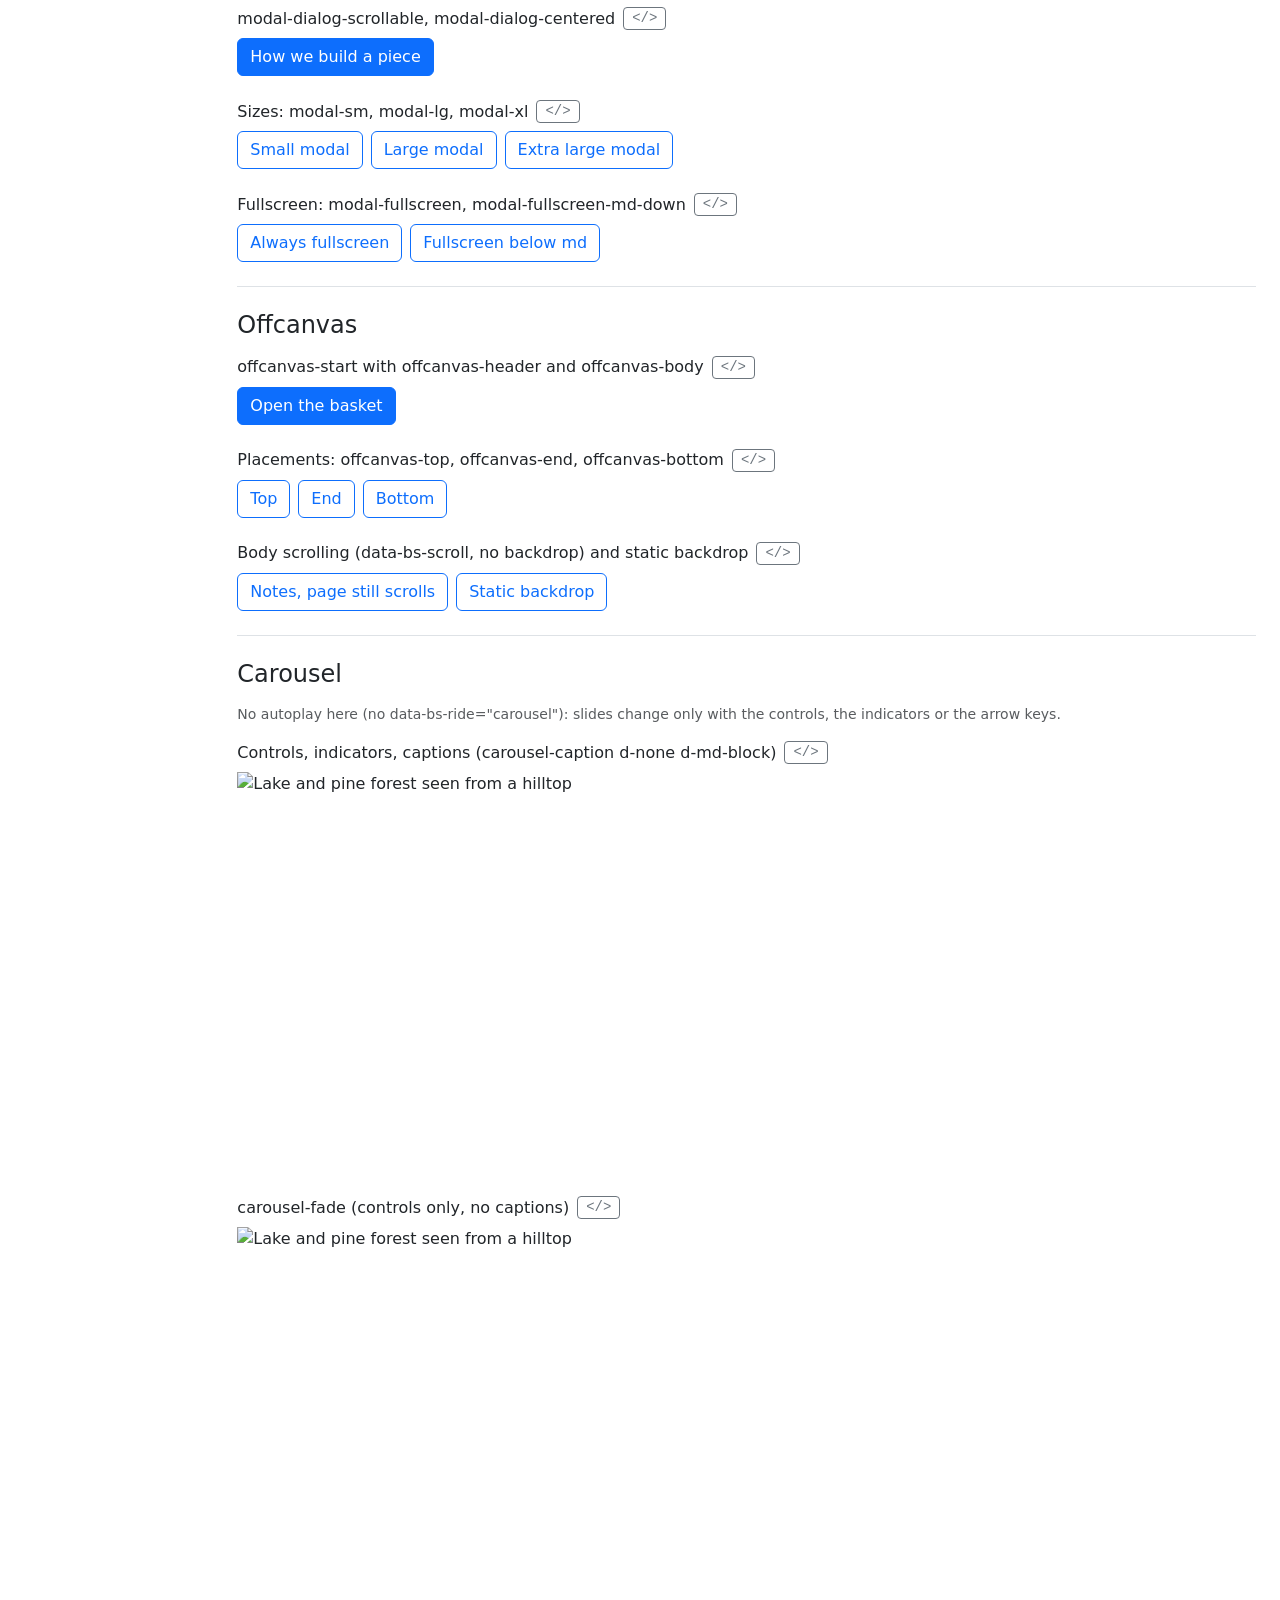
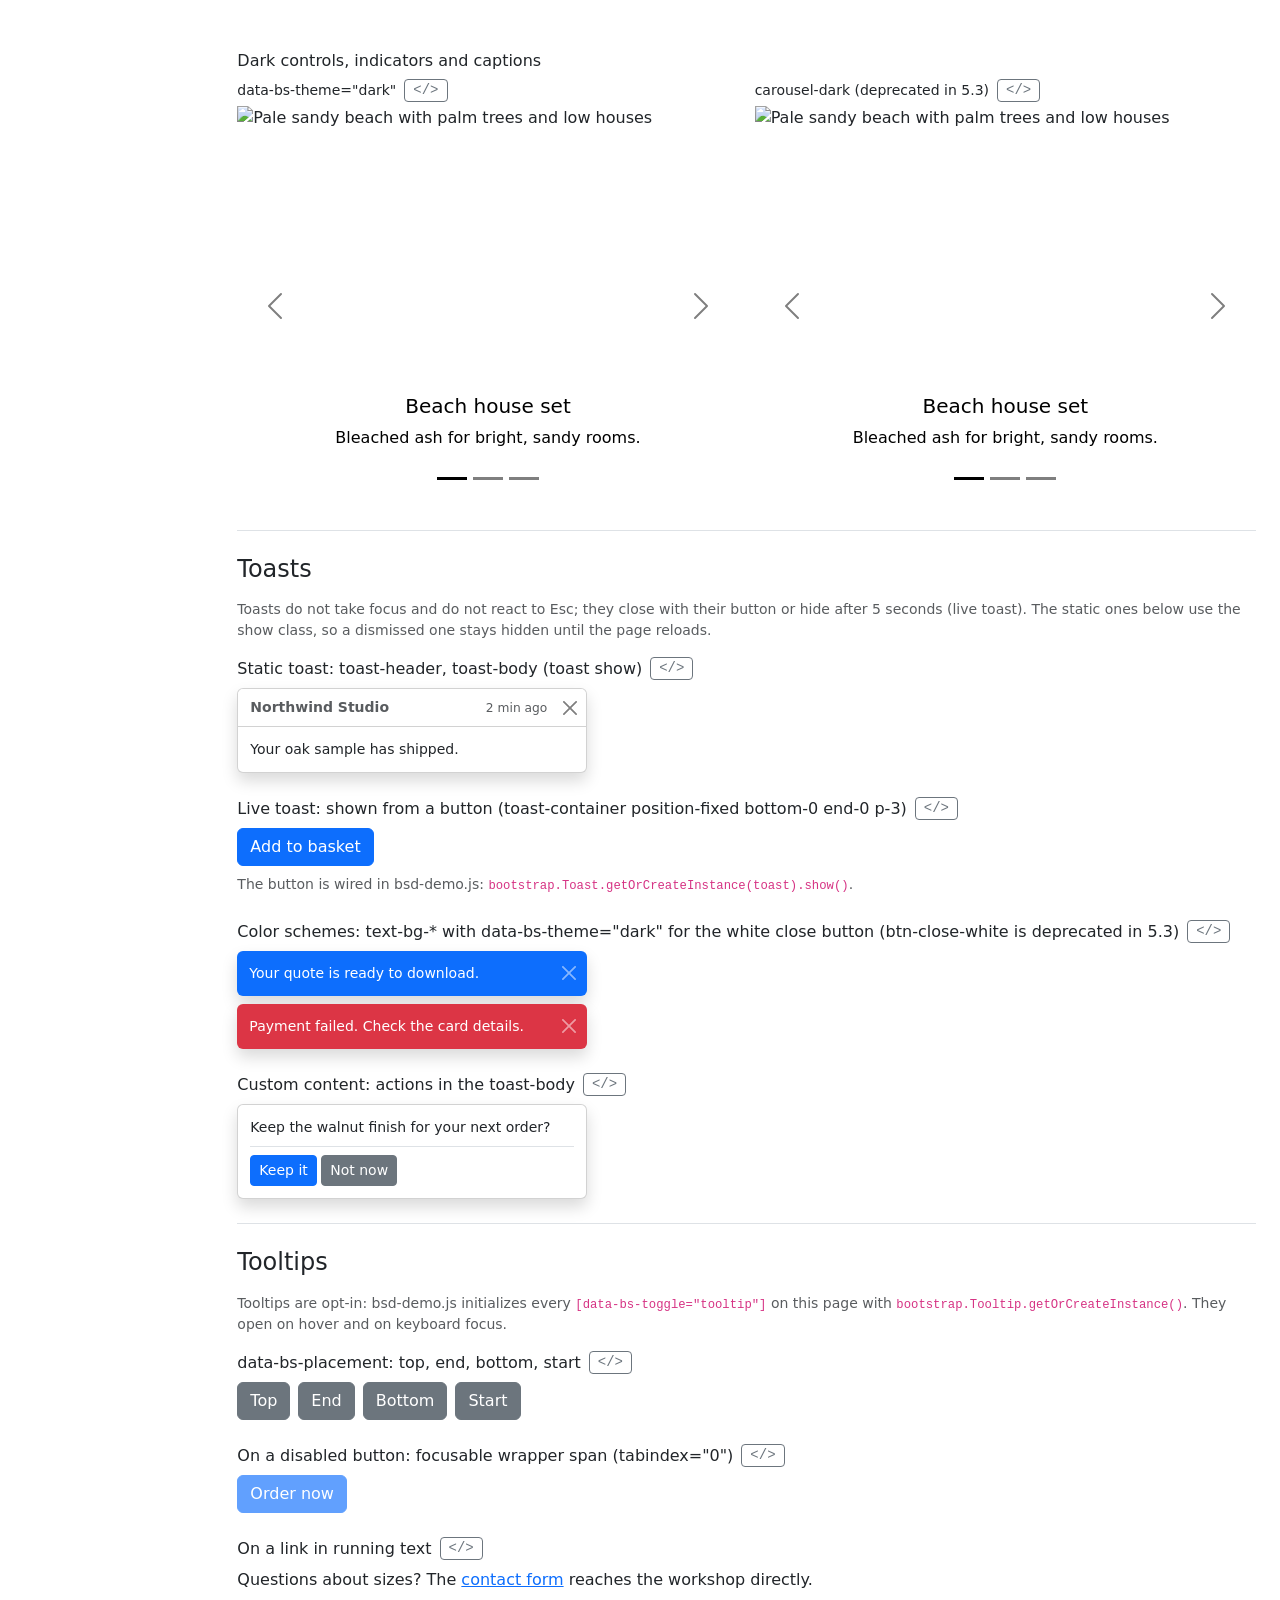
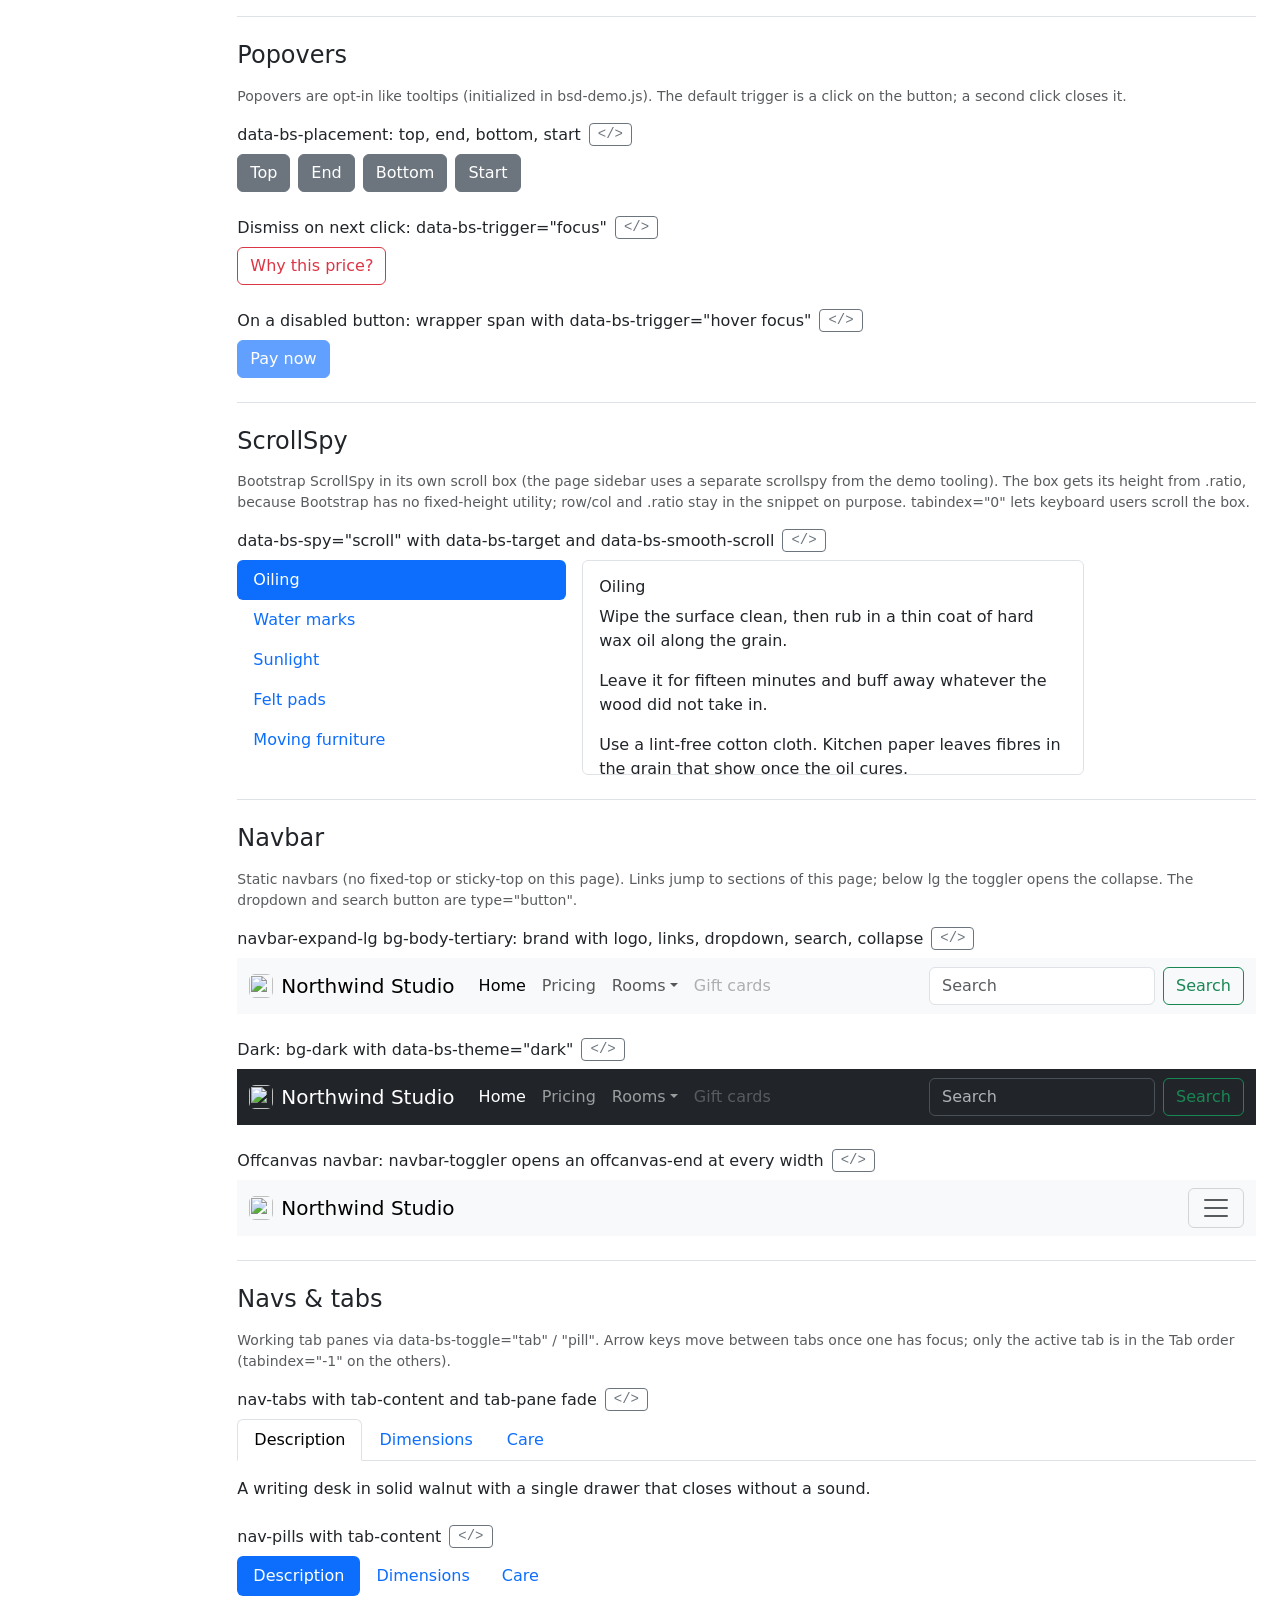
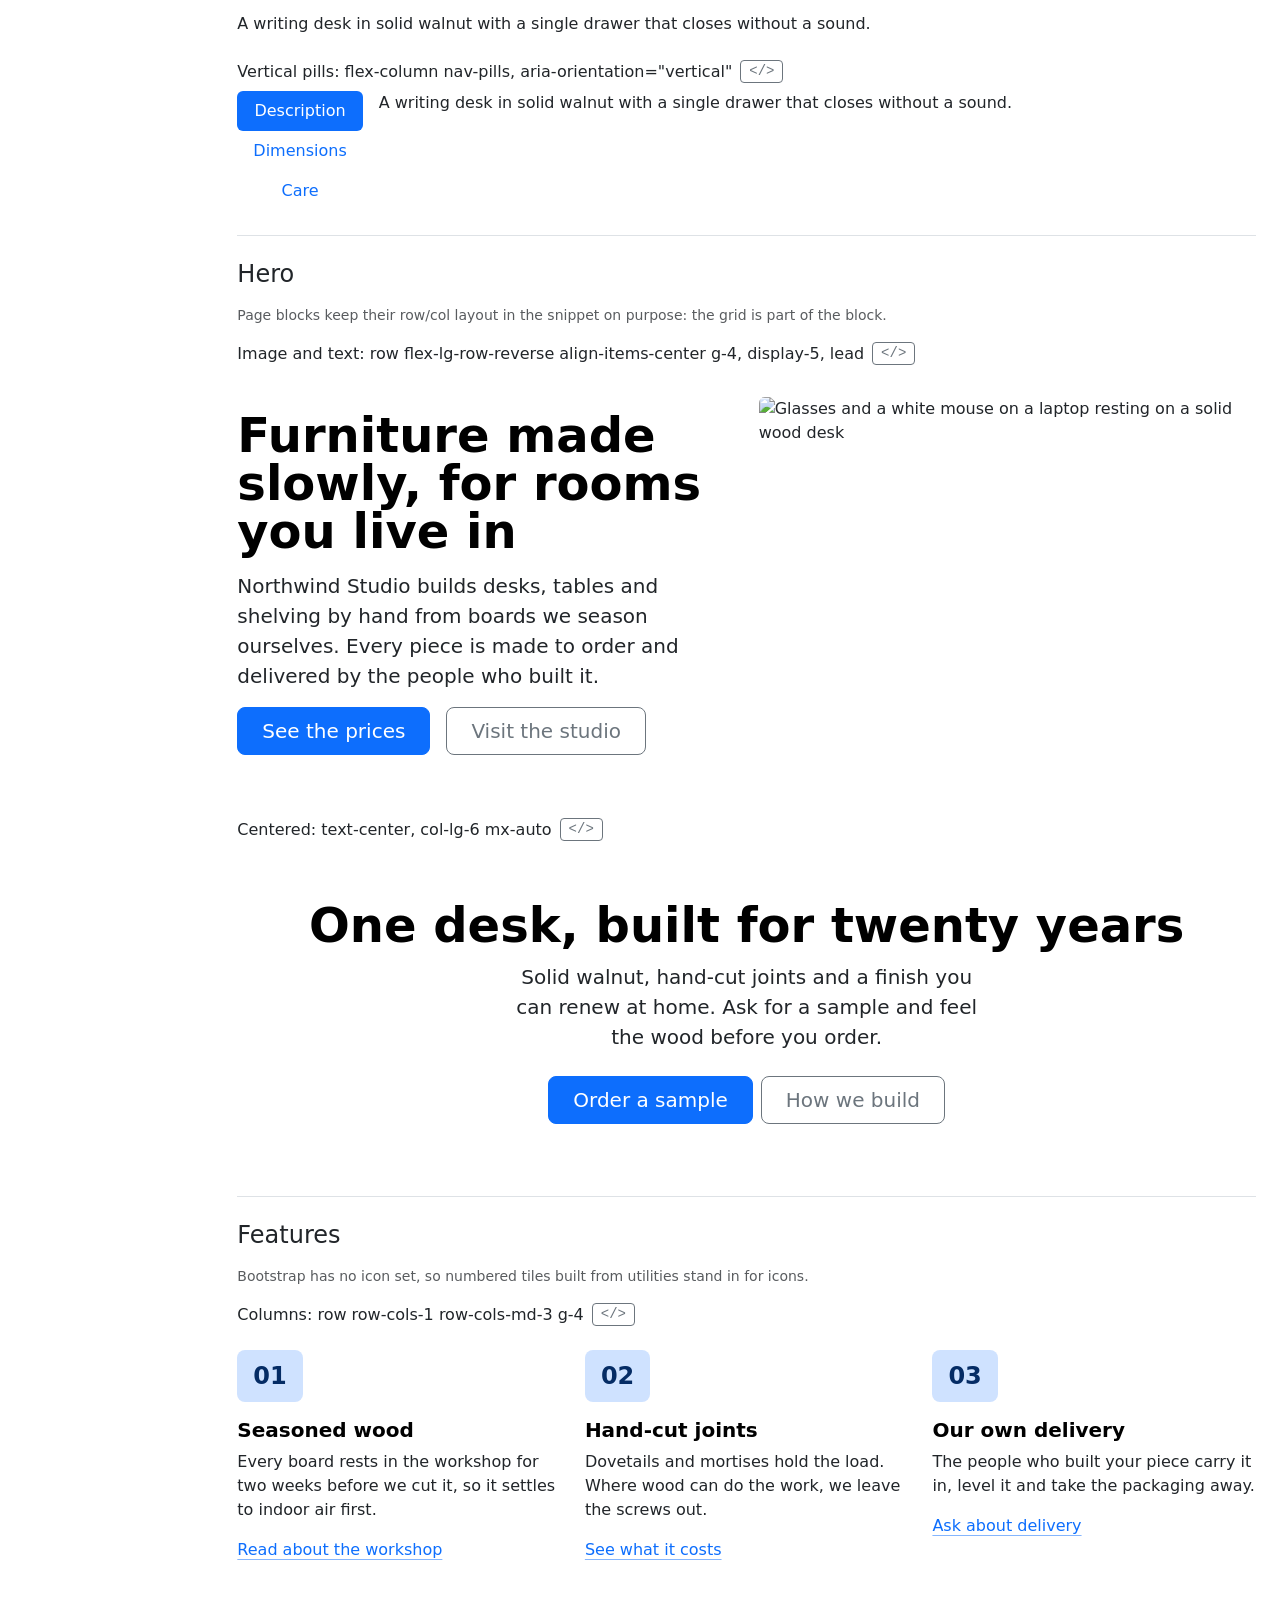
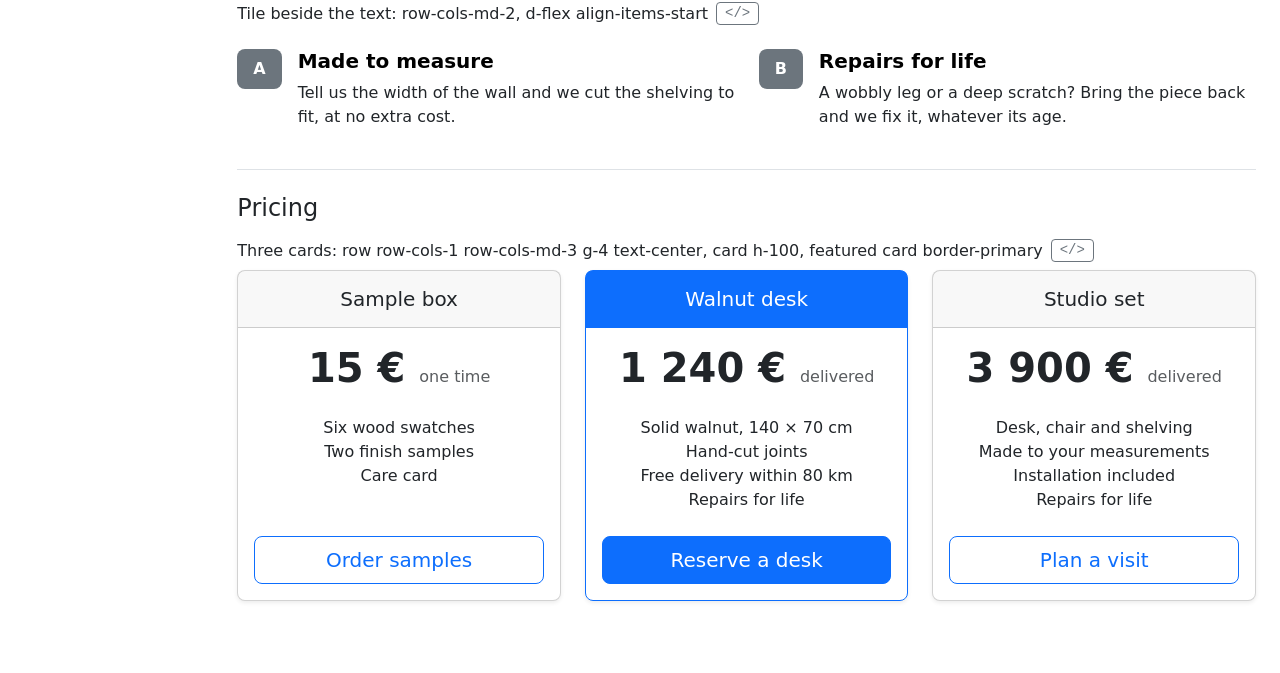
==== commit 1885ec9d: "blocks: Pricing section Co-Authored-By: Claude Opus 5.5 <noreply@anthropic.com>" ====
--- a/blocks.html
+++ b/blocks.html
@@ -1037,7 +1037,7 @@
         <!-- ============================================================ -->
         <!-- Features                                                     -->
         <!-- ============================================================ -->
-        <section id="bsd-features" class="py-4">
+        <section id="bsd-features" class="py-4 border-bottom">
           <h2 class="h4 mb-3">Features</h2>
           <p class="small text-body-secondary">Bootstrap has no icon set, so numbered tiles built from utilities stand in for icons.</p>
 
@@ -1086,6 +1086,69 @@
           </div>
         </section>
 
+        <!-- ============================================================ -->
+        <!-- Pricing                                                      -->
+        <!-- ============================================================ -->
+        <section id="bsd-pricing" class="py-4">
+          <h2 class="h4 mb-3">Pricing</h2>
+
+          <h3 class="h6 mt-3 mb-2">Three cards: row row-cols-1 row-cols-md-3 g-4 text-center, card h-100, featured card border-primary</h3>
+          <div data-demo>
+            <div class="row row-cols-1 row-cols-md-3 g-4 text-center">
+              <div class="col">
+                <div class="card h-100 rounded-3 shadow-sm">
+                  <div class="card-header py-3">
+                    <h4 class="my-0 fw-normal fs-5">Sample box</h4>
+                  </div>
+                  <div class="card-body d-flex flex-column">
+                    <p class="card-title display-6 fw-bold">15 € <small class="text-body-secondary fw-light fs-6">one time</small></p>
+                    <ul class="list-unstyled mt-3 mb-4">
+                      <li>Six wood swatches</li>
+                      <li>Two finish samples</li>
+                      <li>Care card</li>
+                    </ul>
+                    <button type="button" class="w-100 btn btn-lg btn-outline-primary mt-auto">Order samples</button>
+                  </div>
+                </div>
+              </div>
+              <div class="col">
+                <div class="card h-100 rounded-3 shadow-sm border-primary">
+                  <div class="card-header py-3 text-bg-primary border-primary">
+                    <h4 class="my-0 fw-normal fs-5">Walnut desk</h4>
+                  </div>
+                  <div class="card-body d-flex flex-column">
+                    <p class="card-title display-6 fw-bold">1 240 € <small class="text-body-secondary fw-light fs-6">delivered</small></p>
+                    <ul class="list-unstyled mt-3 mb-4">
+                      <li>Solid walnut, 140 × 70 cm</li>
+                      <li>Hand-cut joints</li>
+                      <li>Free delivery within 80 km</li>
+                      <li>Repairs for life</li>
+                    </ul>
+                    <button type="button" class="w-100 btn btn-lg btn-primary mt-auto">Reserve a desk</button>
+                  </div>
+                </div>
+              </div>
+              <div class="col">
+                <div class="card h-100 rounded-3 shadow-sm">
+                  <div class="card-header py-3">
+                    <h4 class="my-0 fw-normal fs-5">Studio set</h4>
+                  </div>
+                  <div class="card-body d-flex flex-column">
+                    <p class="card-title display-6 fw-bold">3 900 € <small class="text-body-secondary fw-light fs-6">delivered</small></p>
+                    <ul class="list-unstyled mt-3 mb-4">
+                      <li>Desk, chair and shelving</li>
+                      <li>Made to your measurements</li>
+                      <li>Installation included</li>
+                      <li>Repairs for life</li>
+                    </ul>
+                    <button type="button" class="w-100 btn btn-lg btn-outline-primary mt-auto">Plan a visit</button>
+                  </div>
+                </div>
+              </div>
+            </div>
+          </div>
+        </section>
+
         <!-- bsd:continue -->
 
       </div>
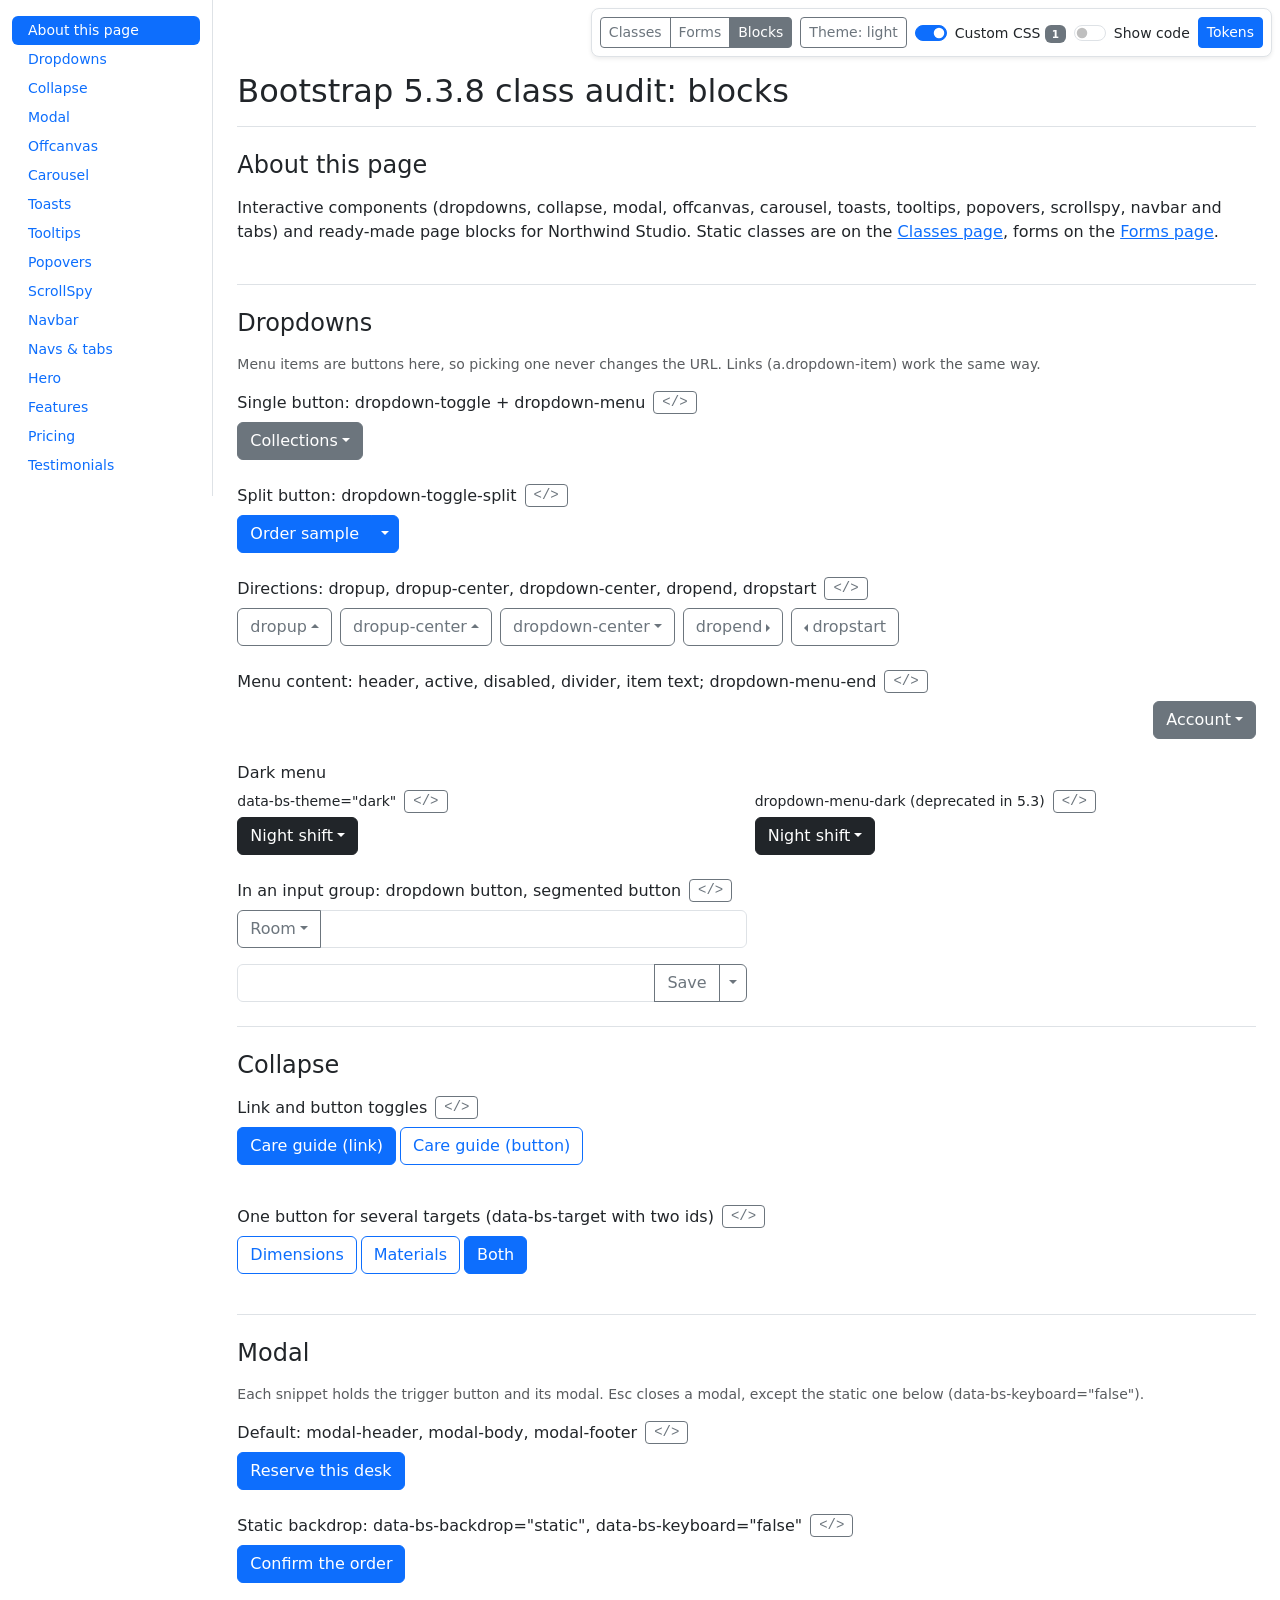
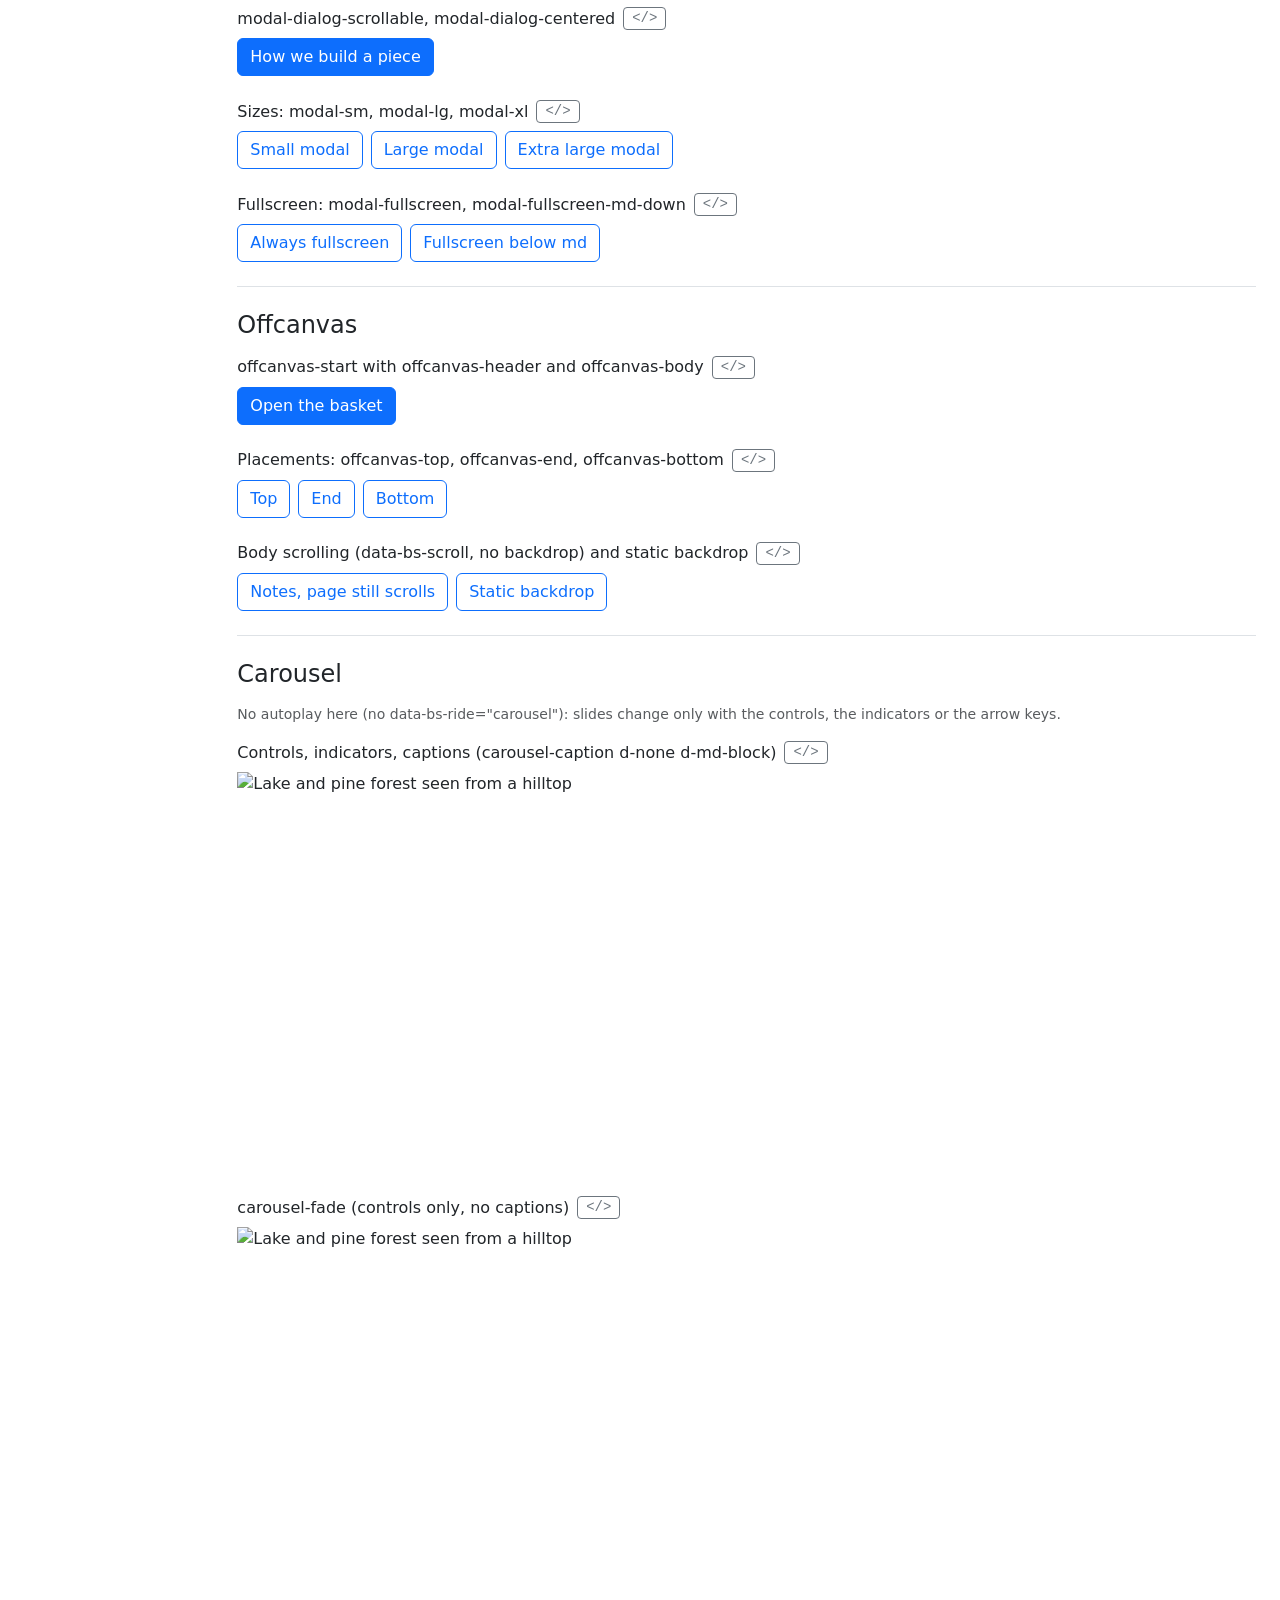
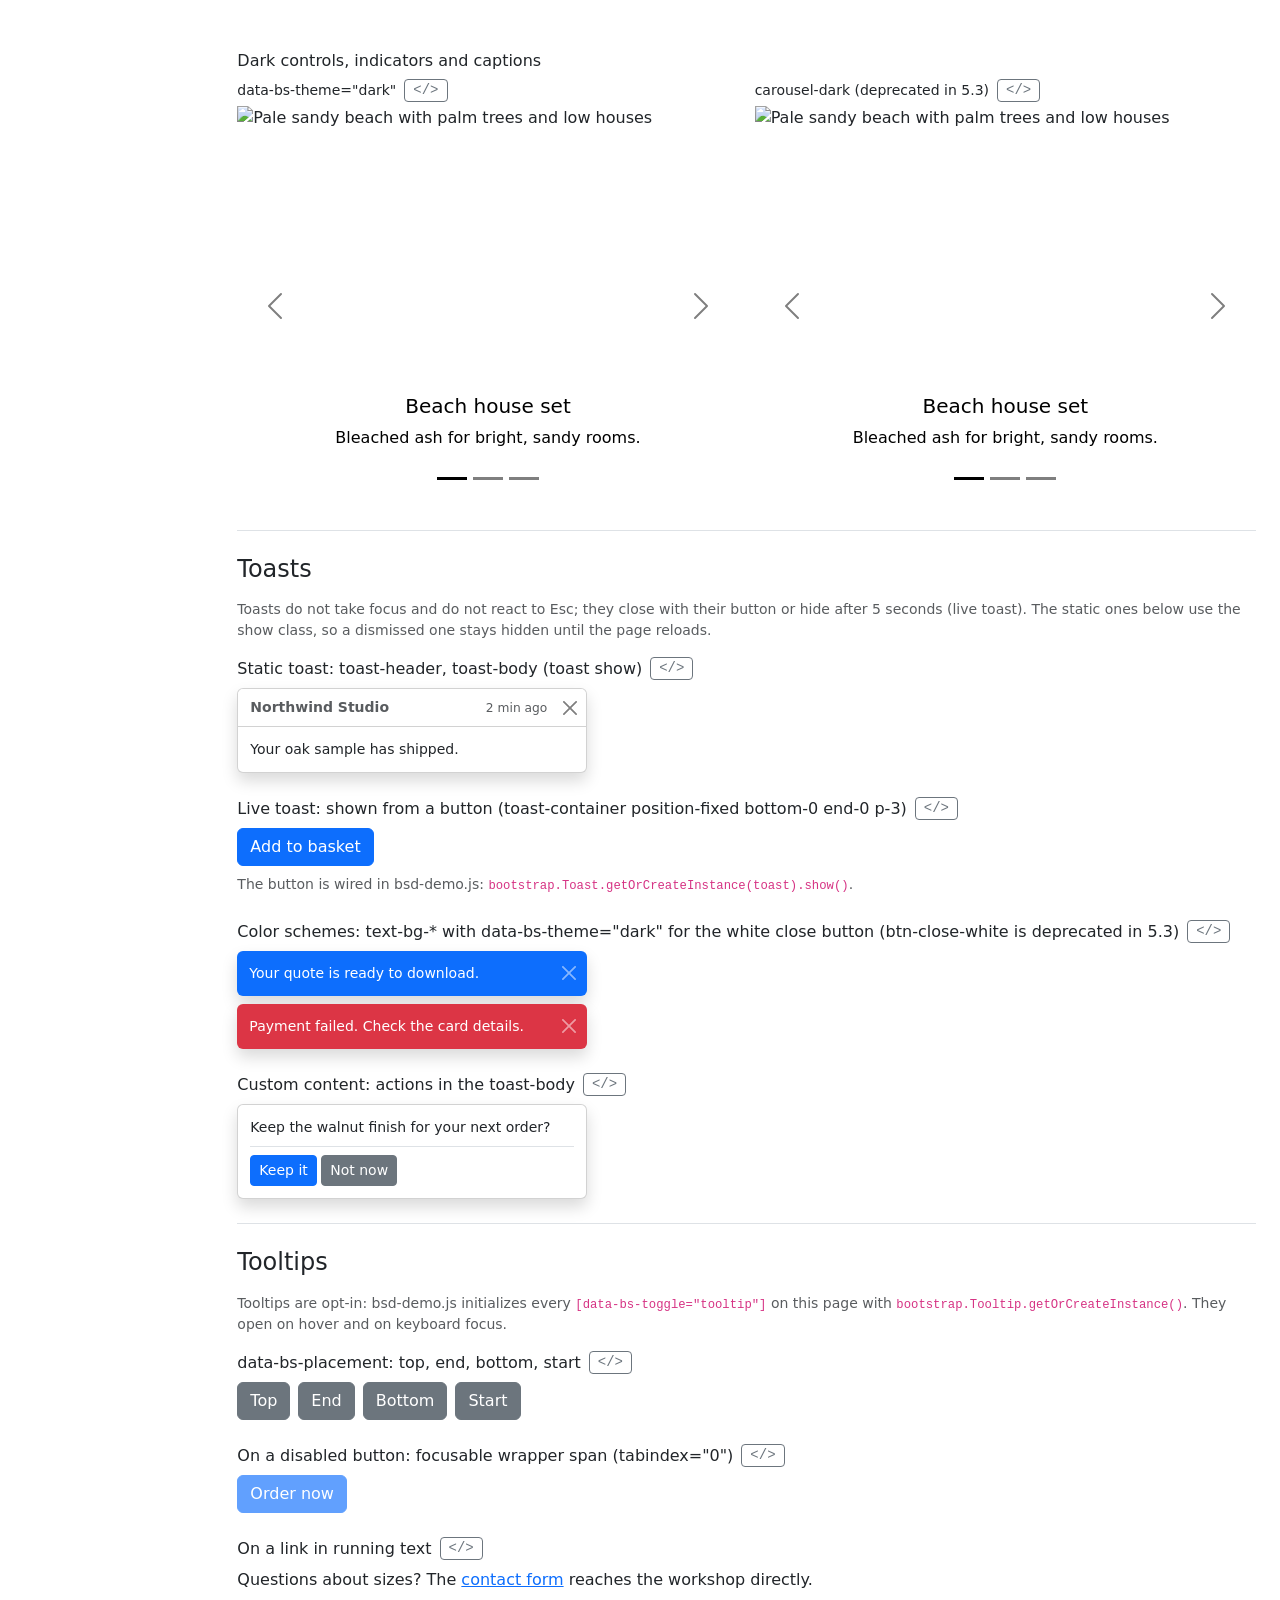
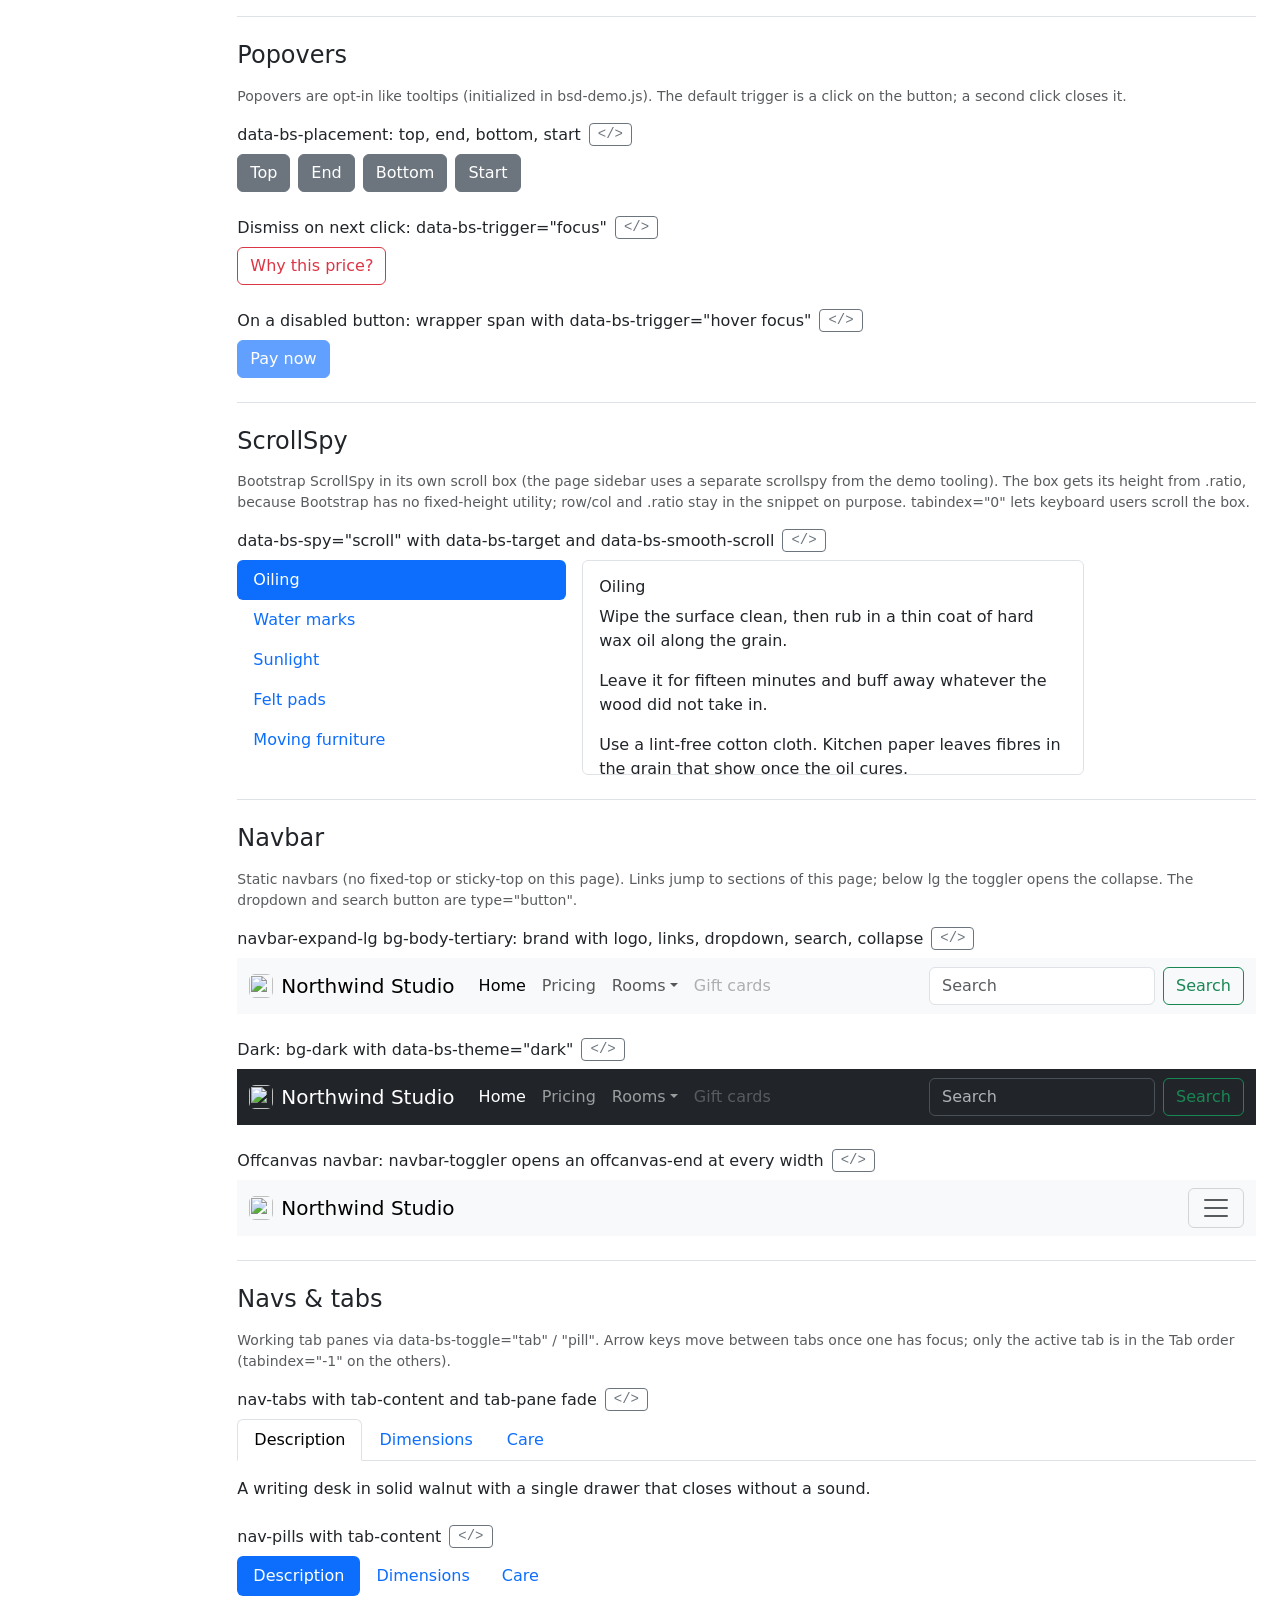
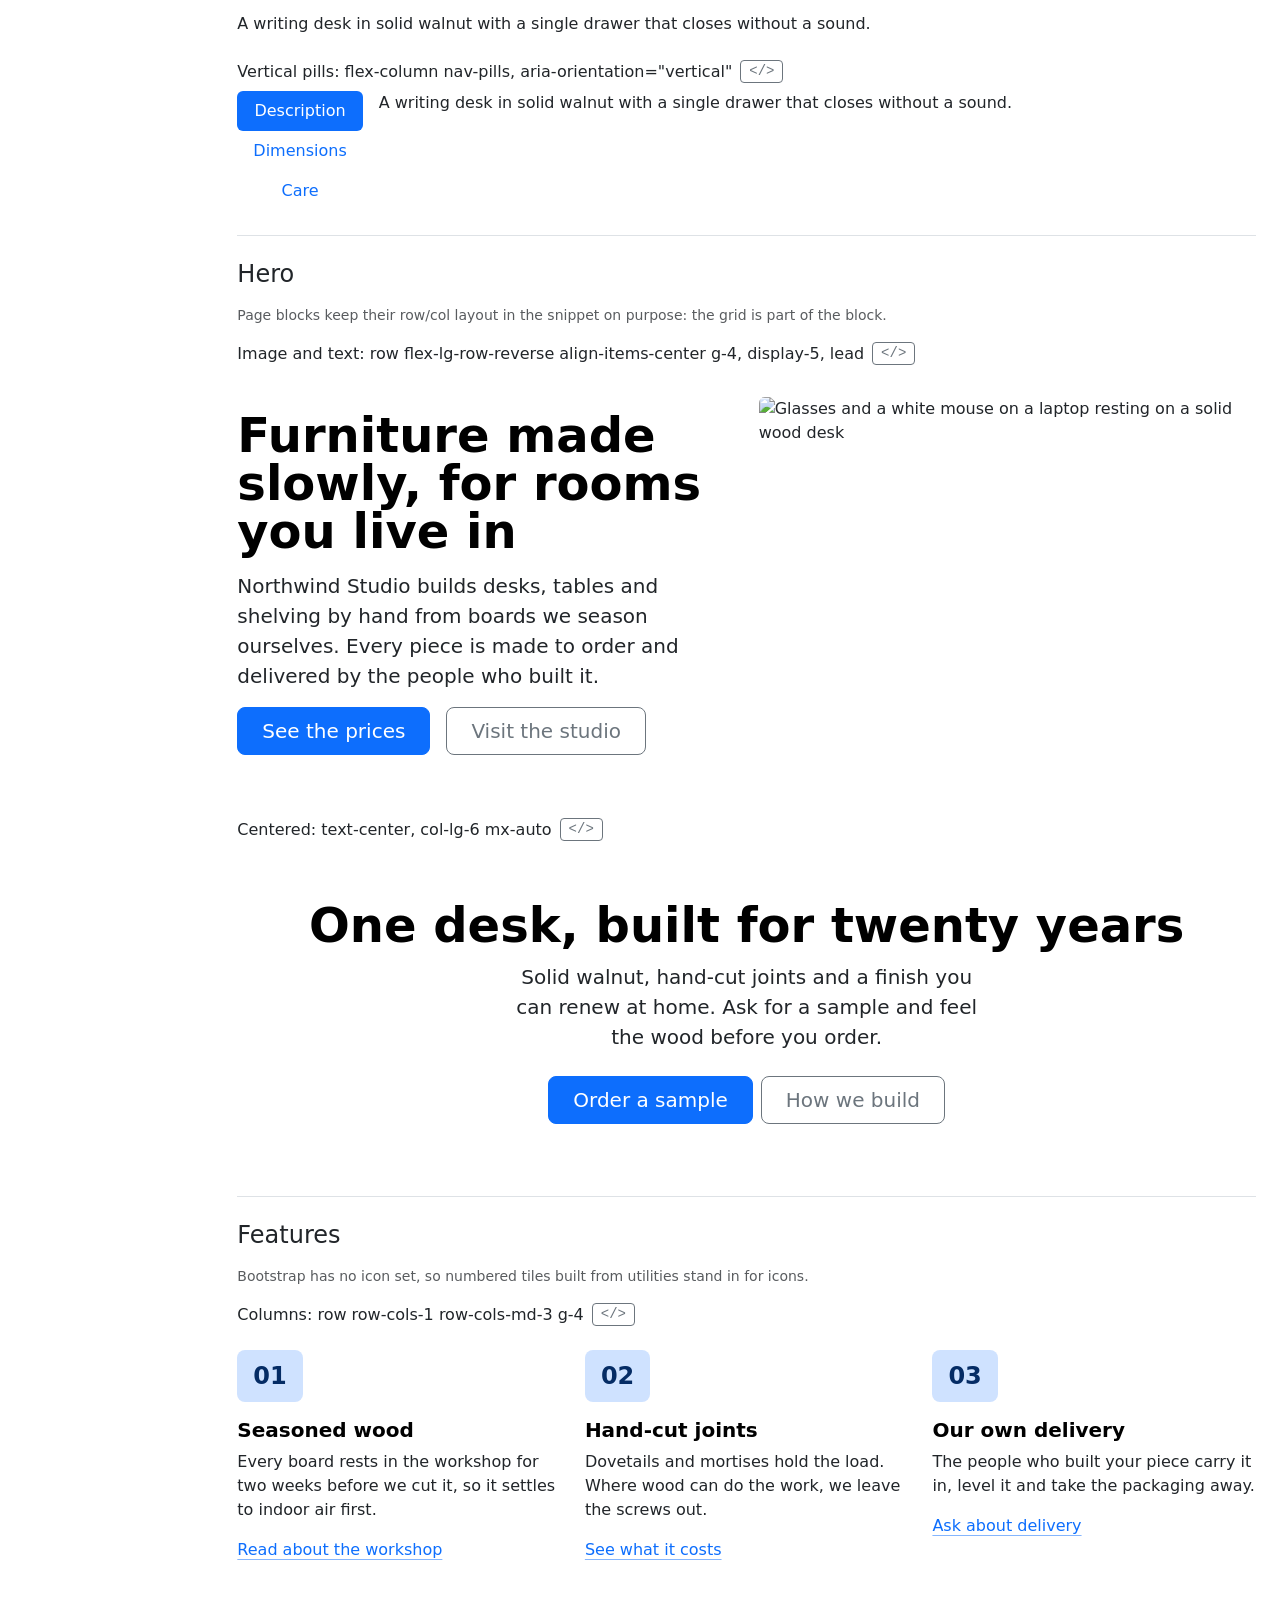
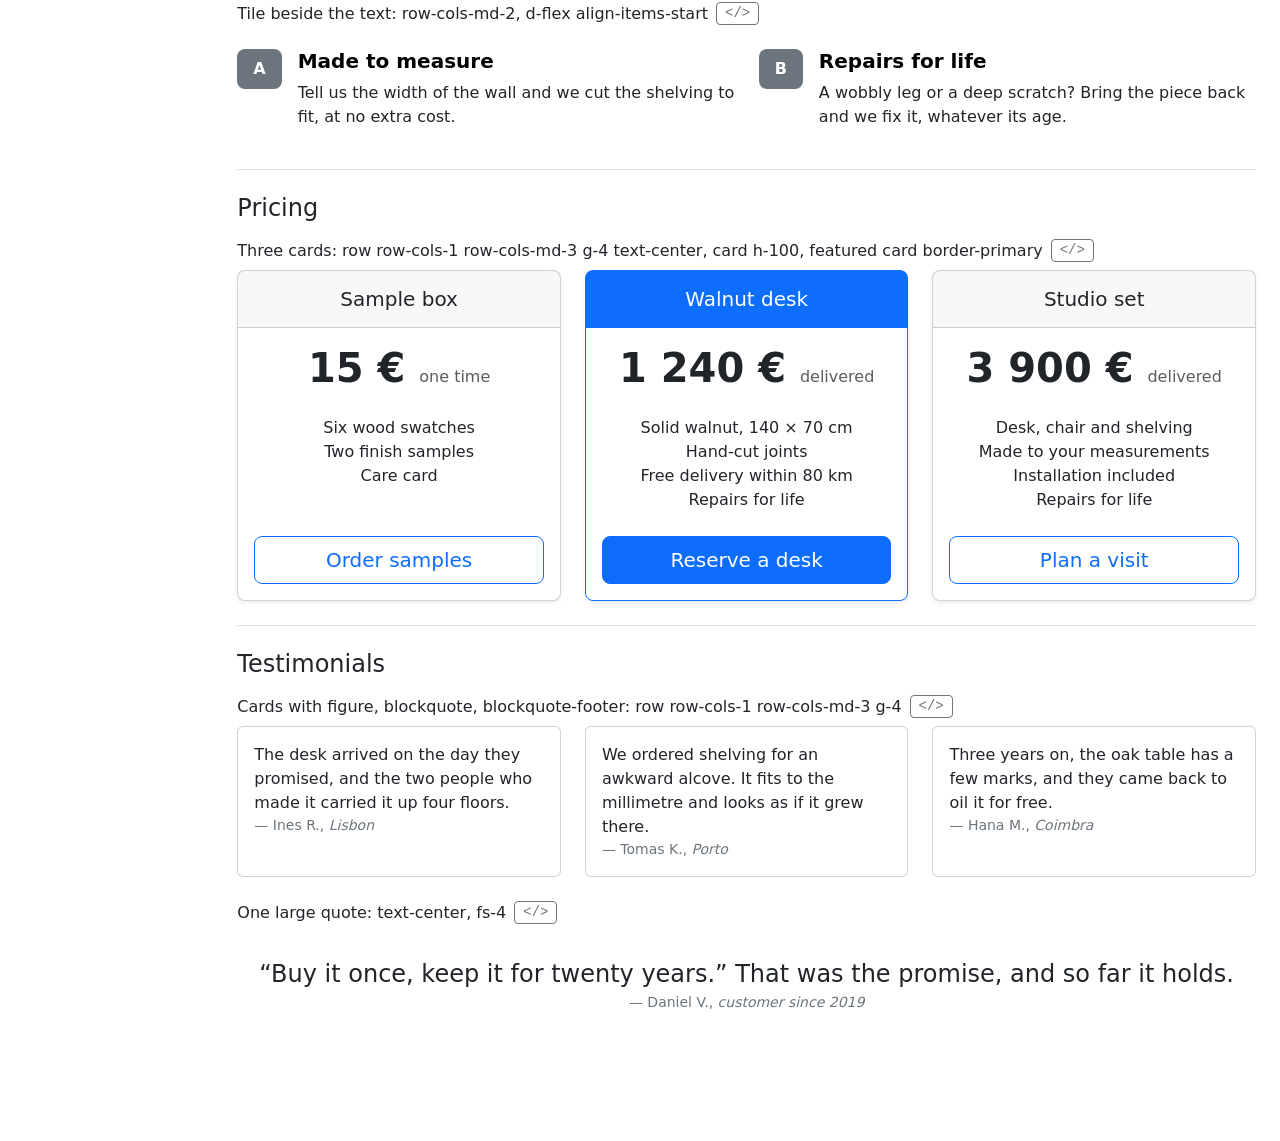
==== commit 0a797a04: "blocks: Testimonials section Co-Authored-By: Claude Opus 5.5 <noreply@anthropic.com>" ====
--- a/blocks.html
+++ b/blocks.html
@@ -1089,7 +1089,7 @@
         <!-- ============================================================ -->
         <!-- Pricing                                                      -->
         <!-- ============================================================ -->
-        <section id="bsd-pricing" class="py-4">
+        <section id="bsd-pricing" class="py-4 border-bottom">
           <h2 class="h4 mb-3">Pricing</h2>
 
           <h3 class="h6 mt-3 mb-2">Three cards: row row-cols-1 row-cols-md-3 g-4 text-center, card h-100, featured card border-primary</h3>
@@ -1149,6 +1149,65 @@
           </div>
         </section>
 
+        <!-- ============================================================ -->
+        <!-- Testimonials                                                 -->
+        <!-- ============================================================ -->
+        <section id="bsd-testimonials" class="py-4">
+          <h2 class="h4 mb-3">Testimonials</h2>
+
+          <h3 class="h6 mt-3 mb-2">Cards with figure, blockquote, blockquote-footer: row row-cols-1 row-cols-md-3 g-4</h3>
+          <div data-demo>
+            <div class="row row-cols-1 row-cols-md-3 g-4">
+              <div class="col">
+                <div class="card h-100">
+                  <div class="card-body">
+                    <figure class="mb-0">
+                      <blockquote class="blockquote fs-6">
+                        <p>The desk arrived on the day they promised, and the two people who made it carried it up four floors.</p>
+                      </blockquote>
+                      <figcaption class="blockquote-footer mb-0">Ines R., <cite title="Lisbon">Lisbon</cite></figcaption>
+                    </figure>
+                  </div>
+                </div>
+              </div>
+              <div class="col">
+                <div class="card h-100">
+                  <div class="card-body">
+                    <figure class="mb-0">
+                      <blockquote class="blockquote fs-6">
+                        <p>We ordered shelving for an awkward alcove. It fits to the millimetre and looks as if it grew there.</p>
+                      </blockquote>
+                      <figcaption class="blockquote-footer mb-0">Tomas K., <cite title="Porto">Porto</cite></figcaption>
+                    </figure>
+                  </div>
+                </div>
+              </div>
+              <div class="col">
+                <div class="card h-100">
+                  <div class="card-body">
+                    <figure class="mb-0">
+                      <blockquote class="blockquote fs-6">
+                        <p>Three years on, the oak table has a few marks, and they came back to oil it for free.</p>
+                      </blockquote>
+                      <figcaption class="blockquote-footer mb-0">Hana M., <cite title="Coimbra">Coimbra</cite></figcaption>
+                    </figure>
+                  </div>
+                </div>
+              </div>
+            </div>
+          </div>
+
+          <h3 class="h6 mt-4 mb-2">One large quote: text-center, fs-4</h3>
+          <div data-demo>
+            <figure class="text-center py-4">
+              <blockquote class="blockquote fs-4">
+                <p>“Buy it once, keep it for twenty years.” That was the promise, and so far it holds.</p>
+              </blockquote>
+              <figcaption class="blockquote-footer">Daniel V., <cite title="Northwind customer since 2019">customer since 2019</cite></figcaption>
+            </figure>
+          </div>
+        </section>
+
         <!-- bsd:continue -->
 
       </div>
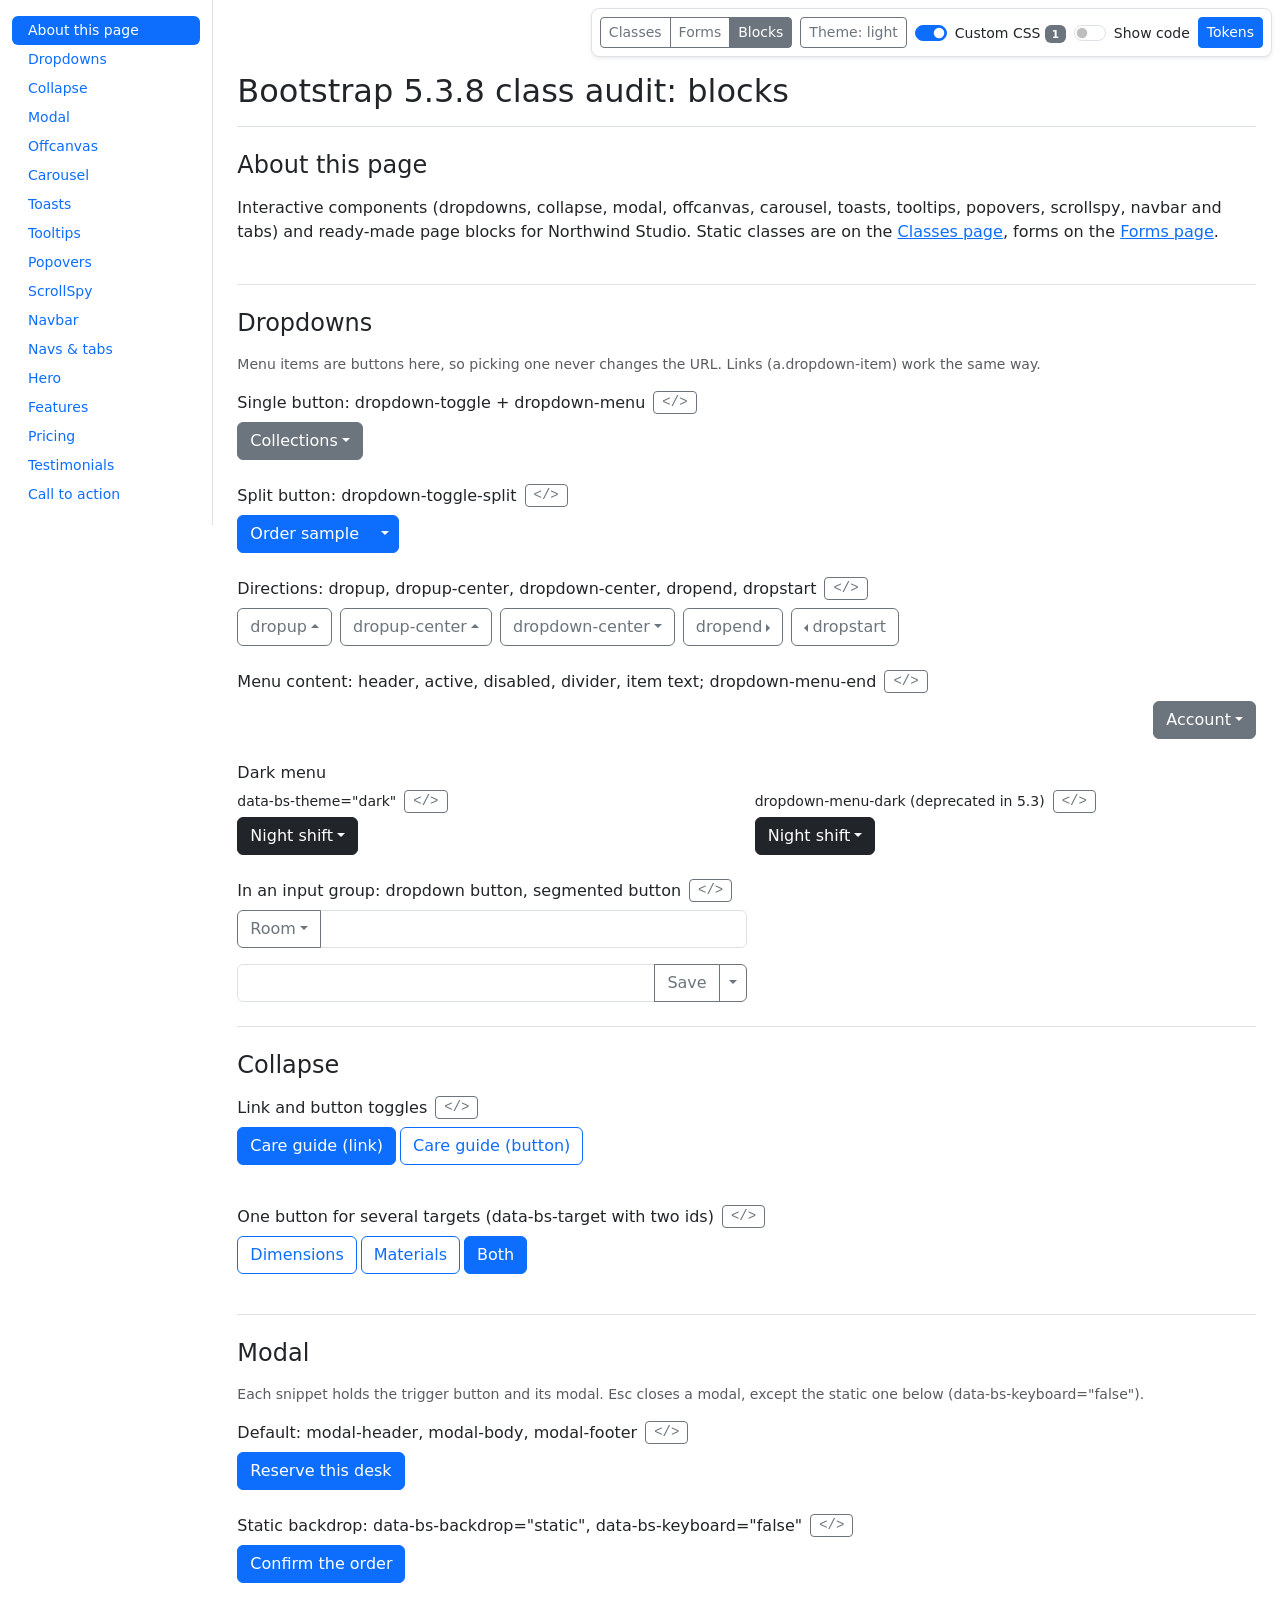
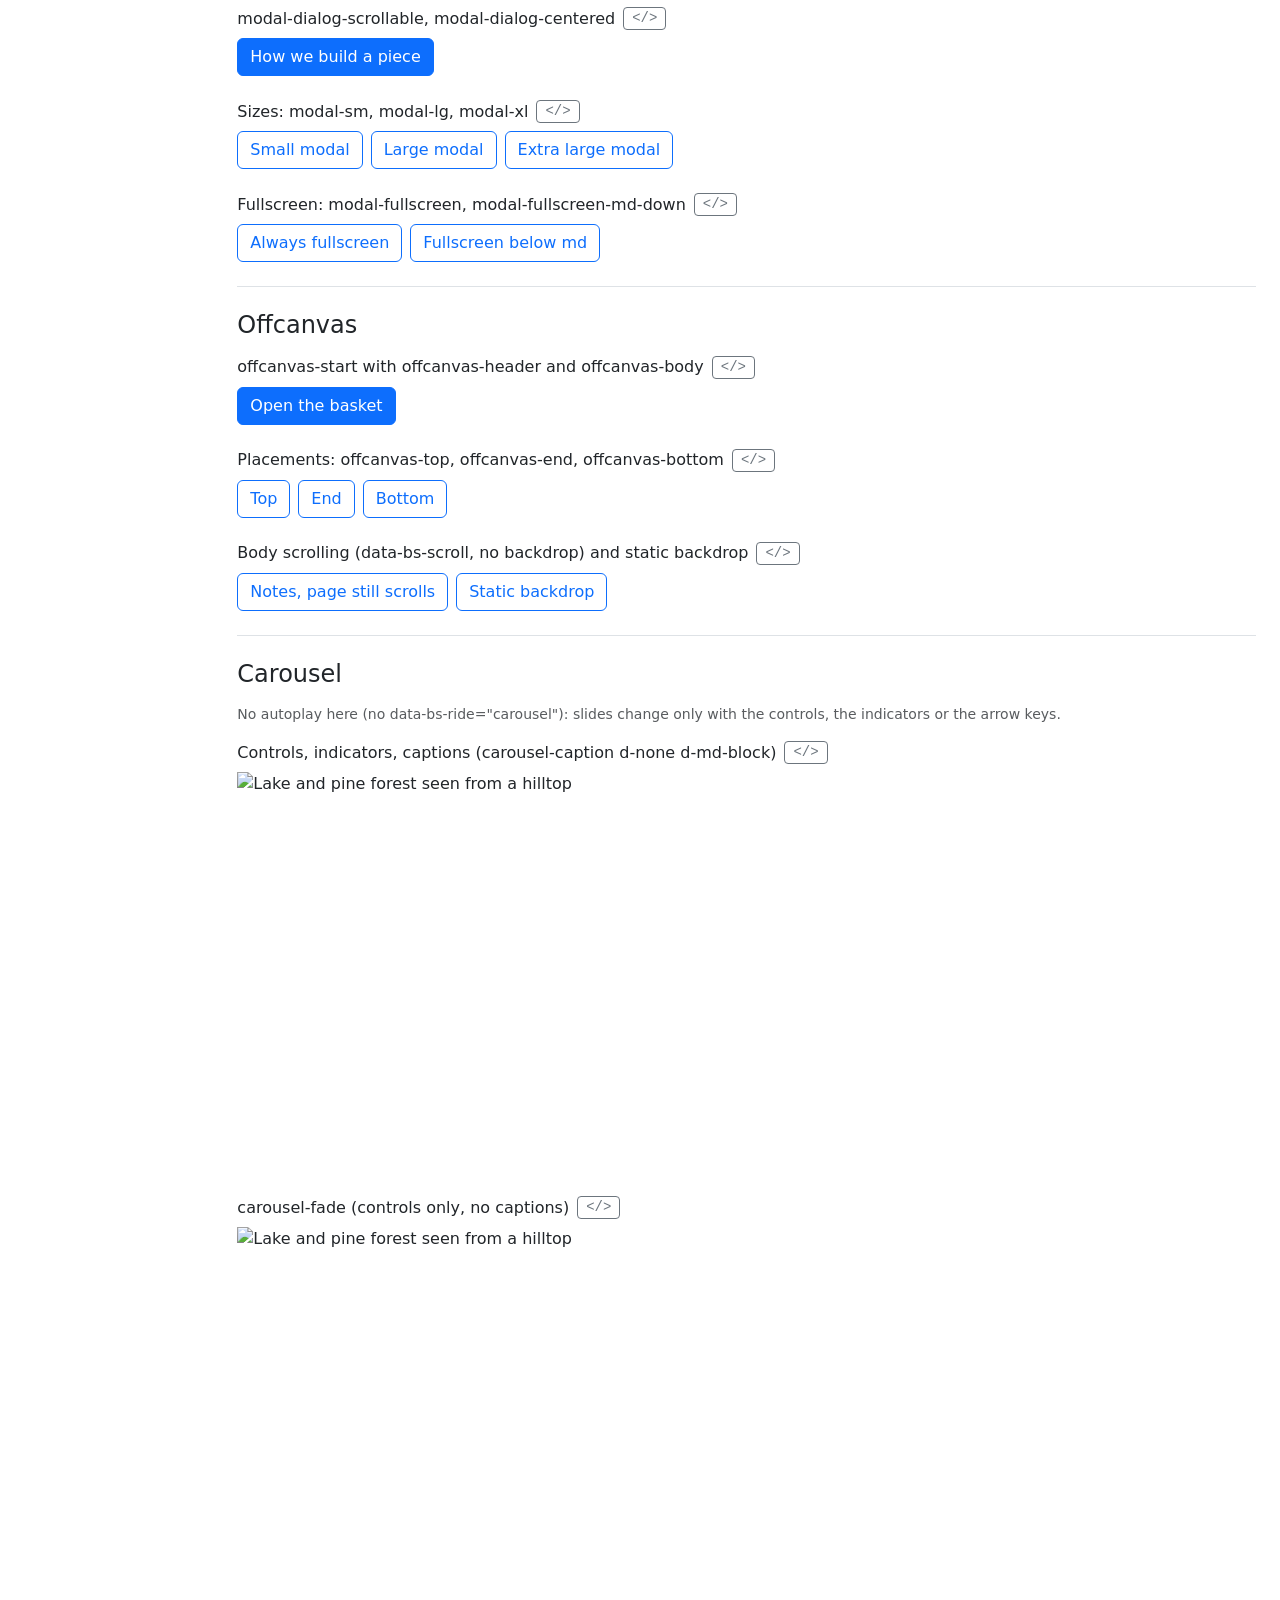
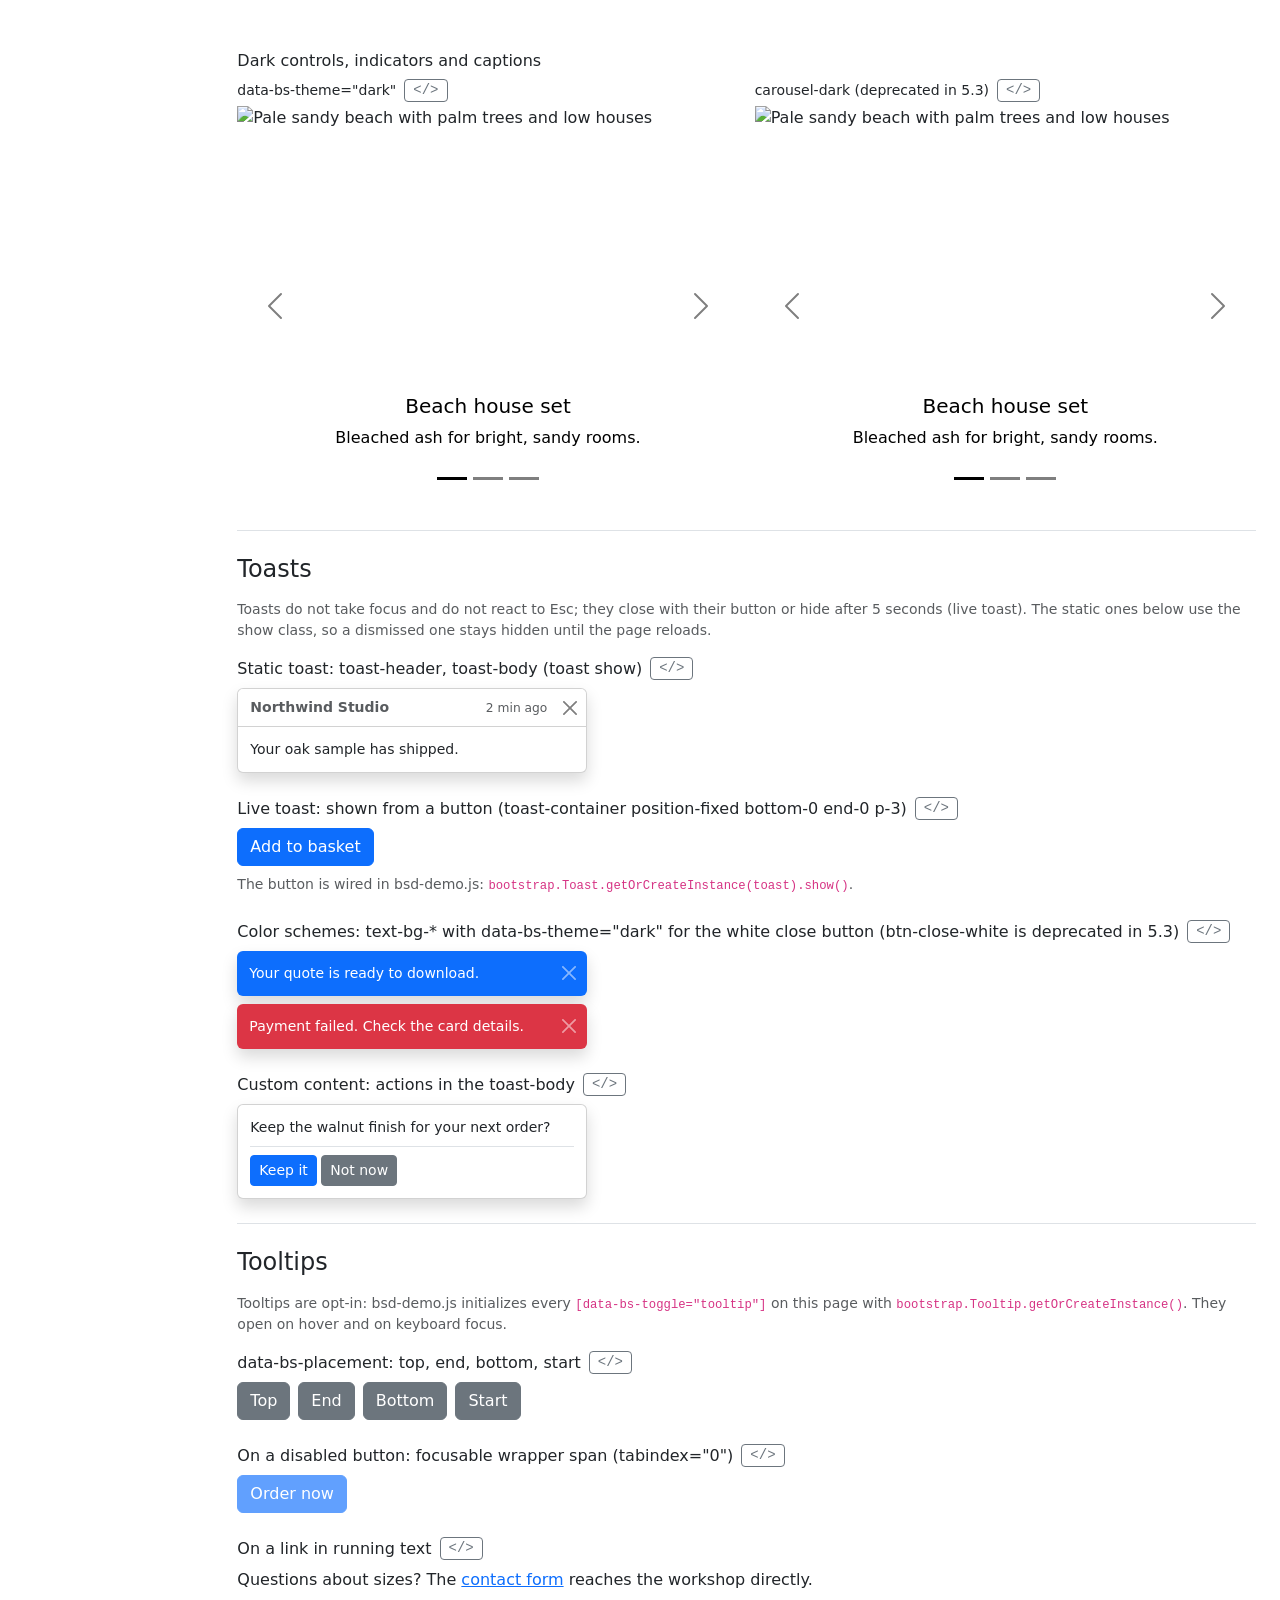
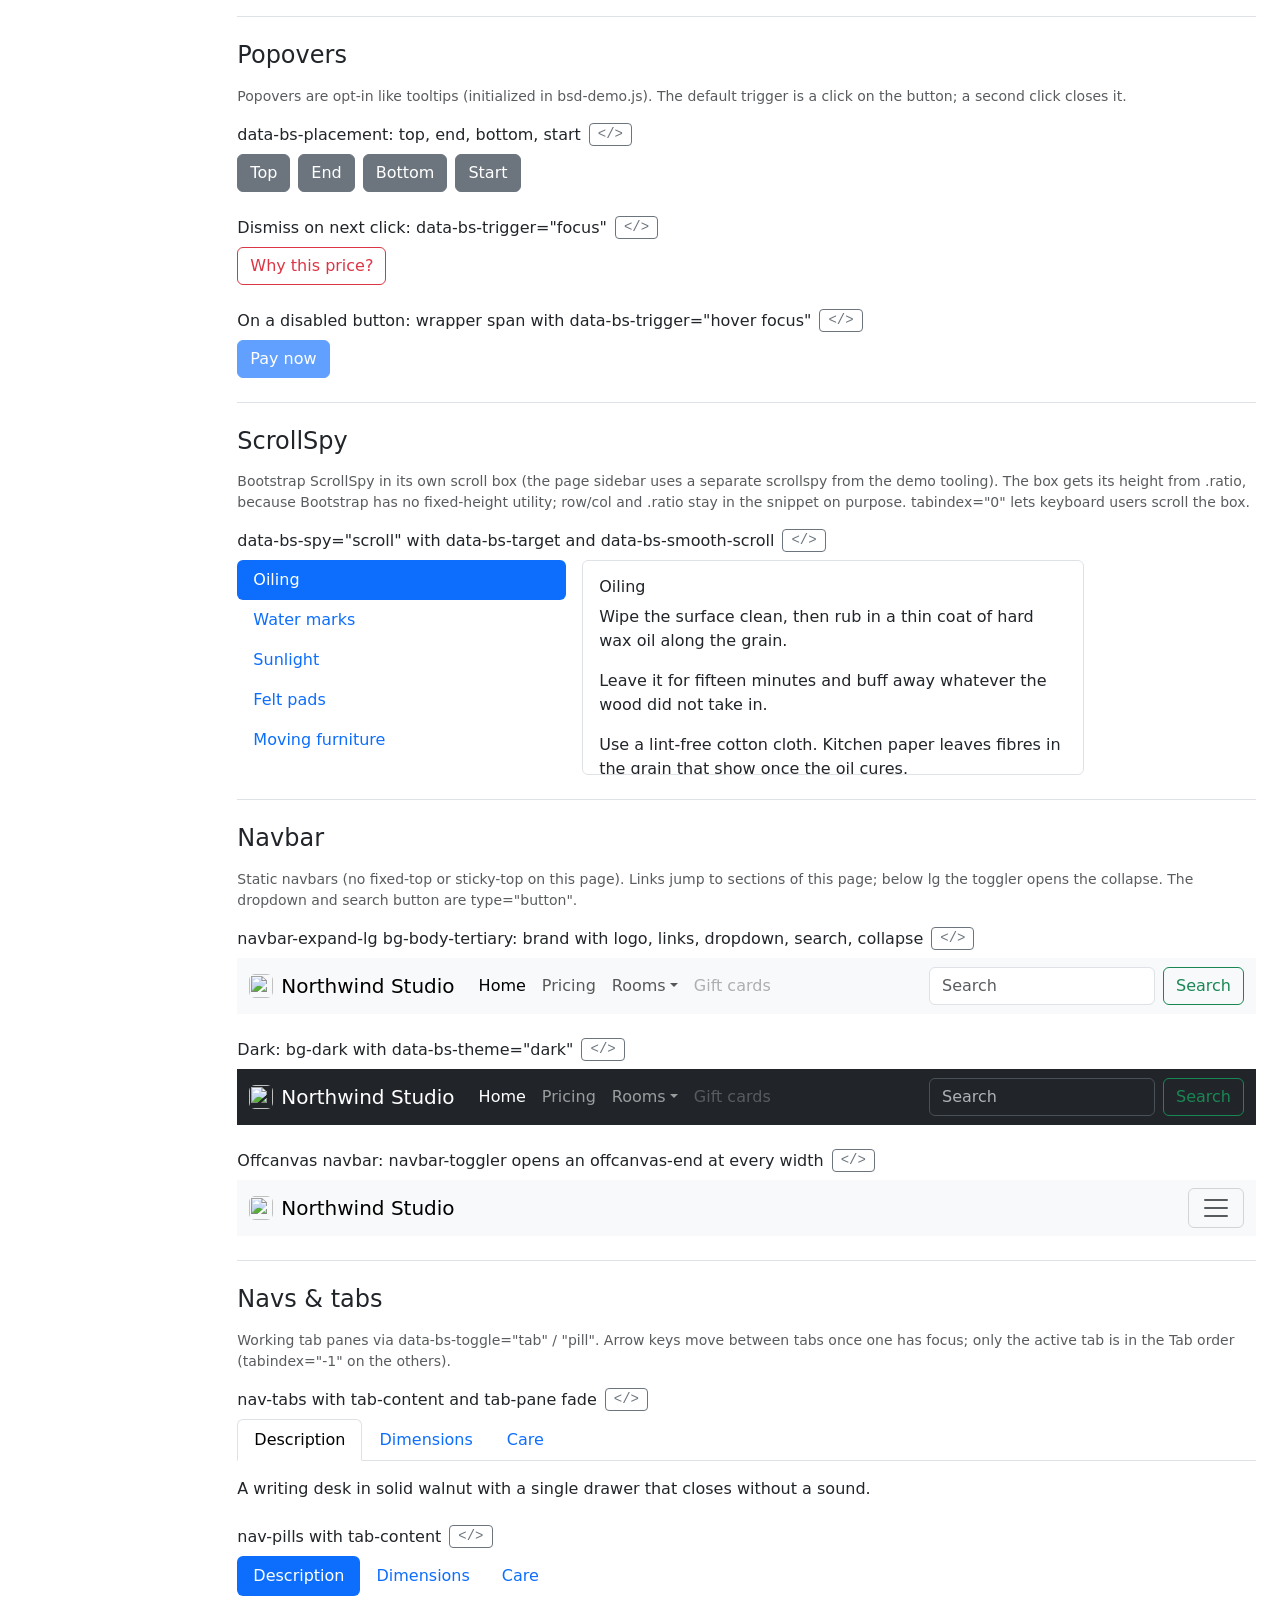
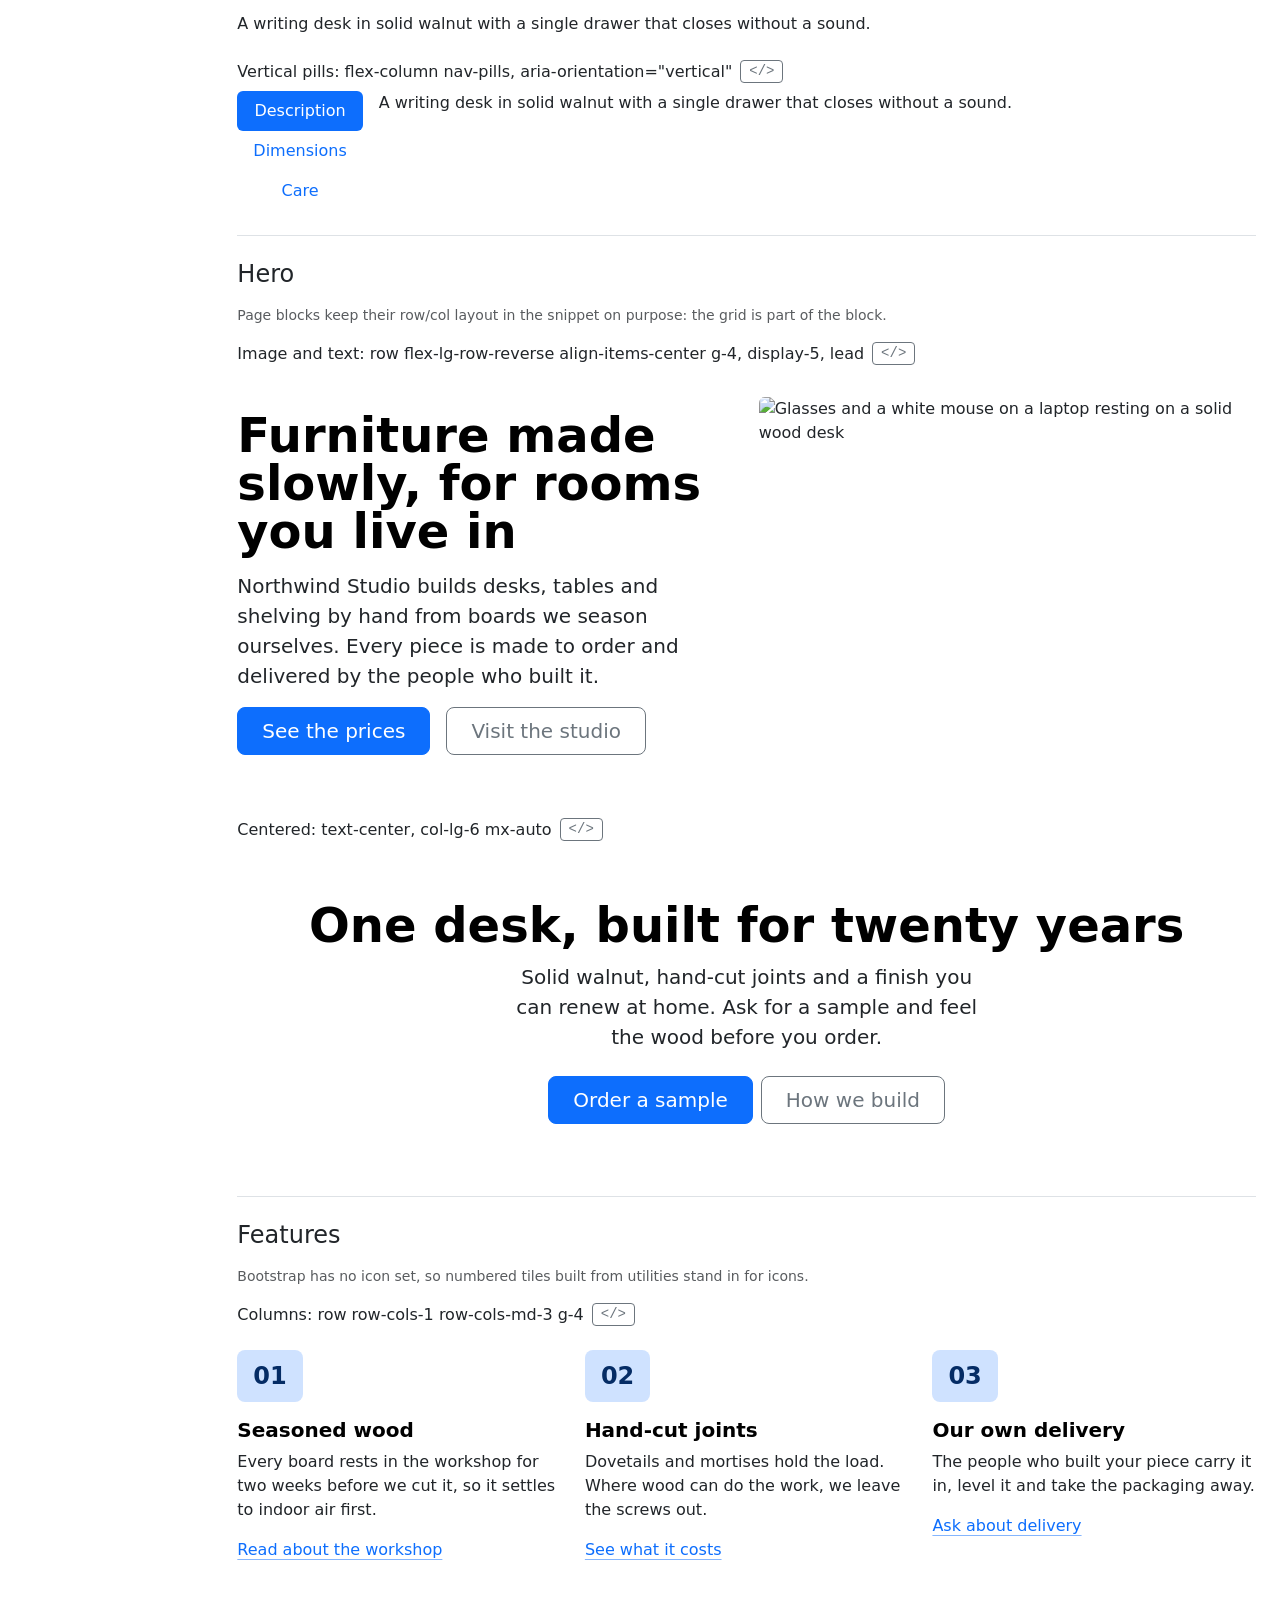
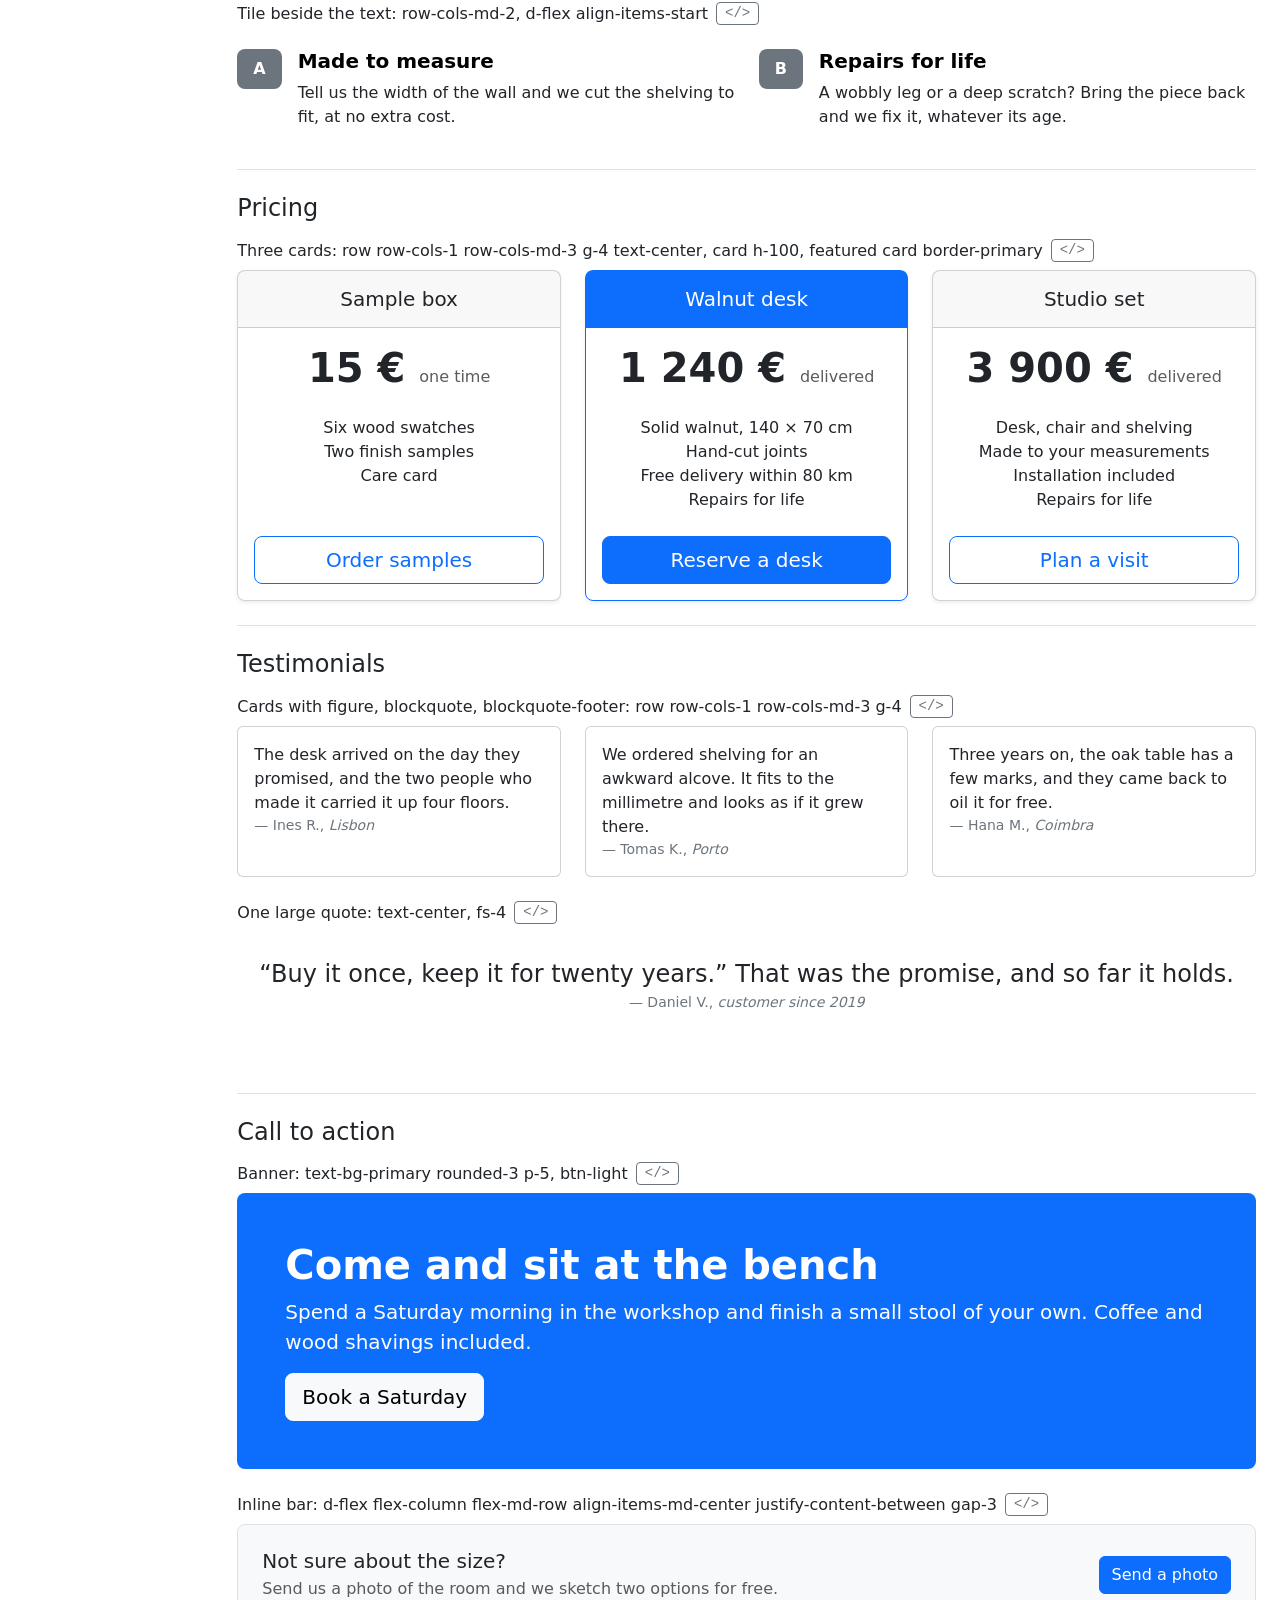
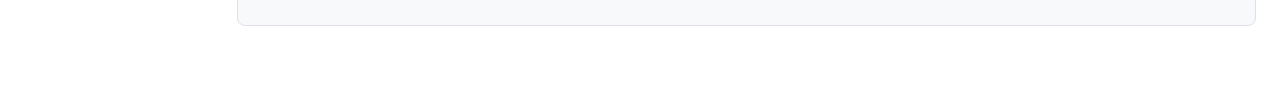
==== commit 8f750bc2: "blocks: Call to action section Co-Authored-By: Claude Opus 5.5 <noreply@anthropic.com>" ====
--- a/blocks.html
+++ b/blocks.html
@@ -1152,7 +1152,7 @@
         <!-- ============================================================ -->
         <!-- Testimonials                                                 -->
         <!-- ============================================================ -->
-        <section id="bsd-testimonials" class="py-4">
+        <section id="bsd-testimonials" class="py-4 border-bottom">
           <h2 class="h4 mb-3">Testimonials</h2>
 
           <h3 class="h6 mt-3 mb-2">Cards with figure, blockquote, blockquote-footer: row row-cols-1 row-cols-md-3 g-4</h3>
@@ -1208,6 +1208,33 @@
           </div>
         </section>
 
+        <!-- ============================================================ -->
+        <!-- Call to action                                               -->
+        <!-- ============================================================ -->
+        <section id="bsd-cta" class="py-4">
+          <h2 class="h4 mb-3">Call to action</h2>
+
+          <h3 class="h6 mt-3 mb-2">Banner: text-bg-primary rounded-3 p-5, btn-light</h3>
+          <div data-demo>
+            <div class="text-bg-primary rounded-3 p-4 p-md-5">
+              <h3 class="display-6 fw-bold">Come and sit at the bench</h3>
+              <p class="lead">Spend a Saturday morning in the workshop and finish a small stool of your own. Coffee and wood shavings included.</p>
+              <a class="btn btn-light btn-lg" href="#bsd-contact">Book a Saturday</a>
+            </div>
+          </div>
+
+          <h3 class="h6 mt-4 mb-2">Inline bar: d-flex flex-column flex-md-row align-items-md-center justify-content-between gap-3</h3>
+          <div data-demo>
+            <div class="d-flex flex-column flex-md-row align-items-md-center justify-content-between gap-3 p-4 border rounded-3 bg-body-tertiary">
+              <div>
+                <h3 class="h5 mb-1">Not sure about the size?</h3>
+                <p class="mb-0 text-body-secondary">Send us a photo of the room and we sketch two options for free.</p>
+              </div>
+              <a class="btn btn-primary flex-shrink-0" href="#bsd-contact">Send a photo</a>
+            </div>
+          </div>
+        </section>
+
         <!-- bsd:continue -->
 
       </div>
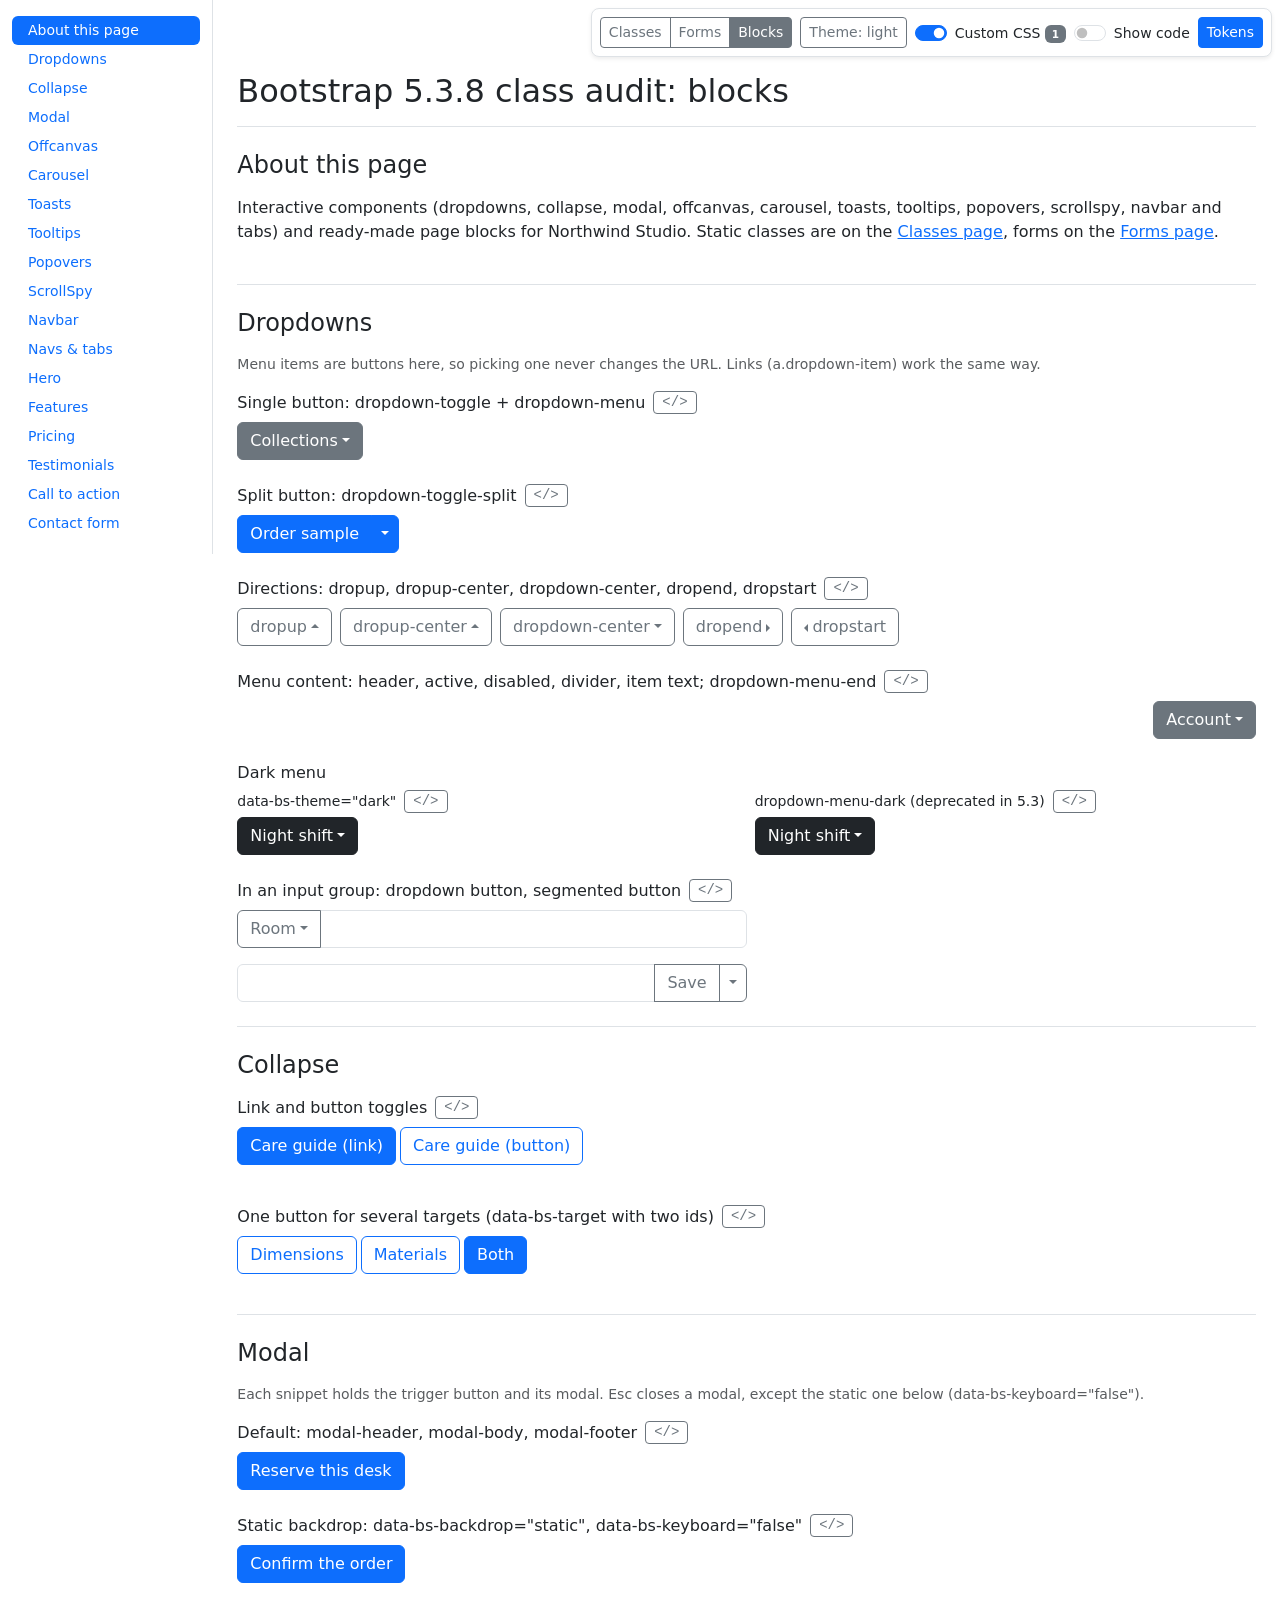
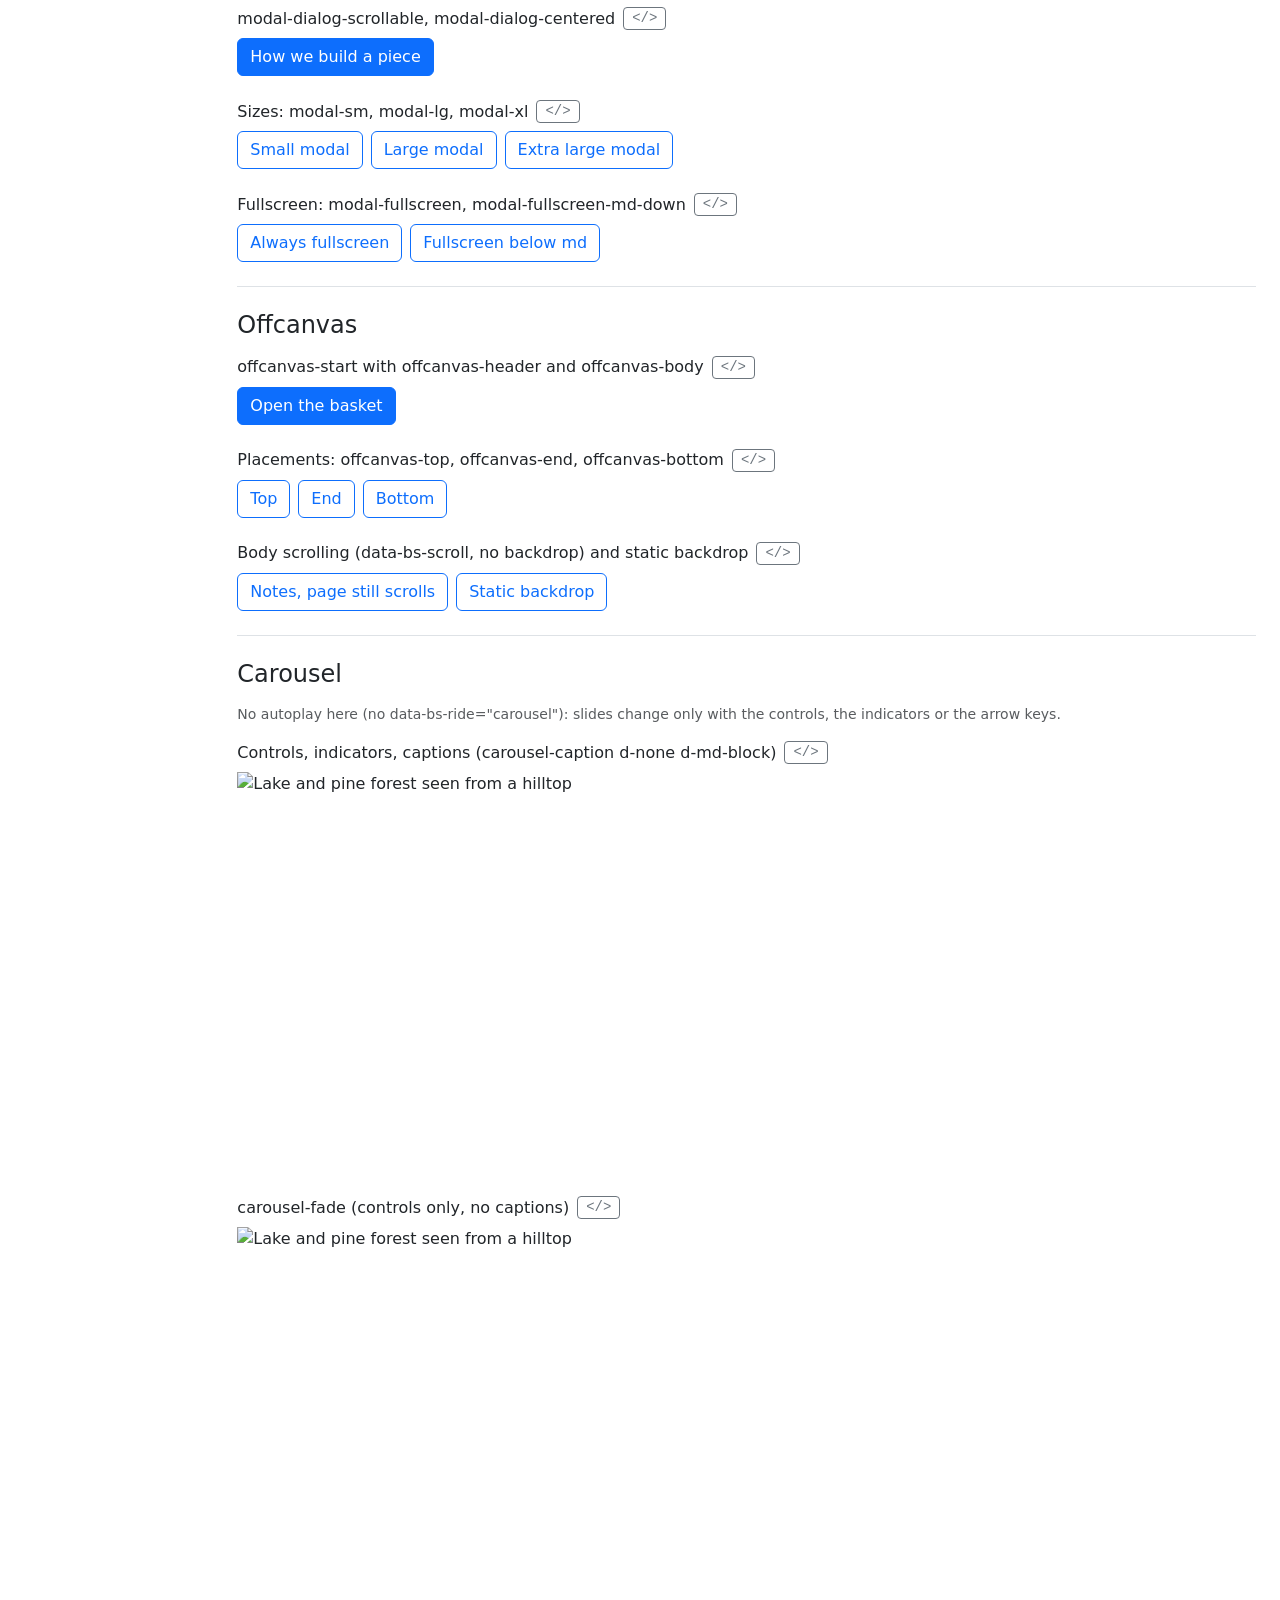
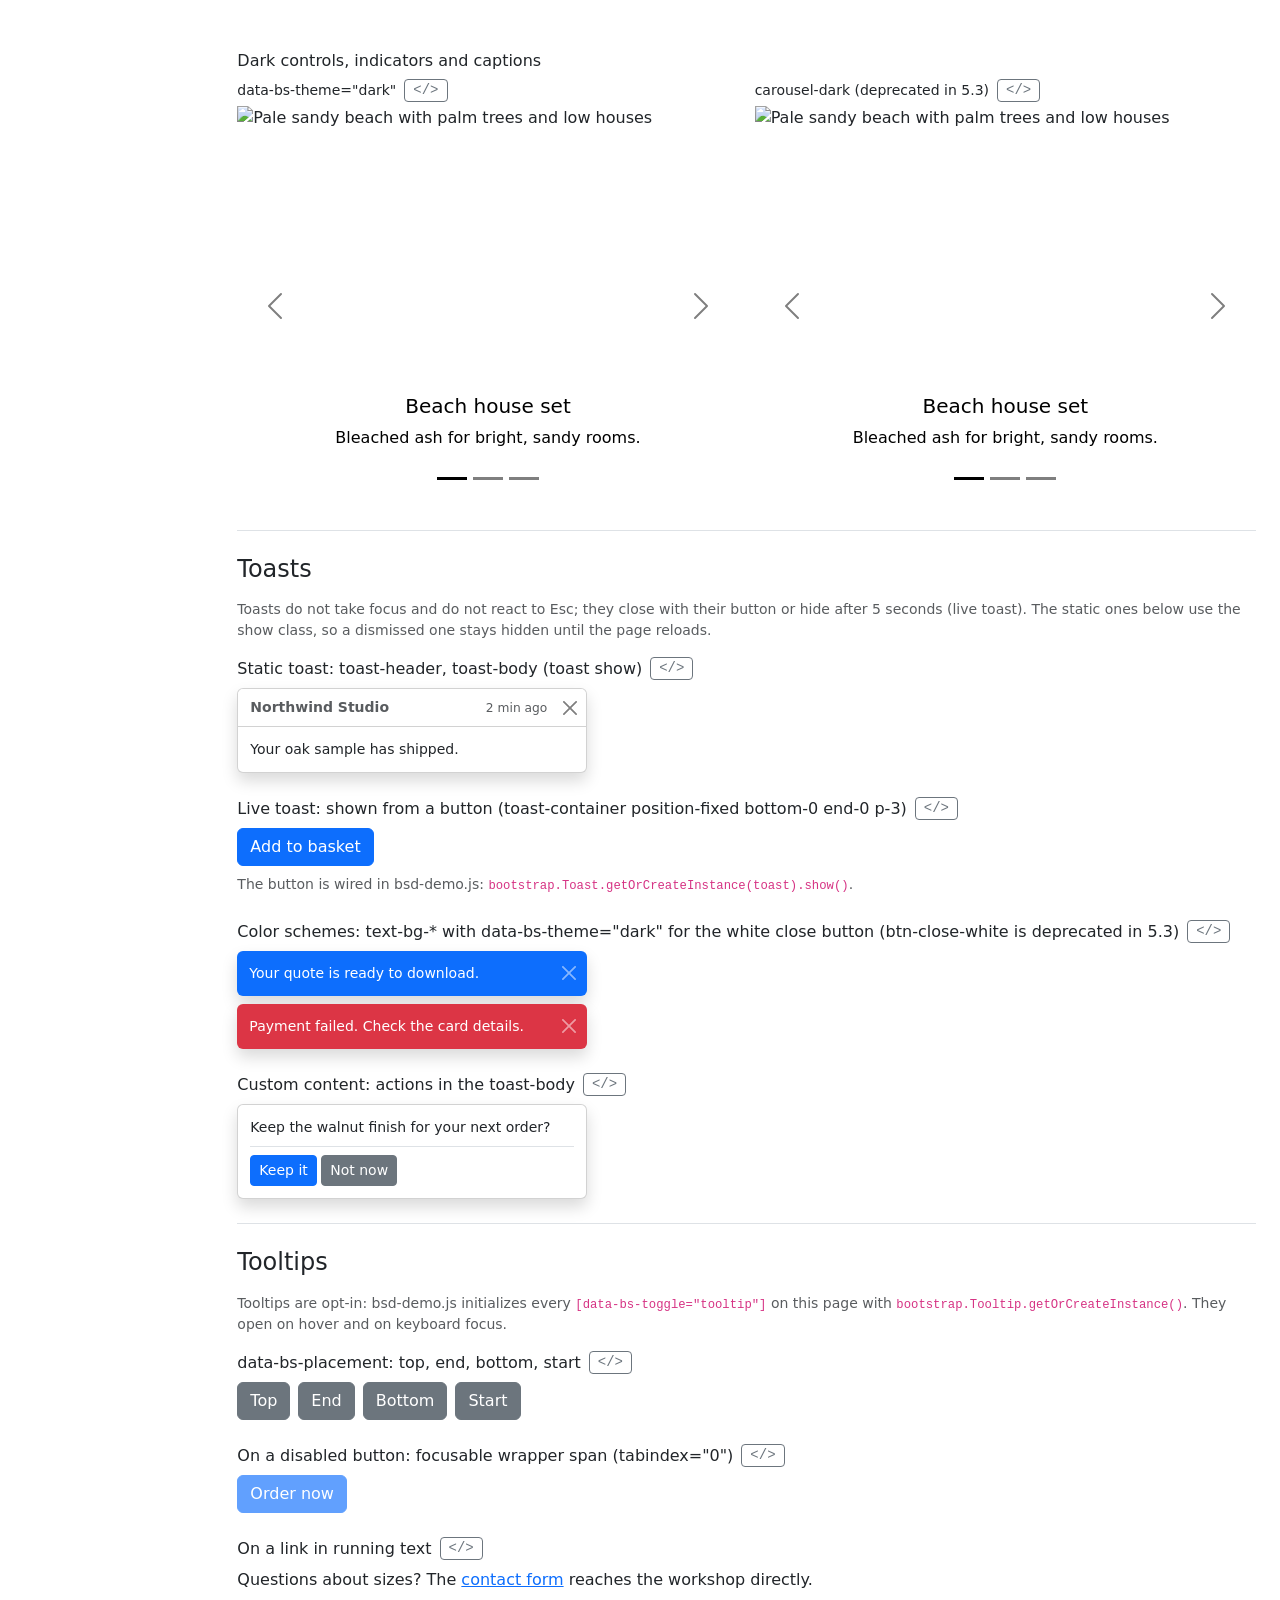
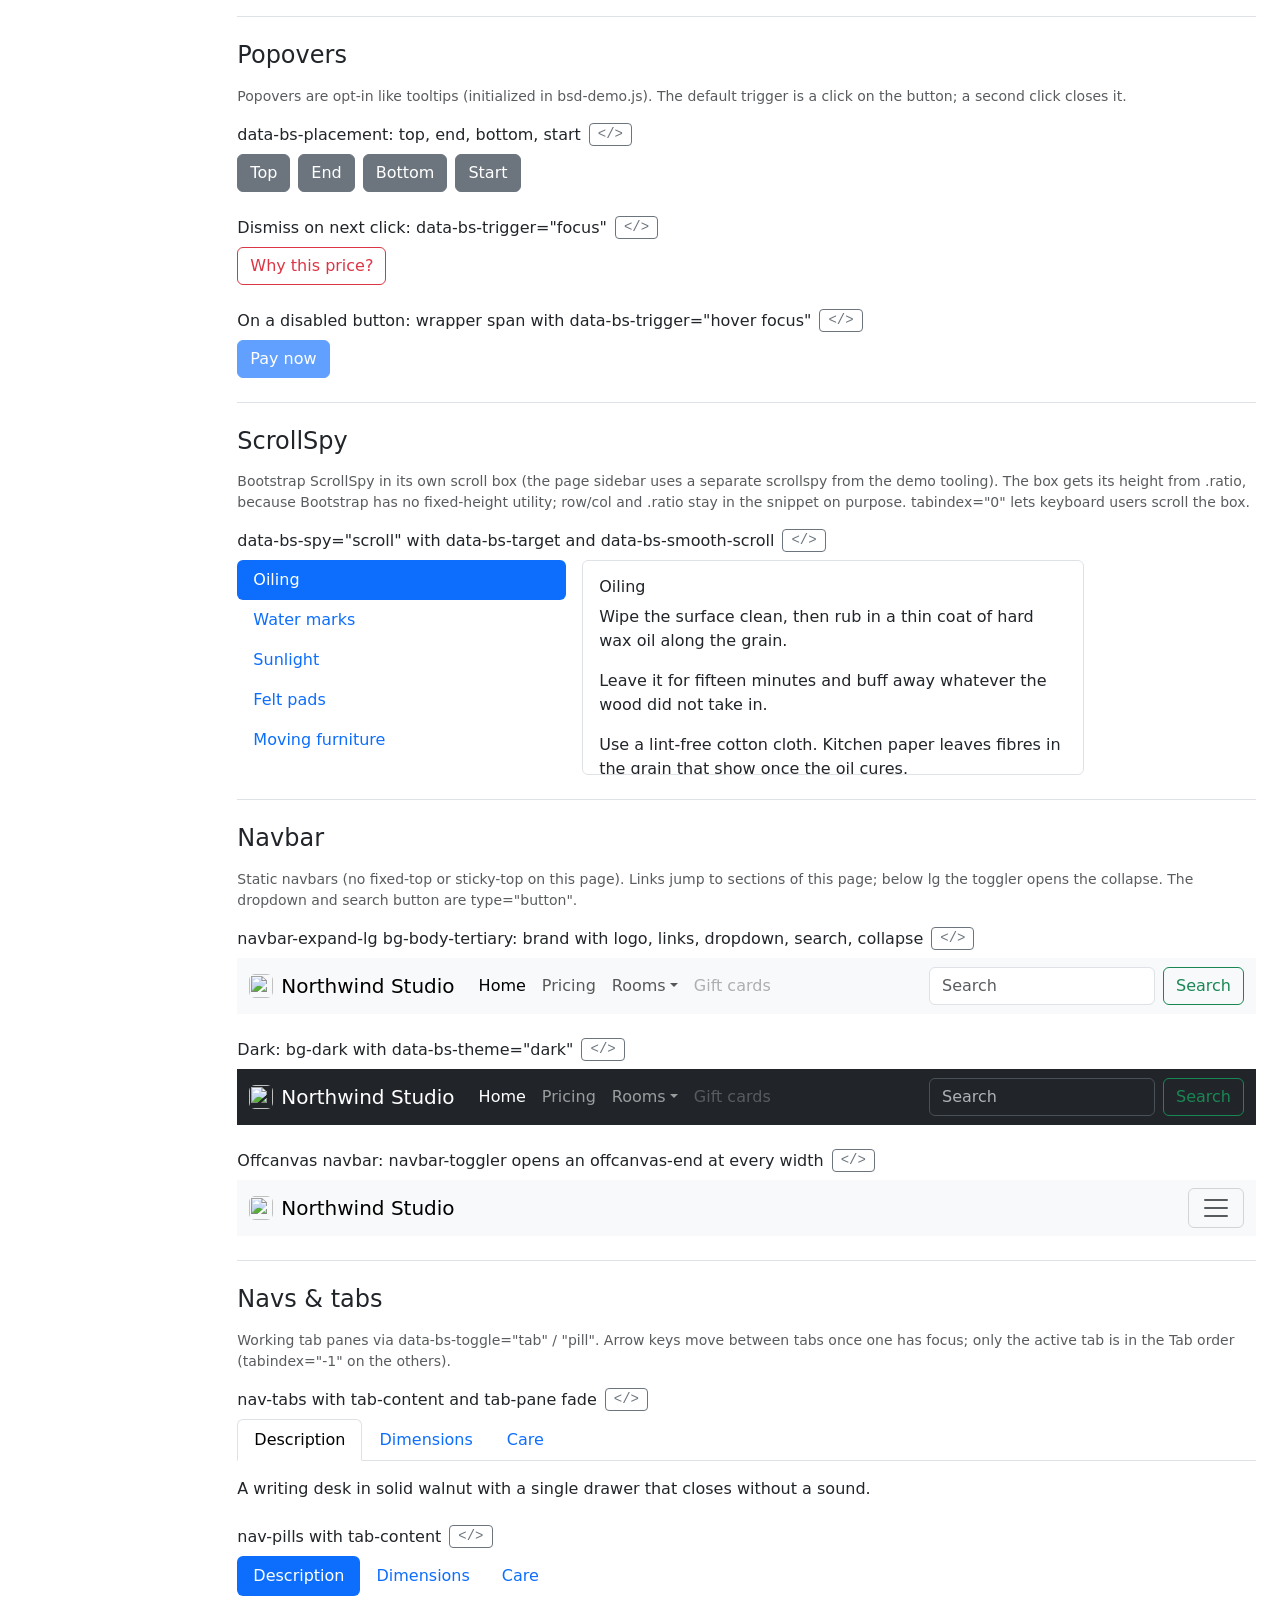
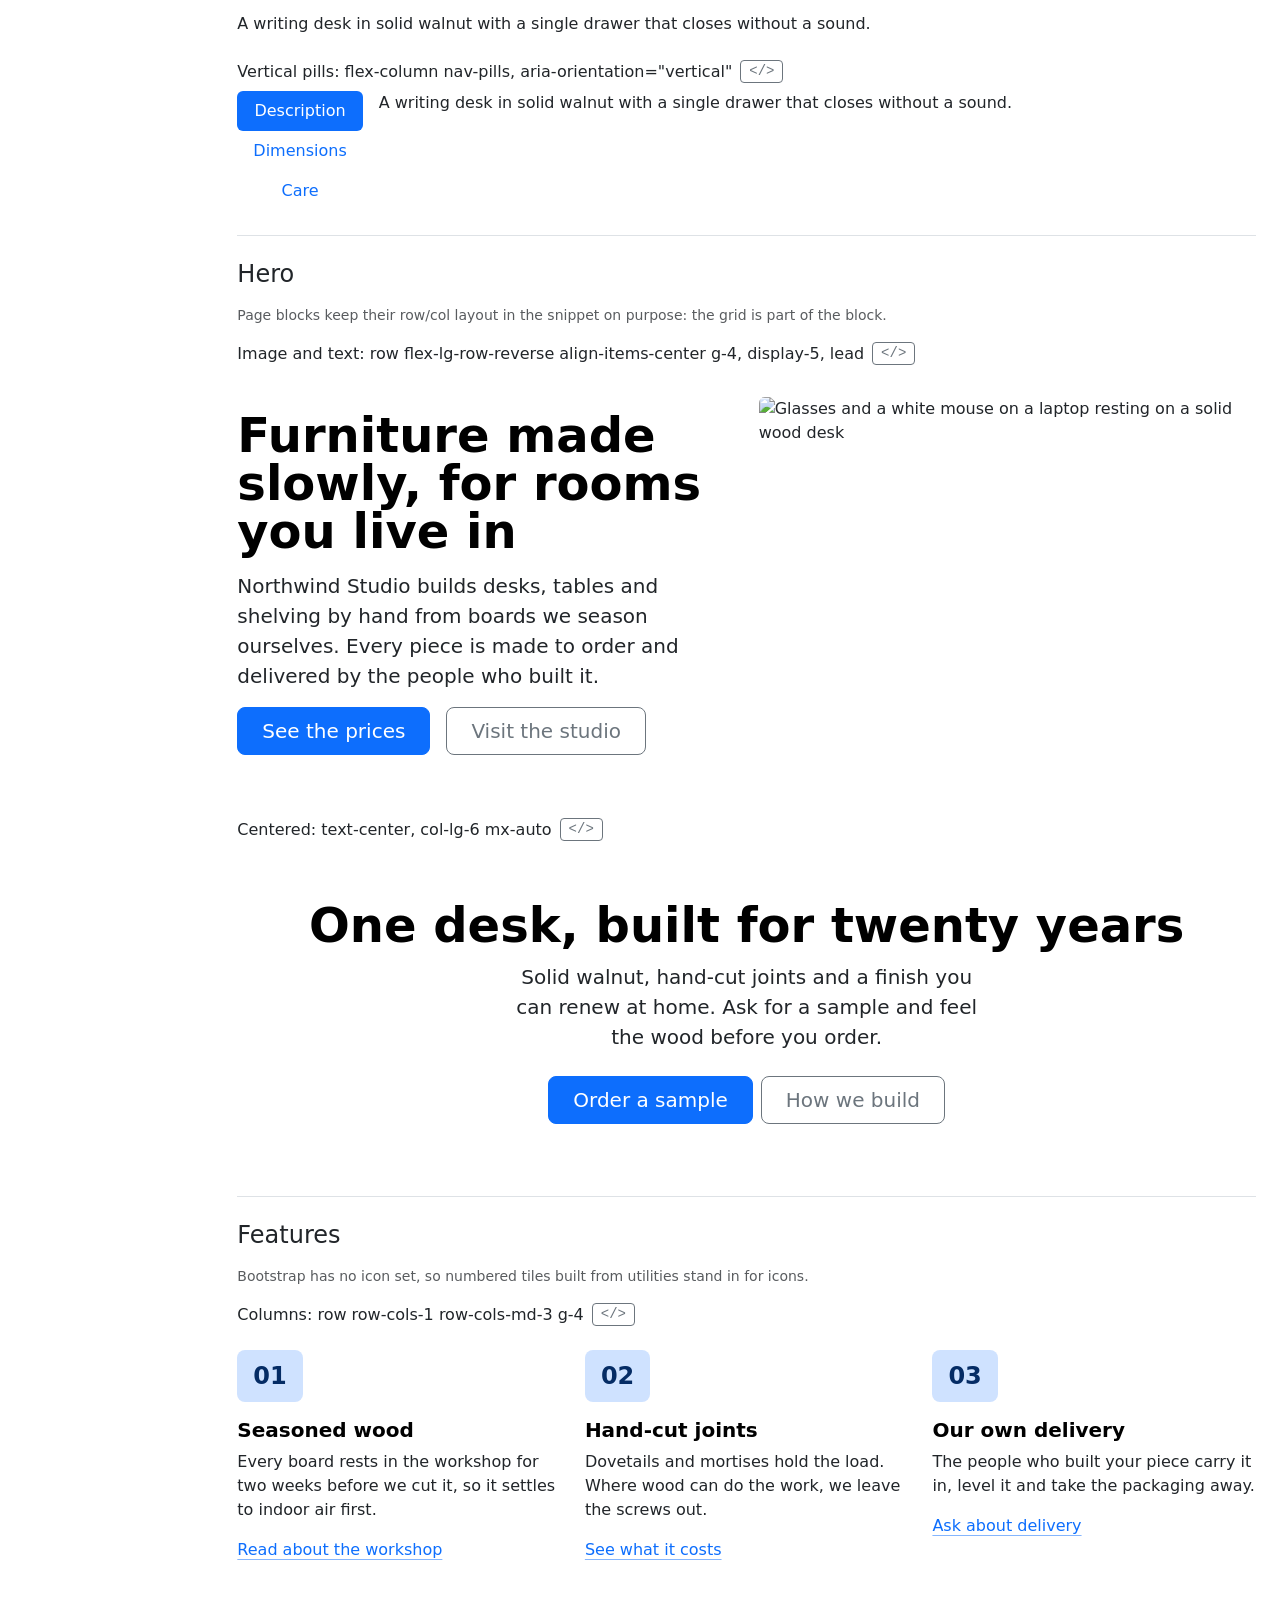
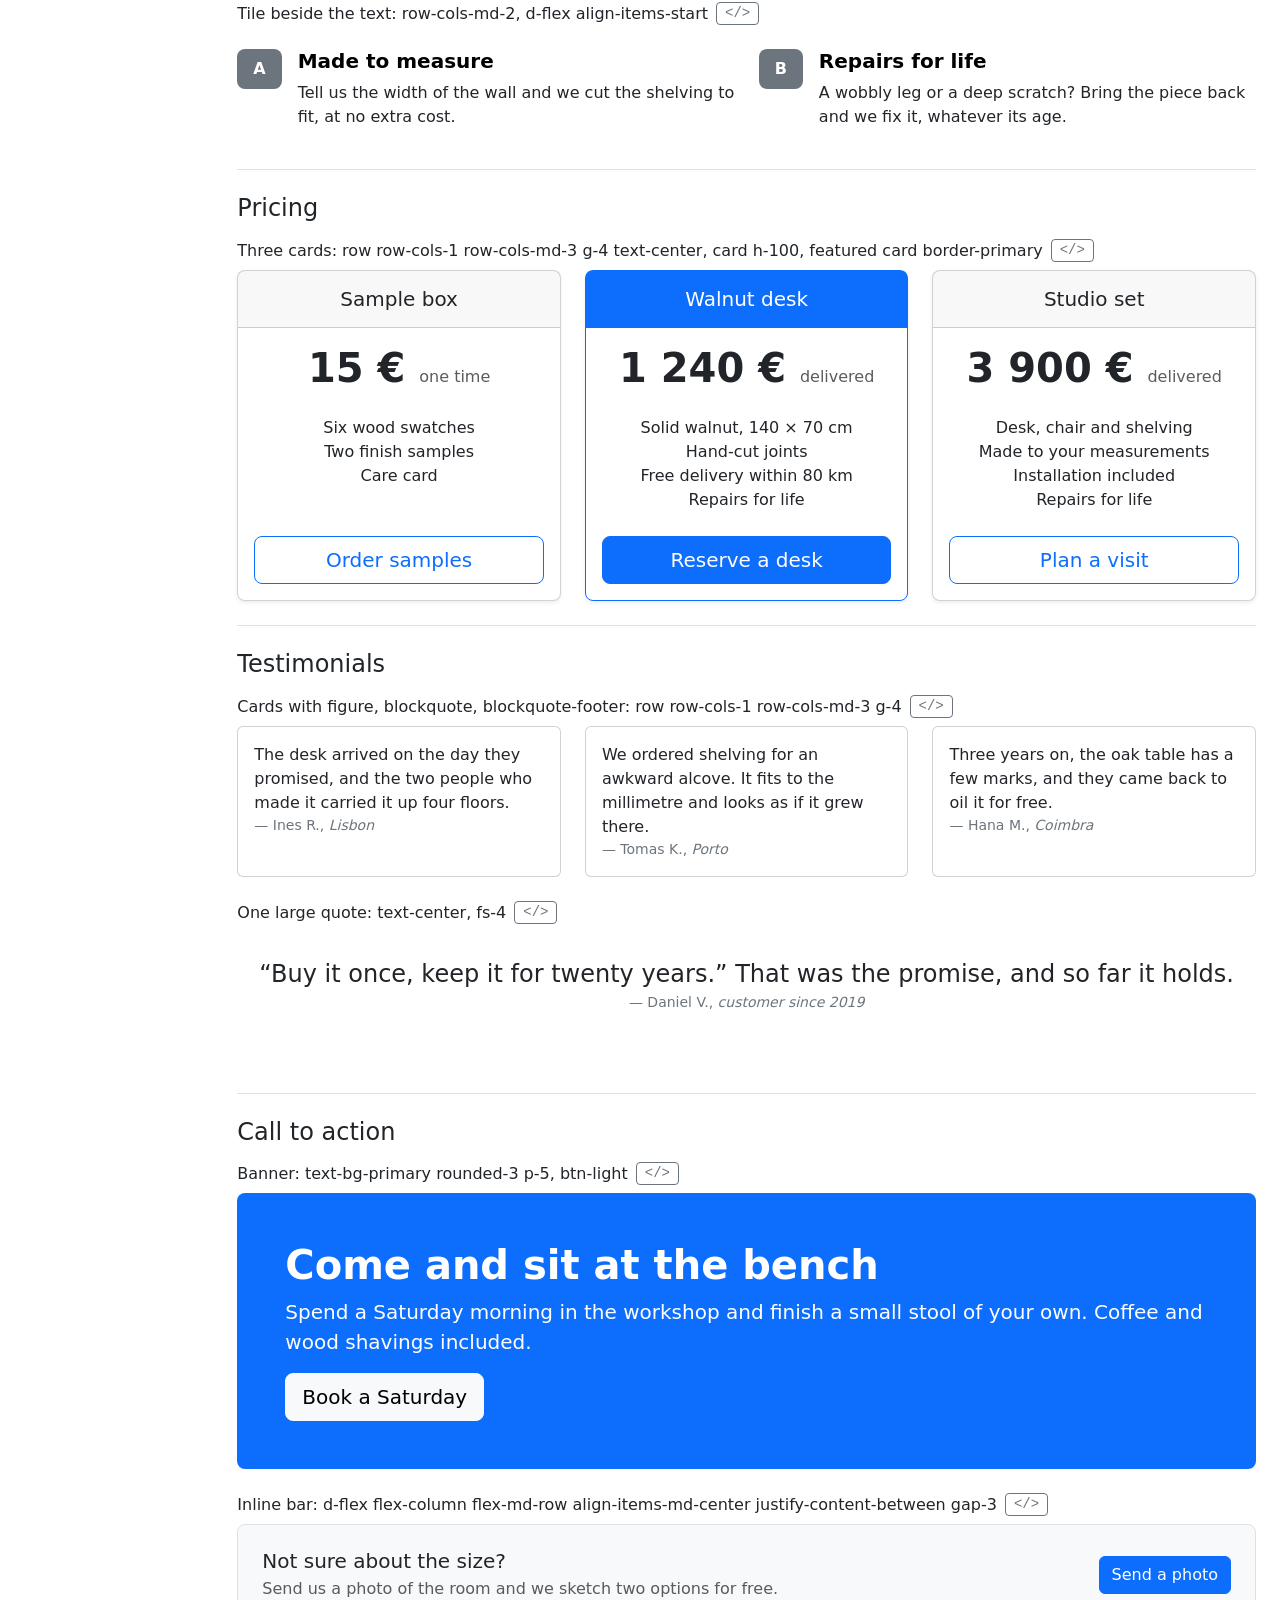
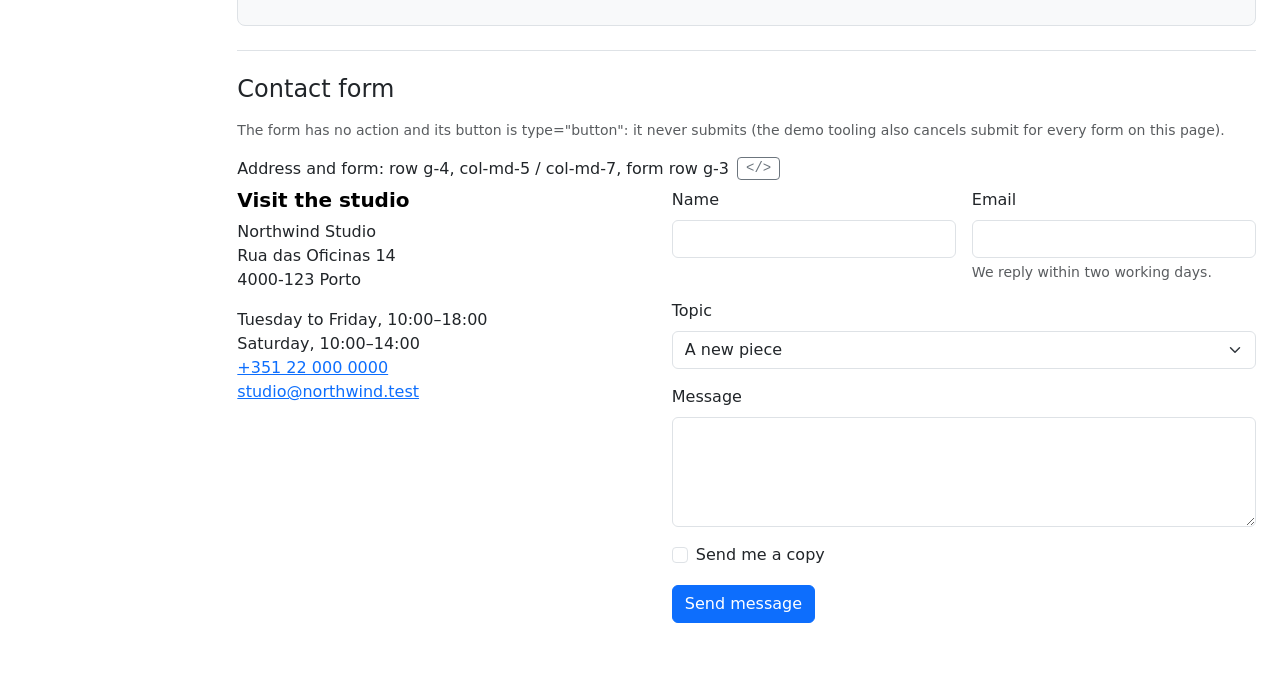
==== commit 19f3ab17: "blocks: Contact form section Co-Authored-By: Claude Opus 5.5 <noreply@anthropic.com>" ====
--- a/blocks.html
+++ b/blocks.html
@@ -1211,7 +1211,7 @@
         <!-- ============================================================ -->
         <!-- Call to action                                               -->
         <!-- ============================================================ -->
-        <section id="bsd-cta" class="py-4">
+        <section id="bsd-cta" class="py-4 border-bottom">
           <h2 class="h4 mb-3">Call to action</h2>
 
           <h3 class="h6 mt-3 mb-2">Banner: text-bg-primary rounded-3 p-5, btn-light</h3>
@@ -1235,6 +1235,68 @@
           </div>
         </section>
 
+        <!-- ============================================================ -->
+        <!-- Contact form                                                 -->
+        <!-- ============================================================ -->
+        <section id="bsd-contact" class="py-4">
+          <h2 class="h4 mb-3">Contact form</h2>
+          <p class="small text-body-secondary">The form has no action and its button is type="button": it never submits (the demo tooling also cancels submit for every form on this page).</p>
+
+          <h3 class="h6 mt-3 mb-2">Address and form: row g-4, col-md-5 / col-md-7, form row g-3</h3>
+          <div data-demo>
+            <div class="row g-4">
+              <div class="col-md-5">
+                <h4 class="fs-5 fw-bold text-body-emphasis">Visit the studio</h4>
+                <address class="mb-3">
+                  Northwind Studio<br>
+                  Rua das Oficinas 14<br>
+                  4000-123 Porto
+                </address>
+                <ul class="list-unstyled mb-0">
+                  <li>Tuesday to Friday, 10:00–18:00</li>
+                  <li>Saturday, 10:00–14:00</li>
+                  <li><a href="tel:+351220000000">+351 22 000 0000</a></li>
+                  <li><a href="mailto:studio@northwind.test">studio@northwind.test</a></li>
+                </ul>
+              </div>
+              <div class="col-md-7">
+                <form class="row g-3">
+                  <div class="col-sm-6">
+                    <label for="bsd-b-contact-name" class="form-label">Name</label>
+                    <input type="text" class="form-control" id="bsd-b-contact-name" autocomplete="name">
+                  </div>
+                  <div class="col-sm-6">
+                    <label for="bsd-b-contact-email" class="form-label">Email</label>
+                    <input type="email" class="form-control" id="bsd-b-contact-email" autocomplete="email" aria-describedby="bsd-b-contact-email-help">
+                    <div id="bsd-b-contact-email-help" class="form-text">We reply within two working days.</div>
+                  </div>
+                  <div class="col-12">
+                    <label for="bsd-b-contact-topic" class="form-label">Topic</label>
+                    <select class="form-select" id="bsd-b-contact-topic">
+                      <option selected>A new piece</option>
+                      <option>A repair</option>
+                      <option>A Saturday workshop</option>
+                    </select>
+                  </div>
+                  <div class="col-12">
+                    <label for="bsd-b-contact-message" class="form-label">Message</label>
+                    <textarea class="form-control" id="bsd-b-contact-message" rows="4"></textarea>
+                  </div>
+                  <div class="col-12">
+                    <div class="form-check">
+                      <input class="form-check-input" type="checkbox" id="bsd-b-contact-copy">
+                      <label class="form-check-label" for="bsd-b-contact-copy">Send me a copy</label>
+                    </div>
+                  </div>
+                  <div class="col-12">
+                    <button type="button" class="btn btn-primary">Send message</button>
+                  </div>
+                </form>
+              </div>
+            </div>
+          </div>
+        </section>
+
         <!-- bsd:continue -->
 
       </div>
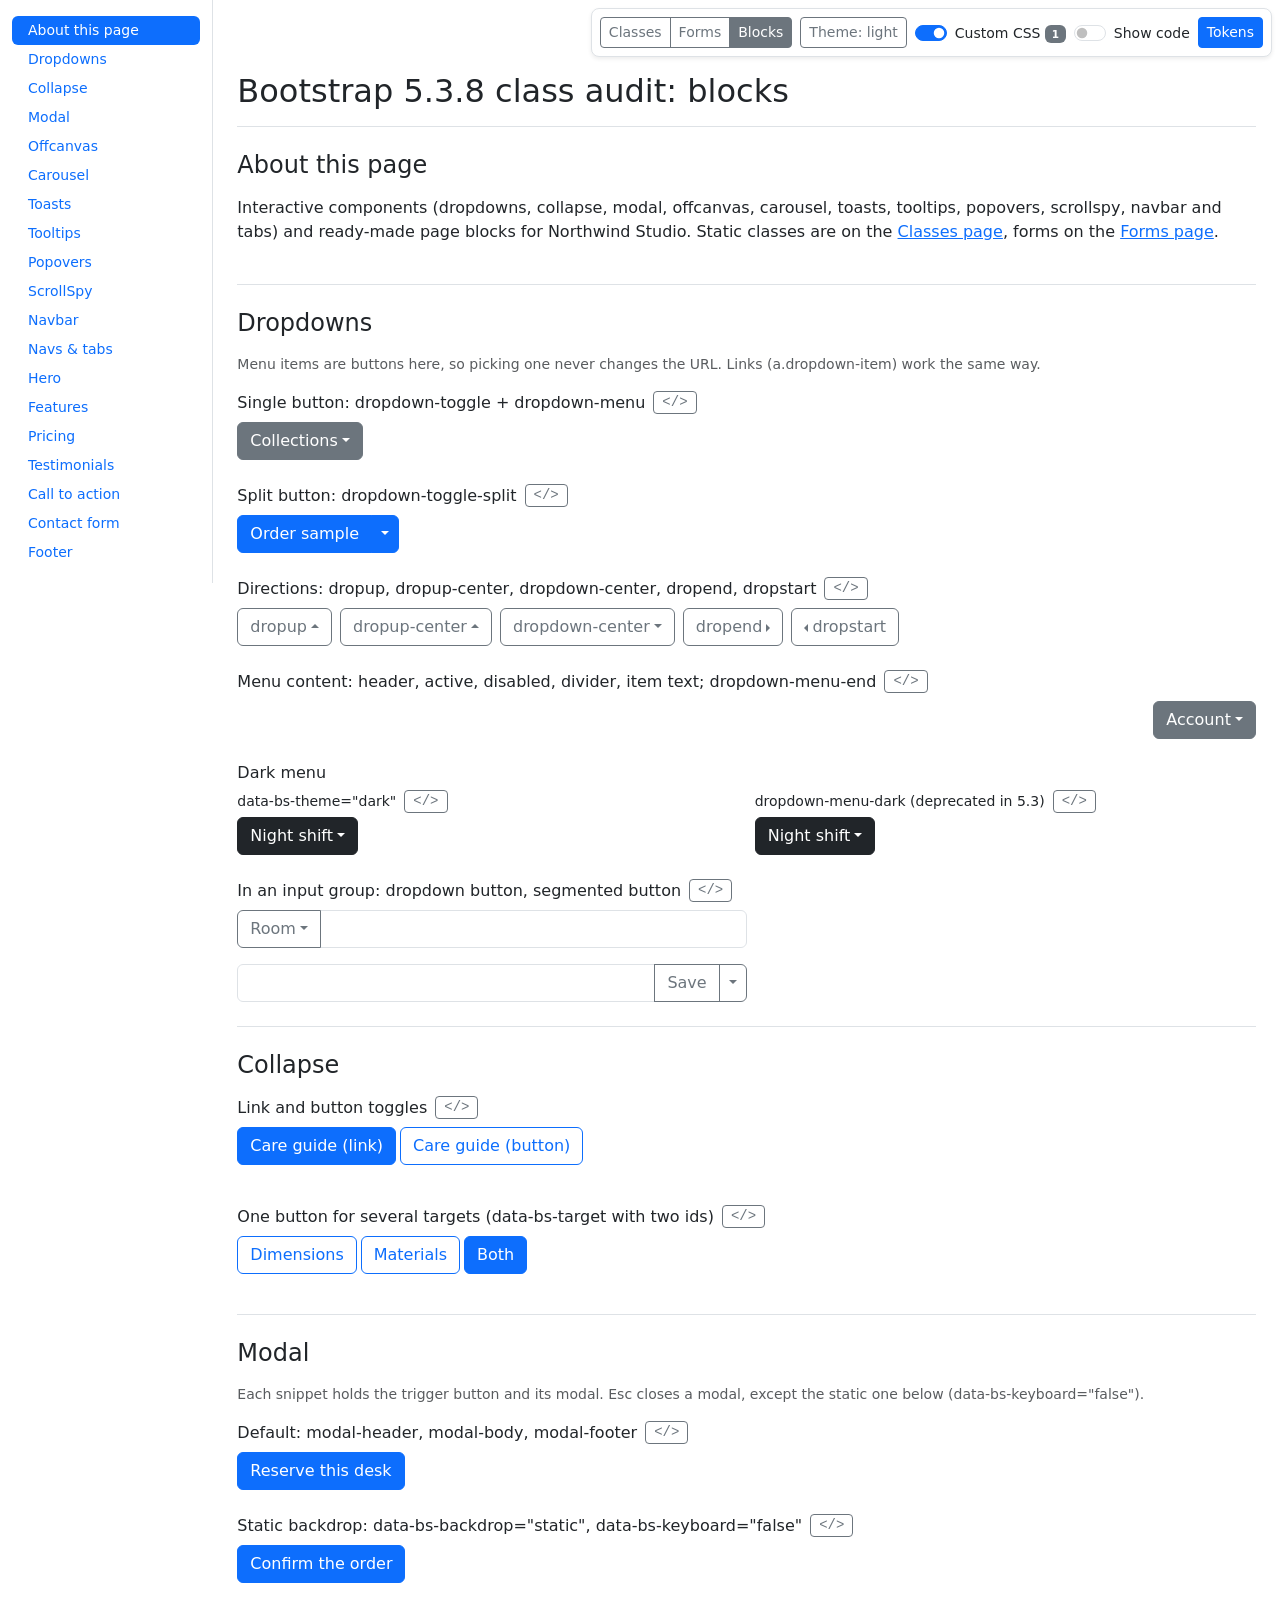
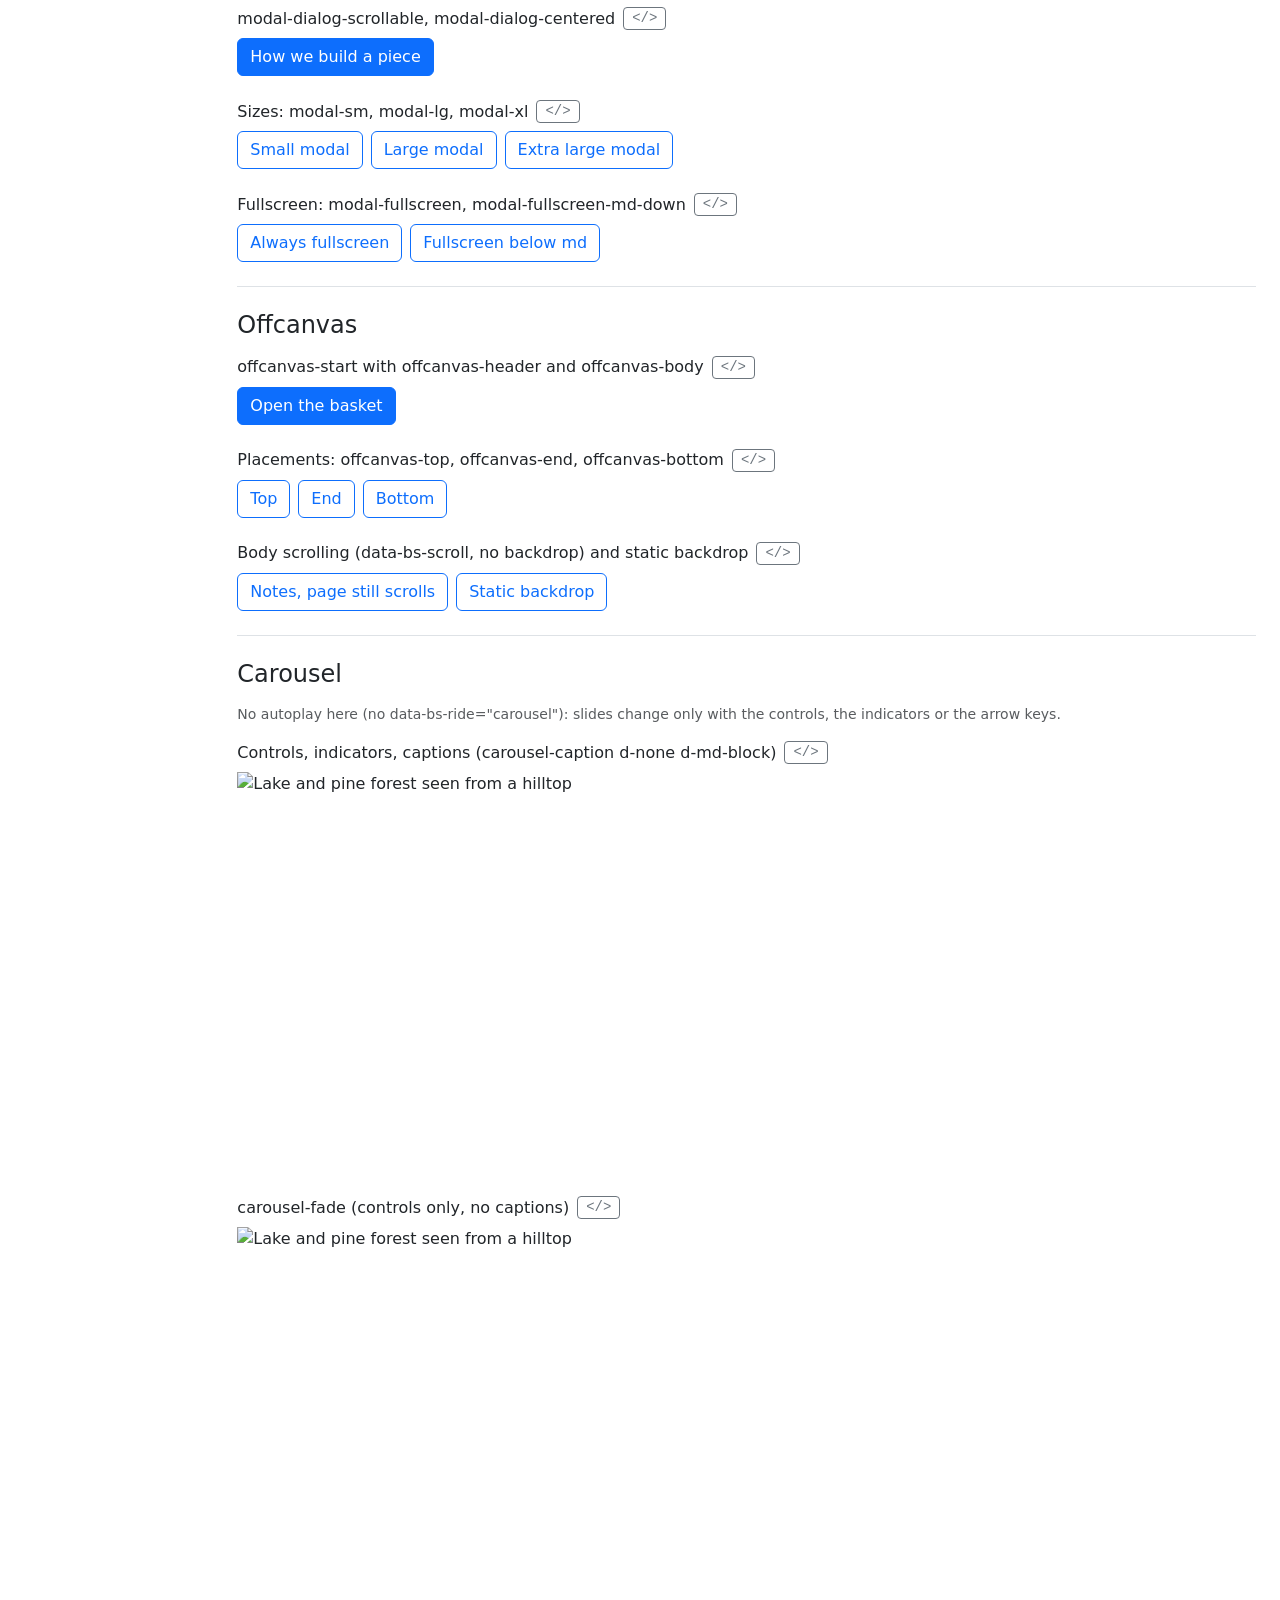
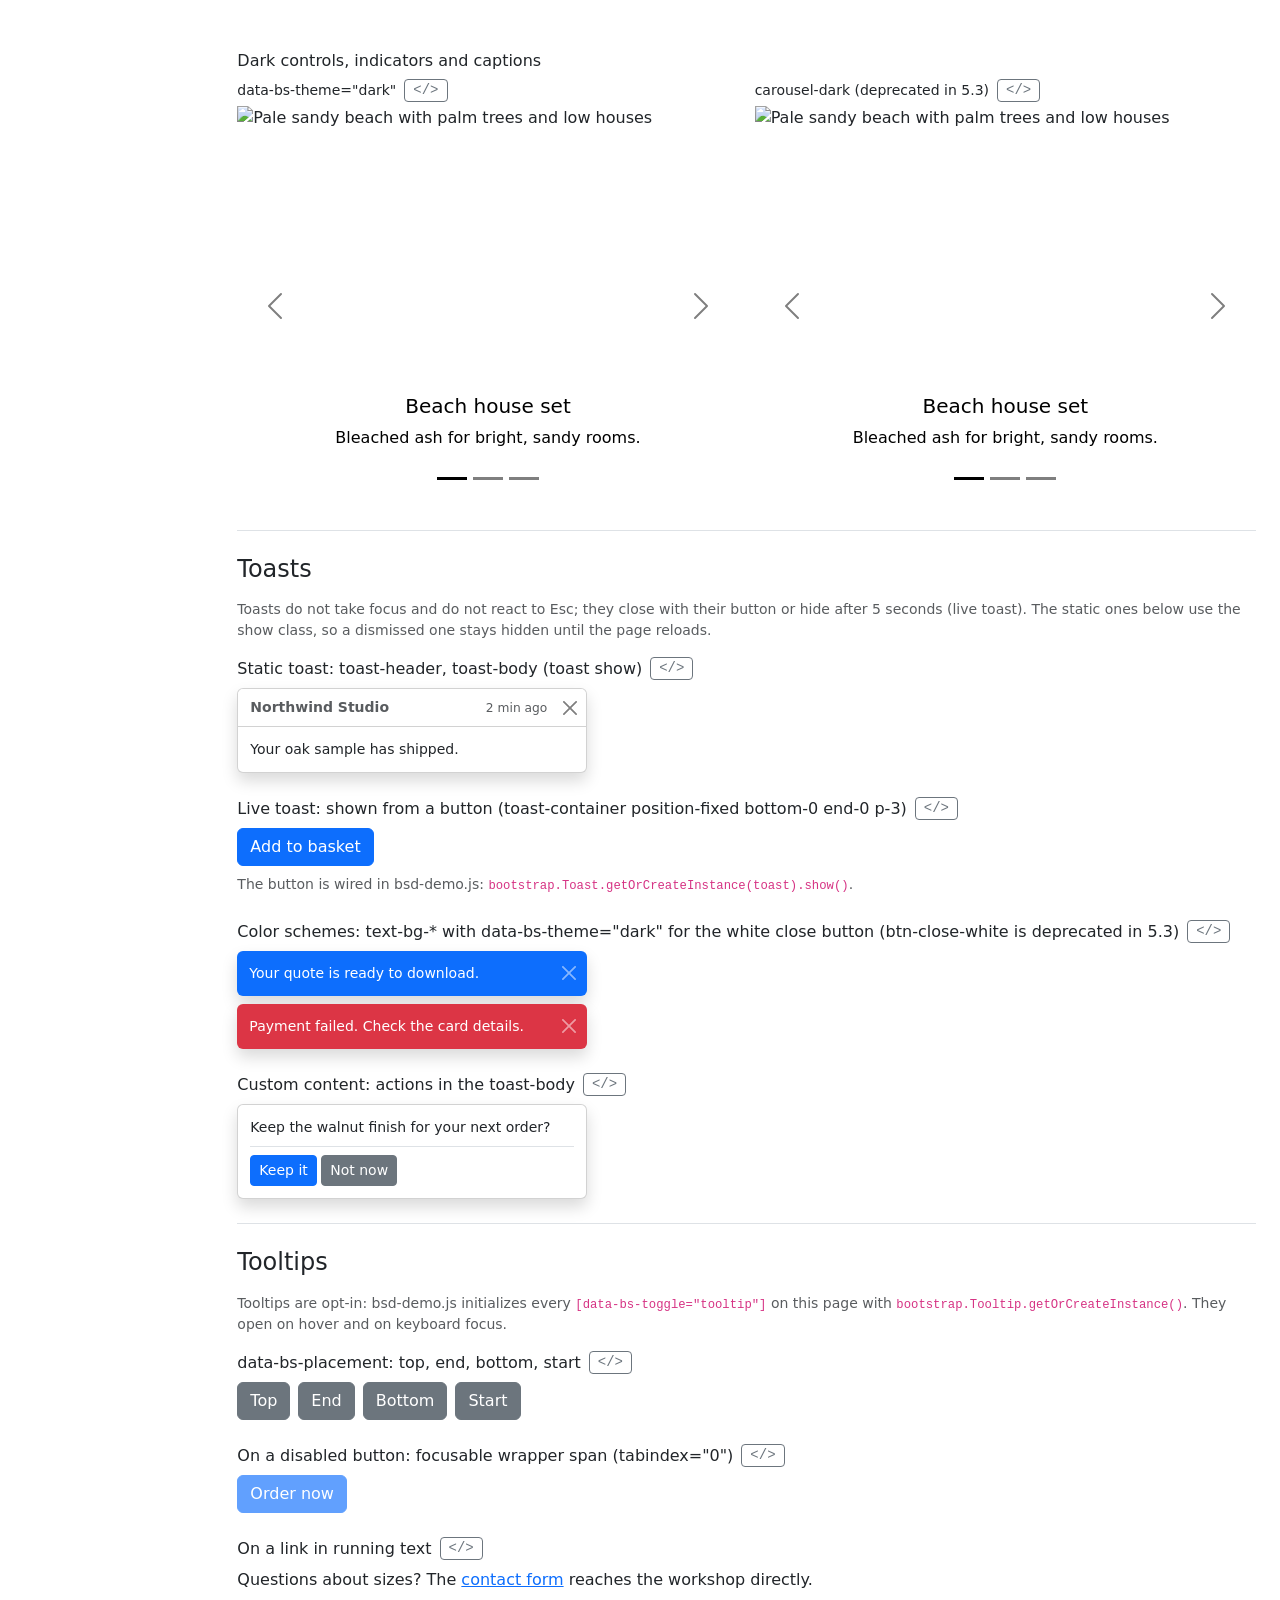
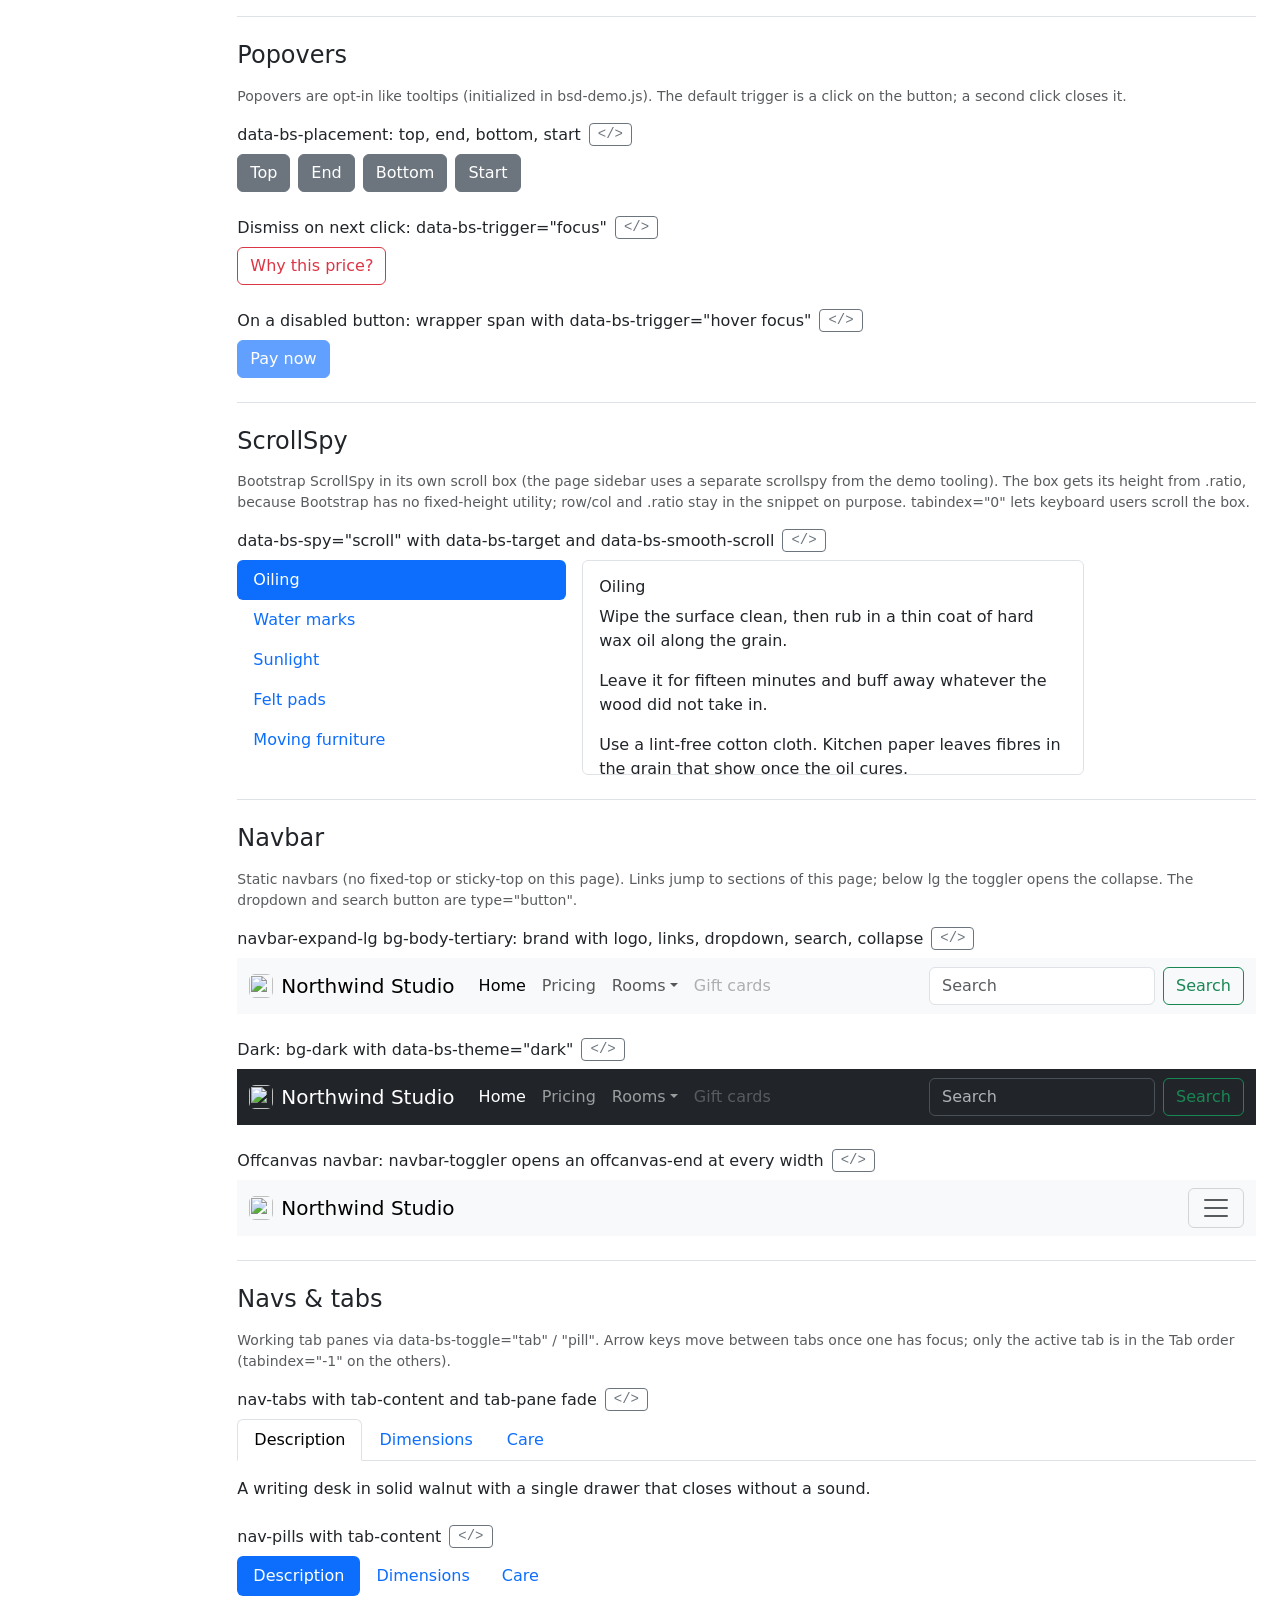
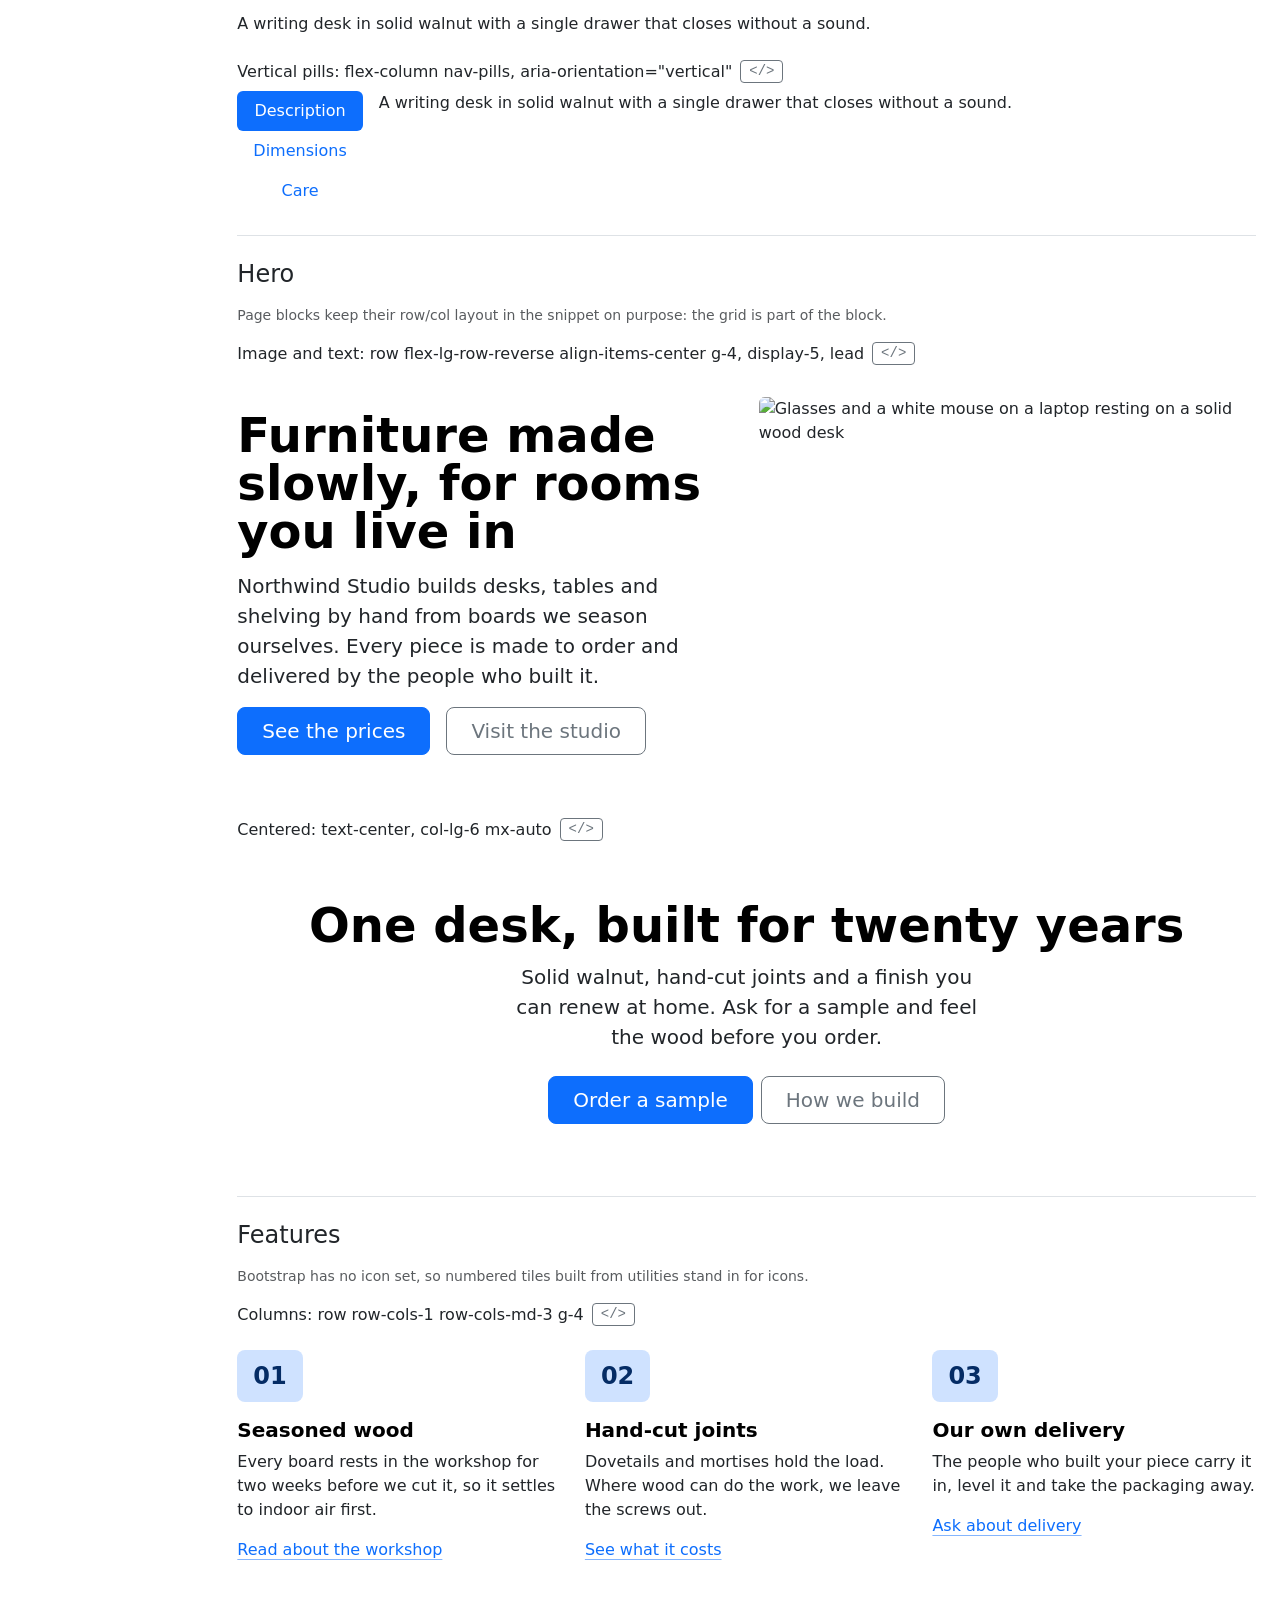
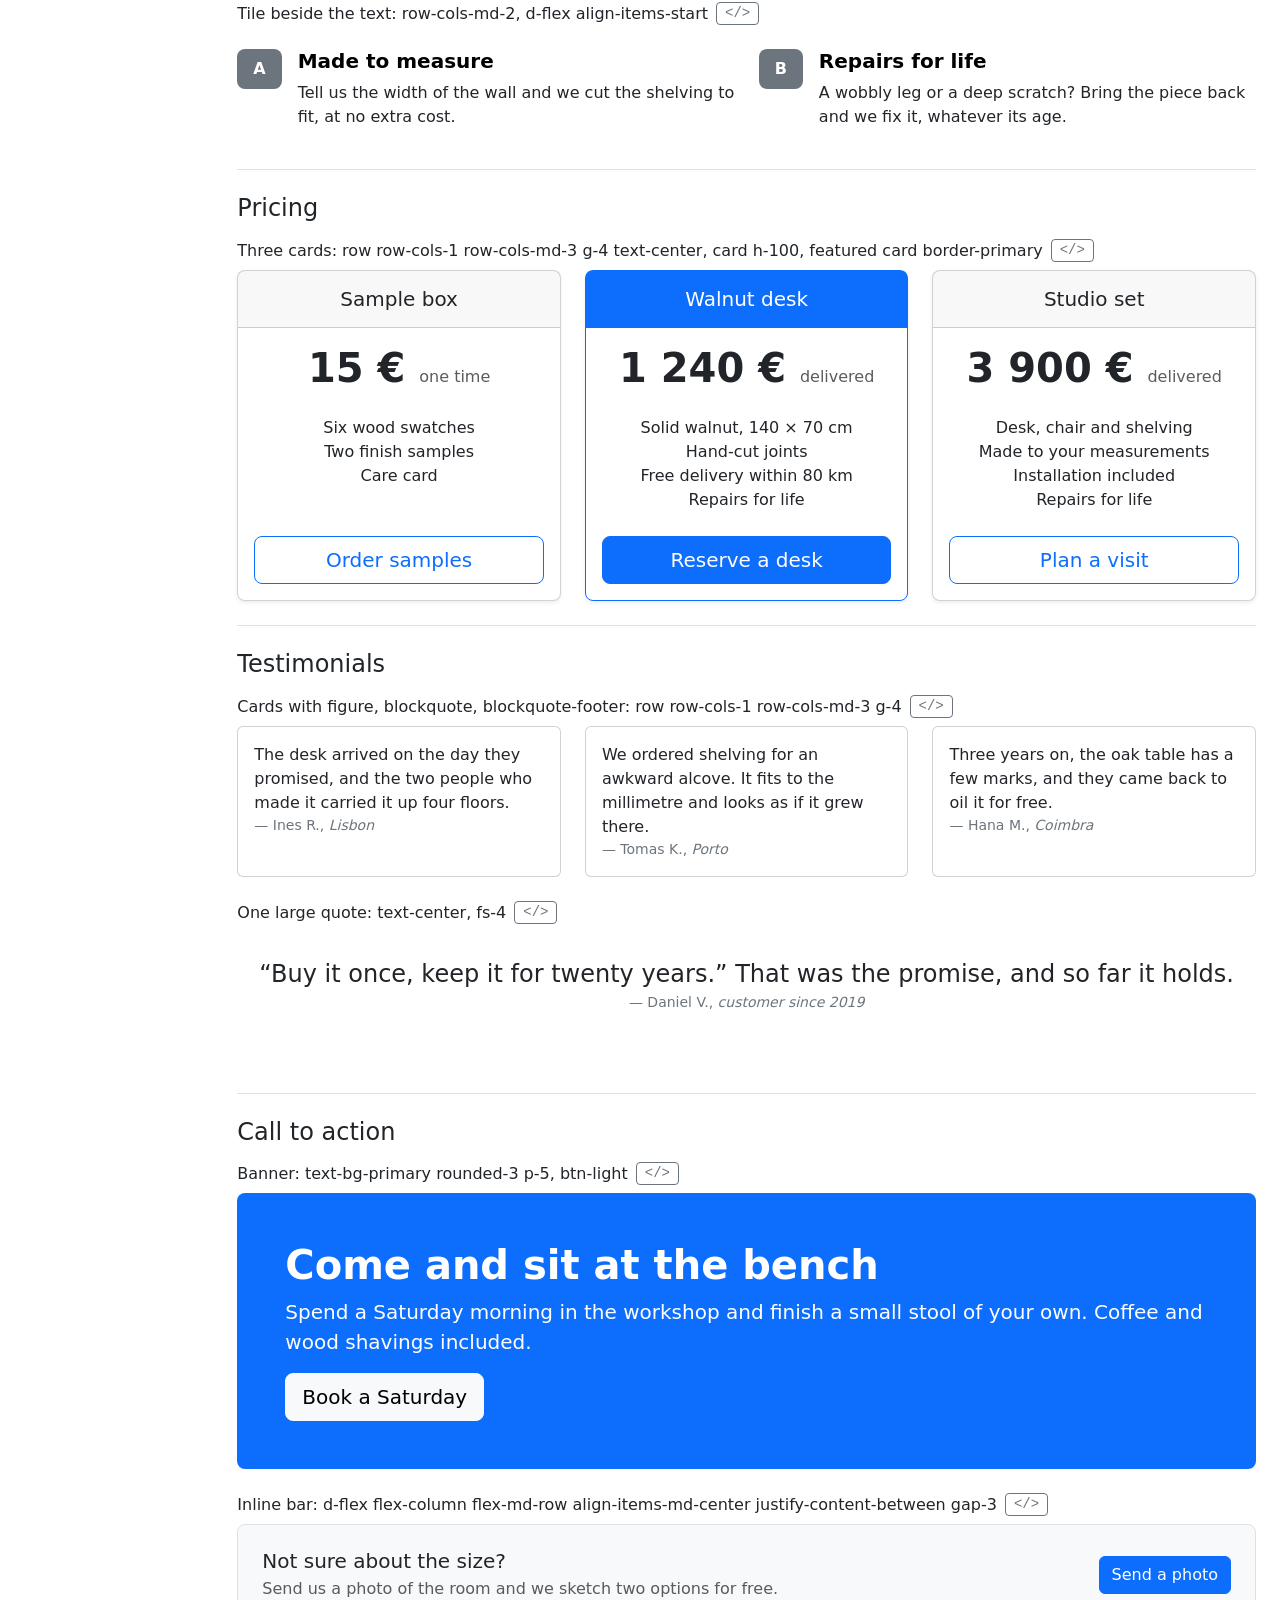
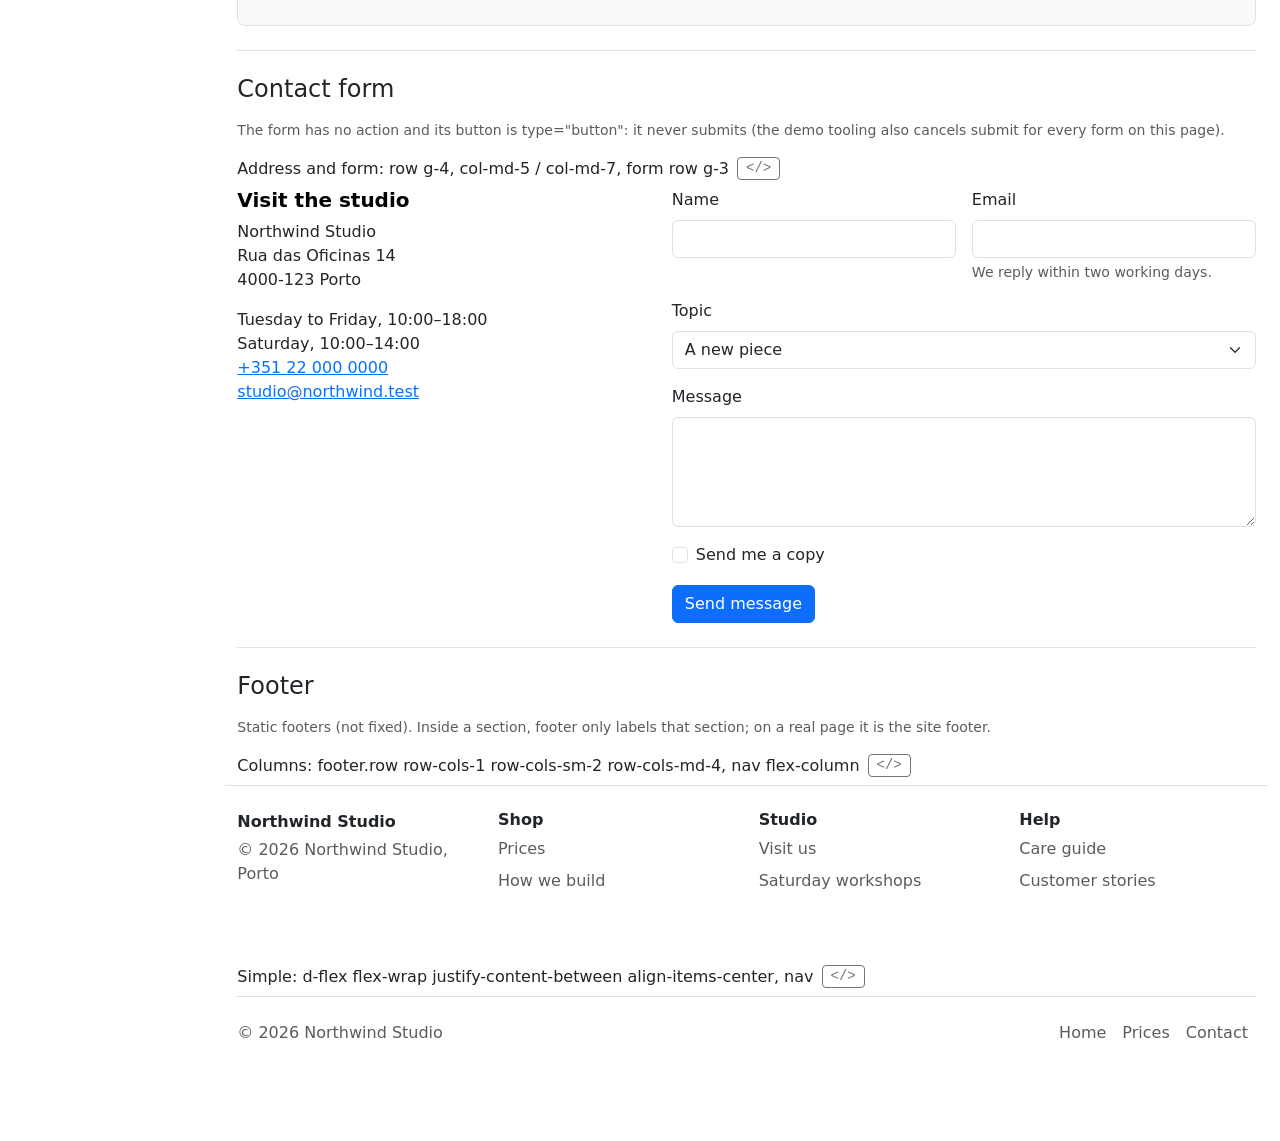
==== commit 73900aac: "blocks: Footer section Co-Authored-By: Claude Opus 5.5 <noreply@anthropic.com>" ====
--- a/blocks.html
+++ b/blocks.html
@@ -1238,7 +1238,7 @@
         <!-- ============================================================ -->
         <!-- Contact form                                                 -->
         <!-- ============================================================ -->
-        <section id="bsd-contact" class="py-4">
+        <section id="bsd-contact" class="py-4 border-bottom">
           <h2 class="h4 mb-3">Contact form</h2>
           <p class="small text-body-secondary">The form has no action and its button is type="button": it never submits (the demo tooling also cancels submit for every form on this page).</p>
 
@@ -1297,6 +1297,57 @@
           </div>
         </section>
 
+        <!-- ============================================================ -->
+        <!-- Footer                                                       -->
+        <!-- ============================================================ -->
+        <section id="bsd-footer" class="py-4">
+          <h2 class="h4 mb-3">Footer</h2>
+          <p class="small text-body-secondary">Static footers (not fixed). Inside a section, footer only labels that section; on a real page it is the site footer.</p>
+
+          <h3 class="h6 mt-3 mb-2">Columns: footer.row row-cols-1 row-cols-sm-2 row-cols-md-4, nav flex-column</h3>
+          <div data-demo>
+            <footer class="row row-cols-1 row-cols-sm-2 row-cols-md-4 py-4 border-top">
+              <div class="col mb-3">
+                <p class="fw-bold mb-1">Northwind Studio</p>
+                <p class="text-body-secondary mb-0">© 2026 Northwind Studio, Porto</p>
+              </div>
+              <div class="col mb-3">
+                <h4 class="fs-6 fw-bold">Shop</h4>
+                <ul class="nav flex-column">
+                  <li class="nav-item mb-2"><a href="#bsd-pricing" class="nav-link p-0 text-body-secondary">Prices</a></li>
+                  <li class="nav-item mb-2"><a href="#bsd-features" class="nav-link p-0 text-body-secondary">How we build</a></li>
+                </ul>
+              </div>
+              <div class="col mb-3">
+                <h4 class="fs-6 fw-bold">Studio</h4>
+                <ul class="nav flex-column">
+                  <li class="nav-item mb-2"><a href="#bsd-contact" class="nav-link p-0 text-body-secondary">Visit us</a></li>
+                  <li class="nav-item mb-2"><a href="#bsd-cta" class="nav-link p-0 text-body-secondary">Saturday workshops</a></li>
+                </ul>
+              </div>
+              <div class="col mb-3">
+                <h4 class="fs-6 fw-bold">Help</h4>
+                <ul class="nav flex-column">
+                  <li class="nav-item mb-2"><a href="#bsd-scrollspy" class="nav-link p-0 text-body-secondary">Care guide</a></li>
+                  <li class="nav-item mb-2"><a href="#bsd-testimonials" class="nav-link p-0 text-body-secondary">Customer stories</a></li>
+                </ul>
+              </div>
+            </footer>
+          </div>
+
+          <h3 class="h6 mt-4 mb-2">Simple: d-flex flex-wrap justify-content-between align-items-center, nav</h3>
+          <div data-demo>
+            <footer class="d-flex flex-wrap justify-content-between align-items-center py-3 border-top">
+              <p class="mb-0 text-body-secondary">© 2026 Northwind Studio</p>
+              <ul class="nav">
+                <li class="nav-item"><a href="#bsd-hero" class="nav-link px-2 text-body-secondary">Home</a></li>
+                <li class="nav-item"><a href="#bsd-pricing" class="nav-link px-2 text-body-secondary">Prices</a></li>
+                <li class="nav-item"><a href="#bsd-contact" class="nav-link px-2 text-body-secondary">Contact</a></li>
+              </ul>
+            </footer>
+          </div>
+        </section>
+
         <!-- bsd:continue -->
 
       </div>
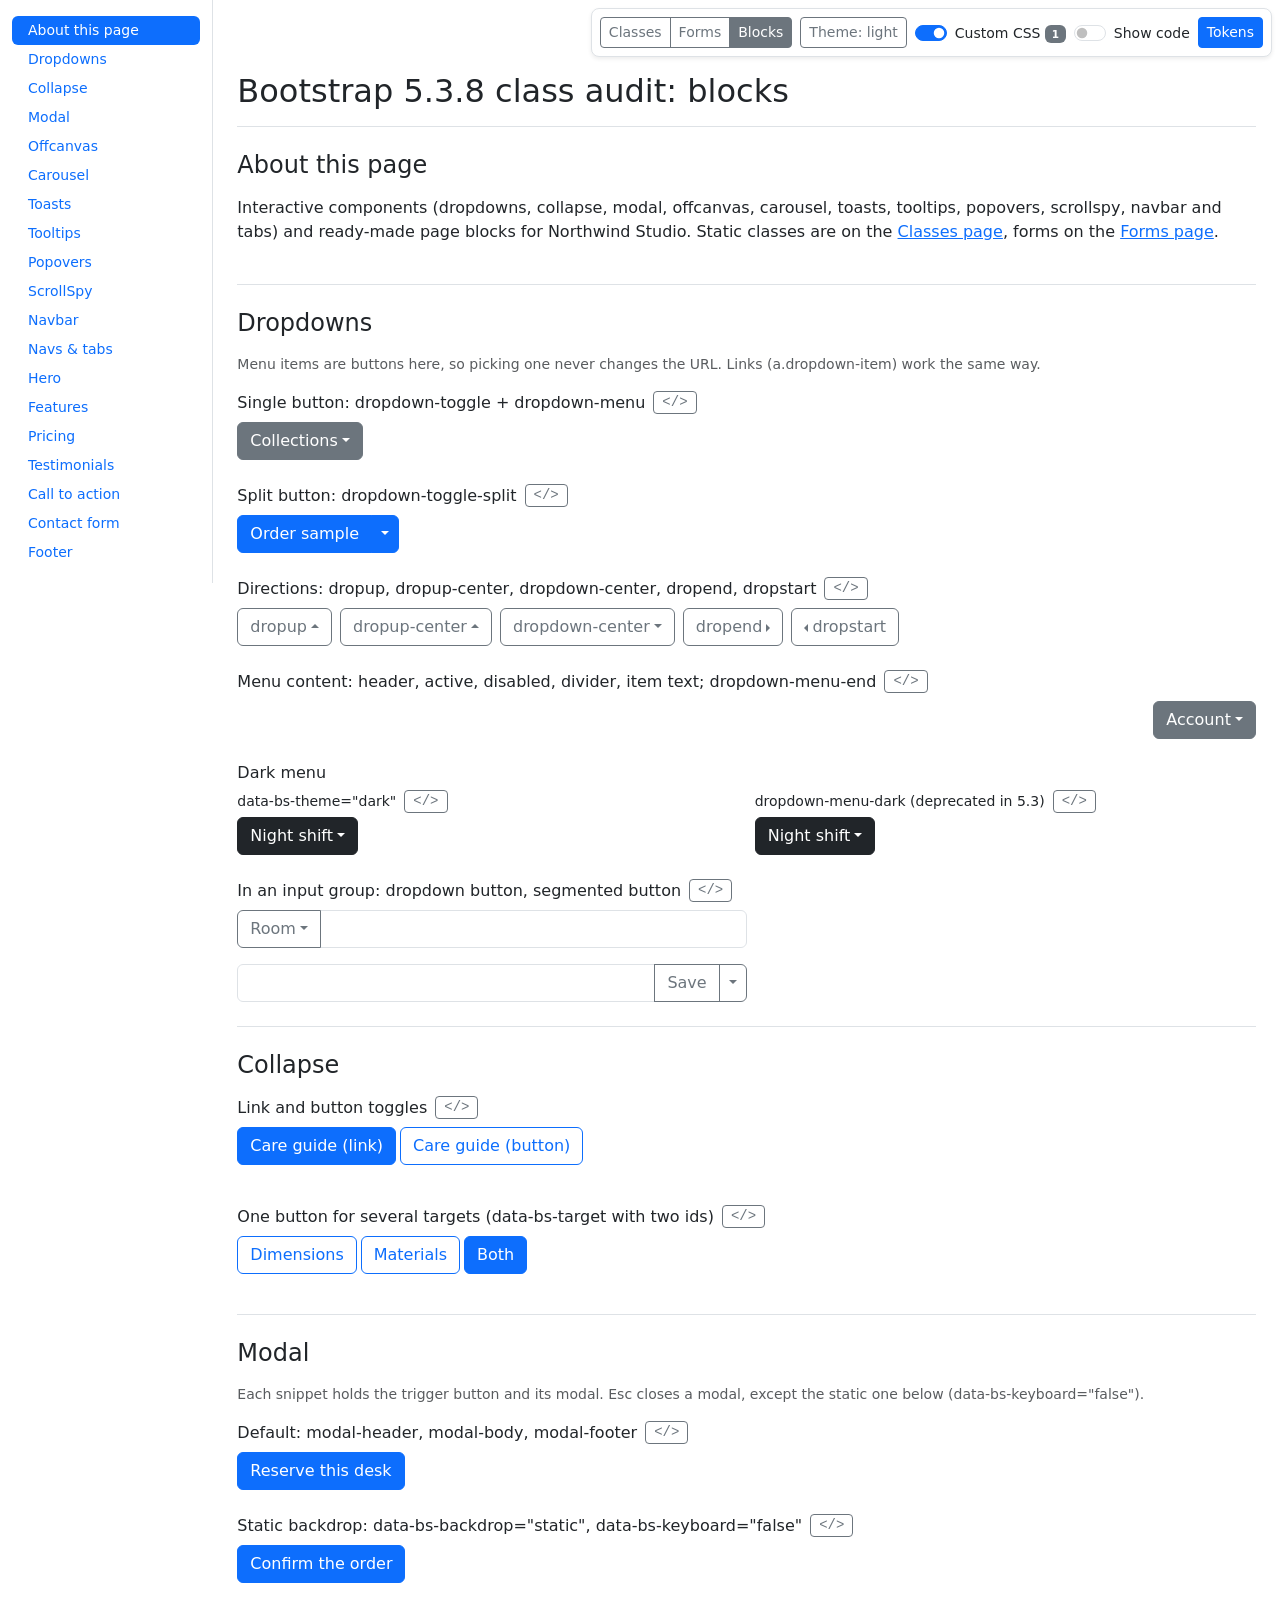
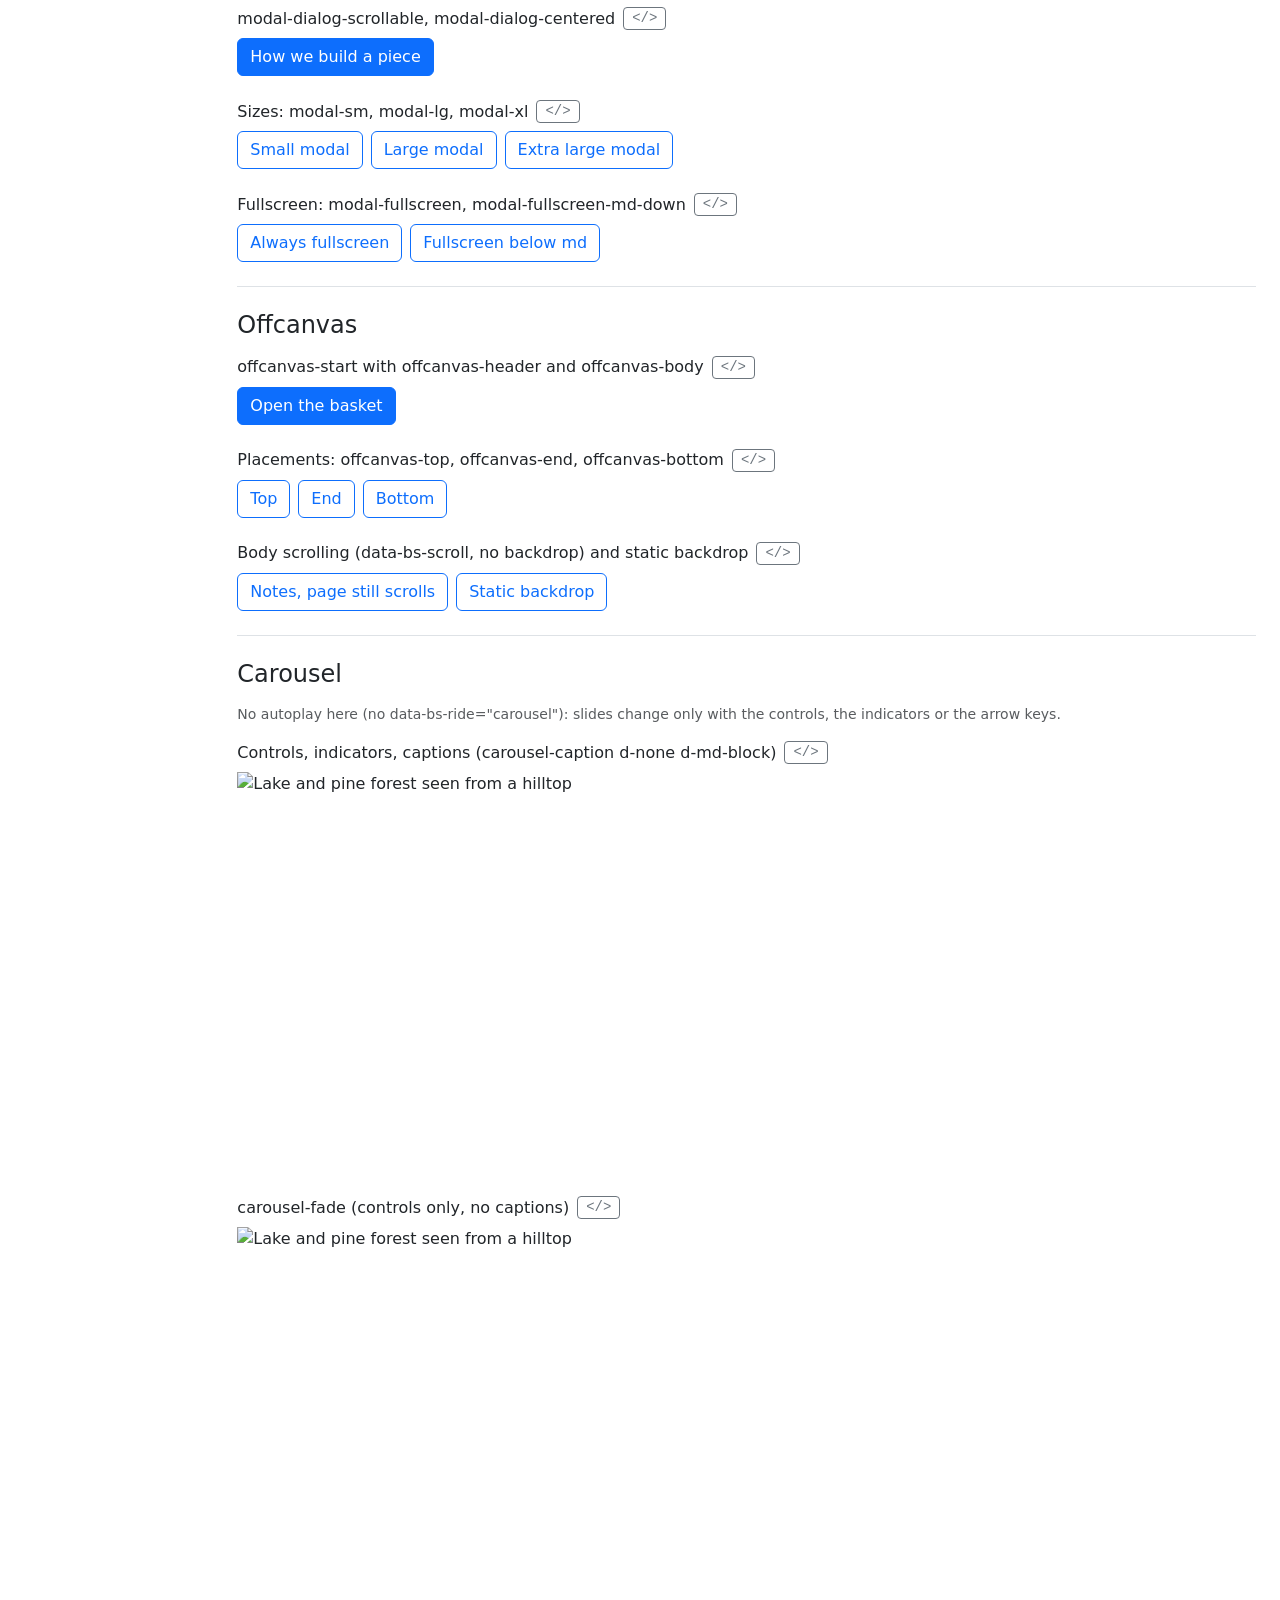
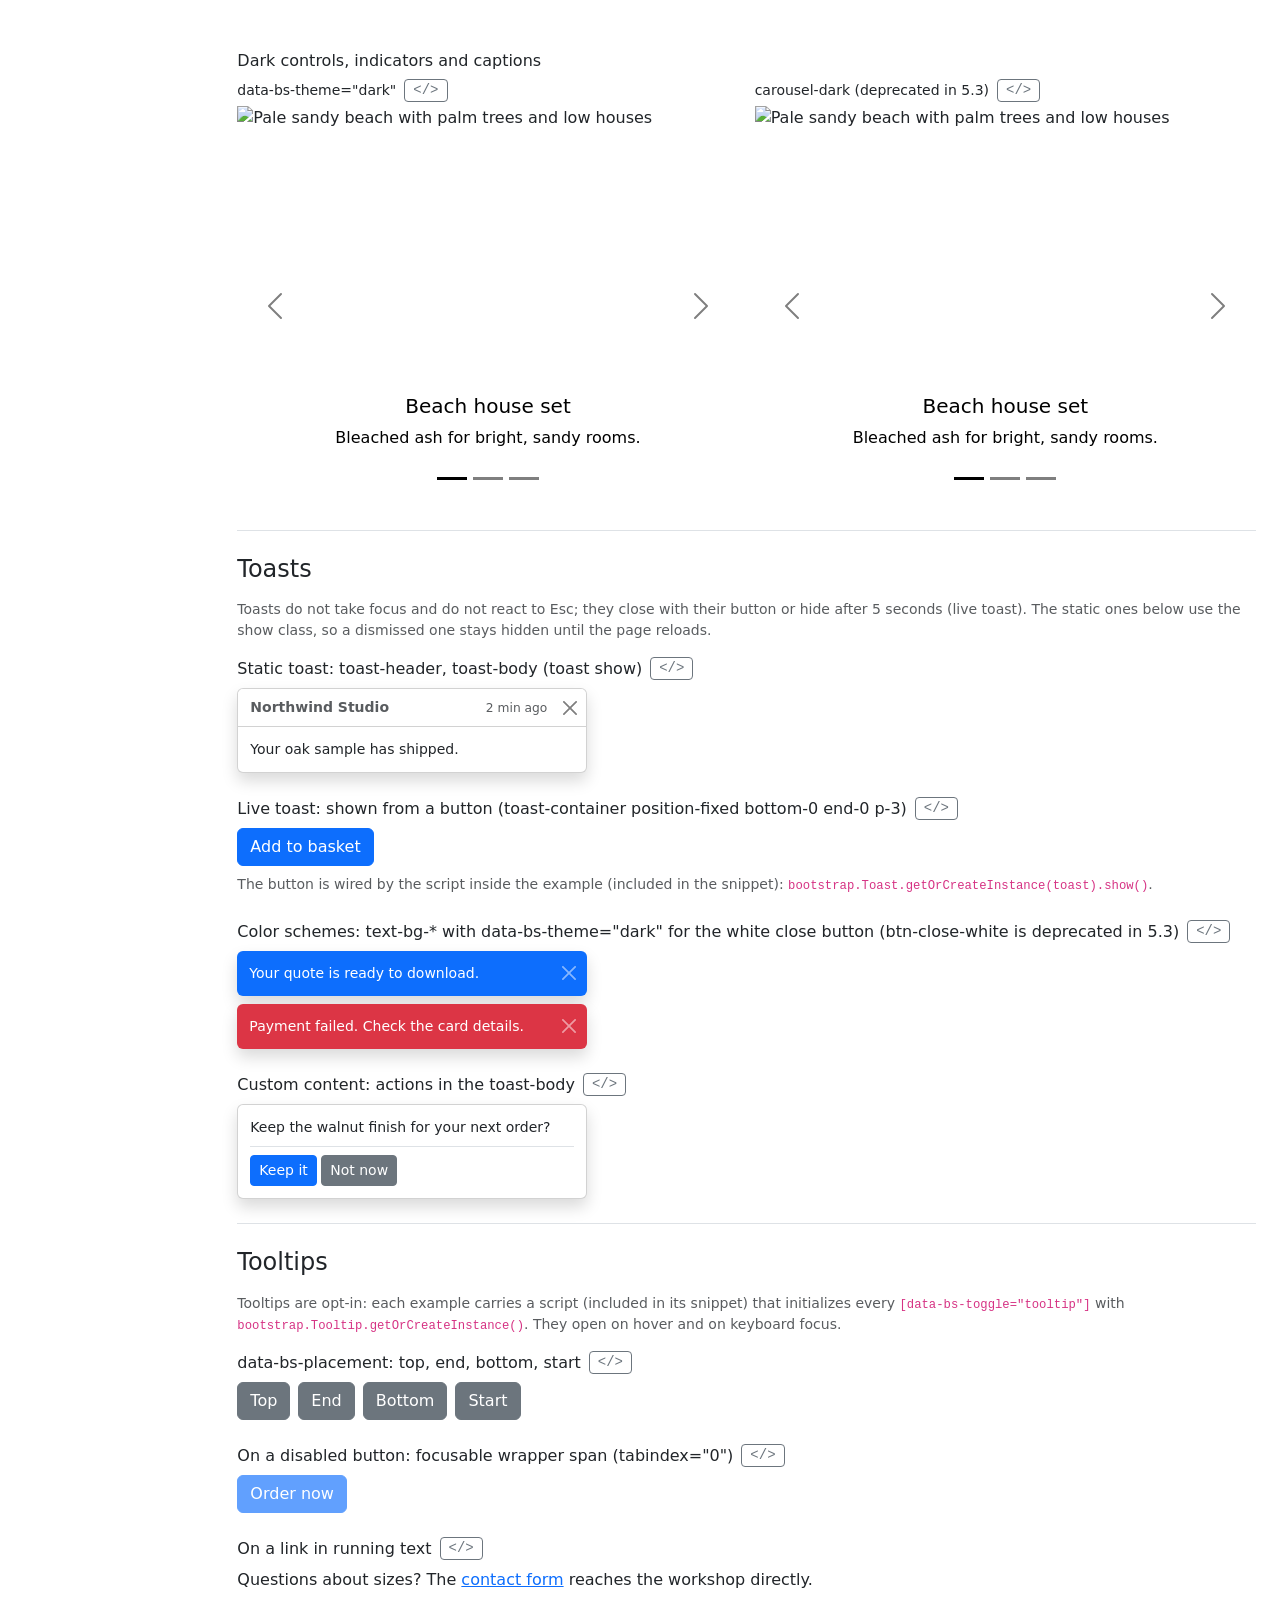
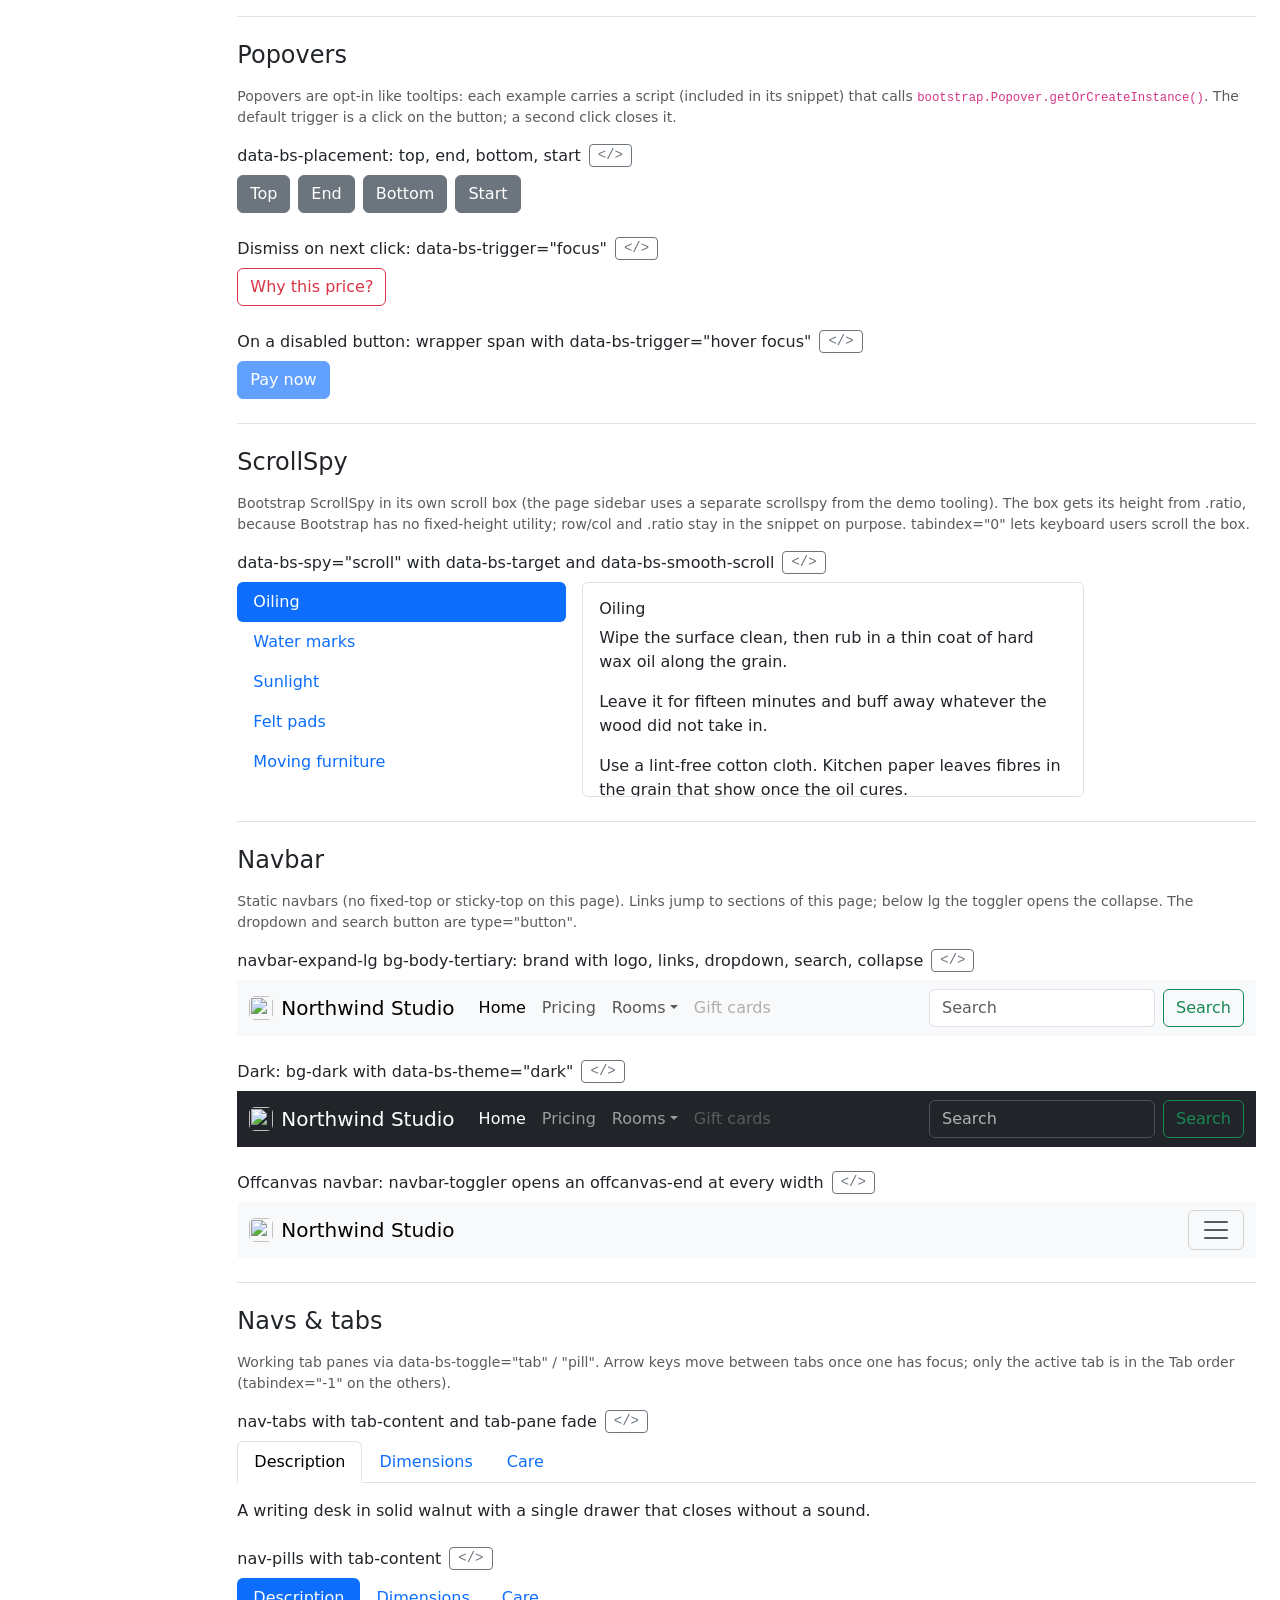
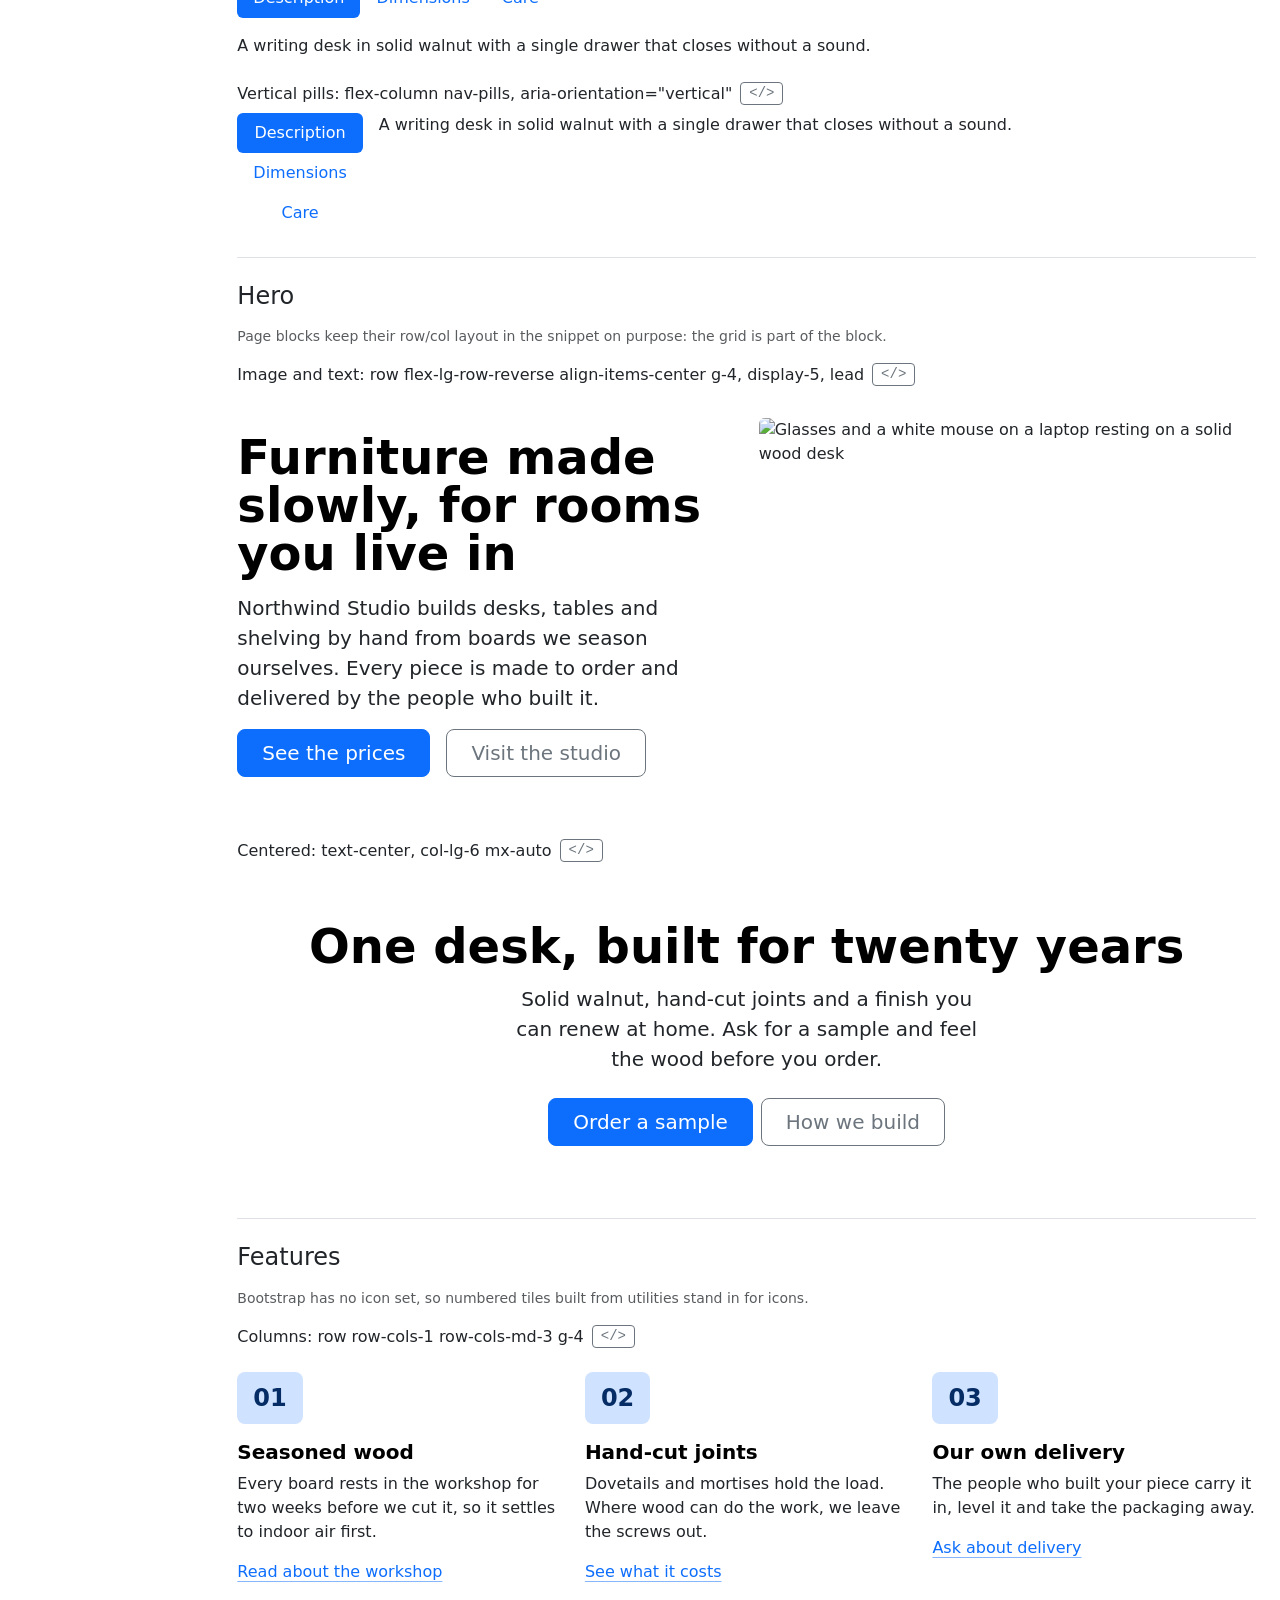
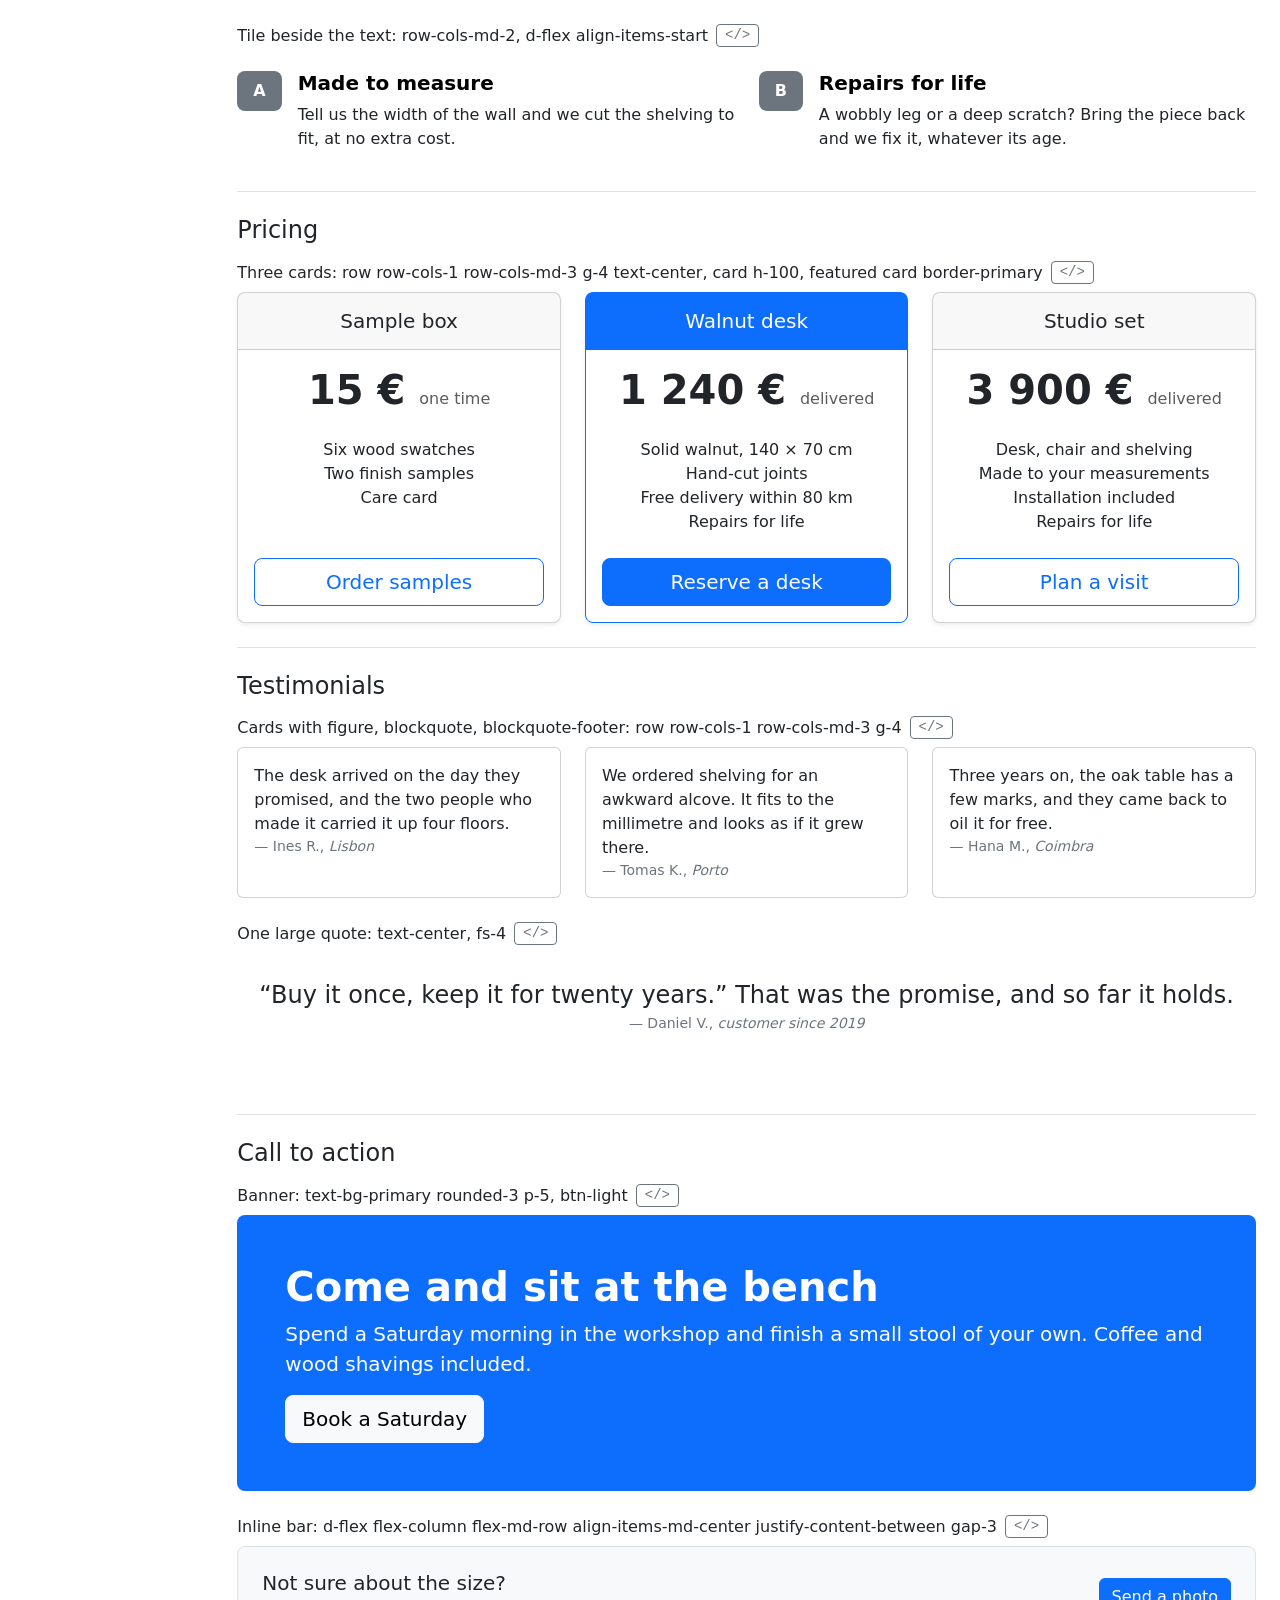
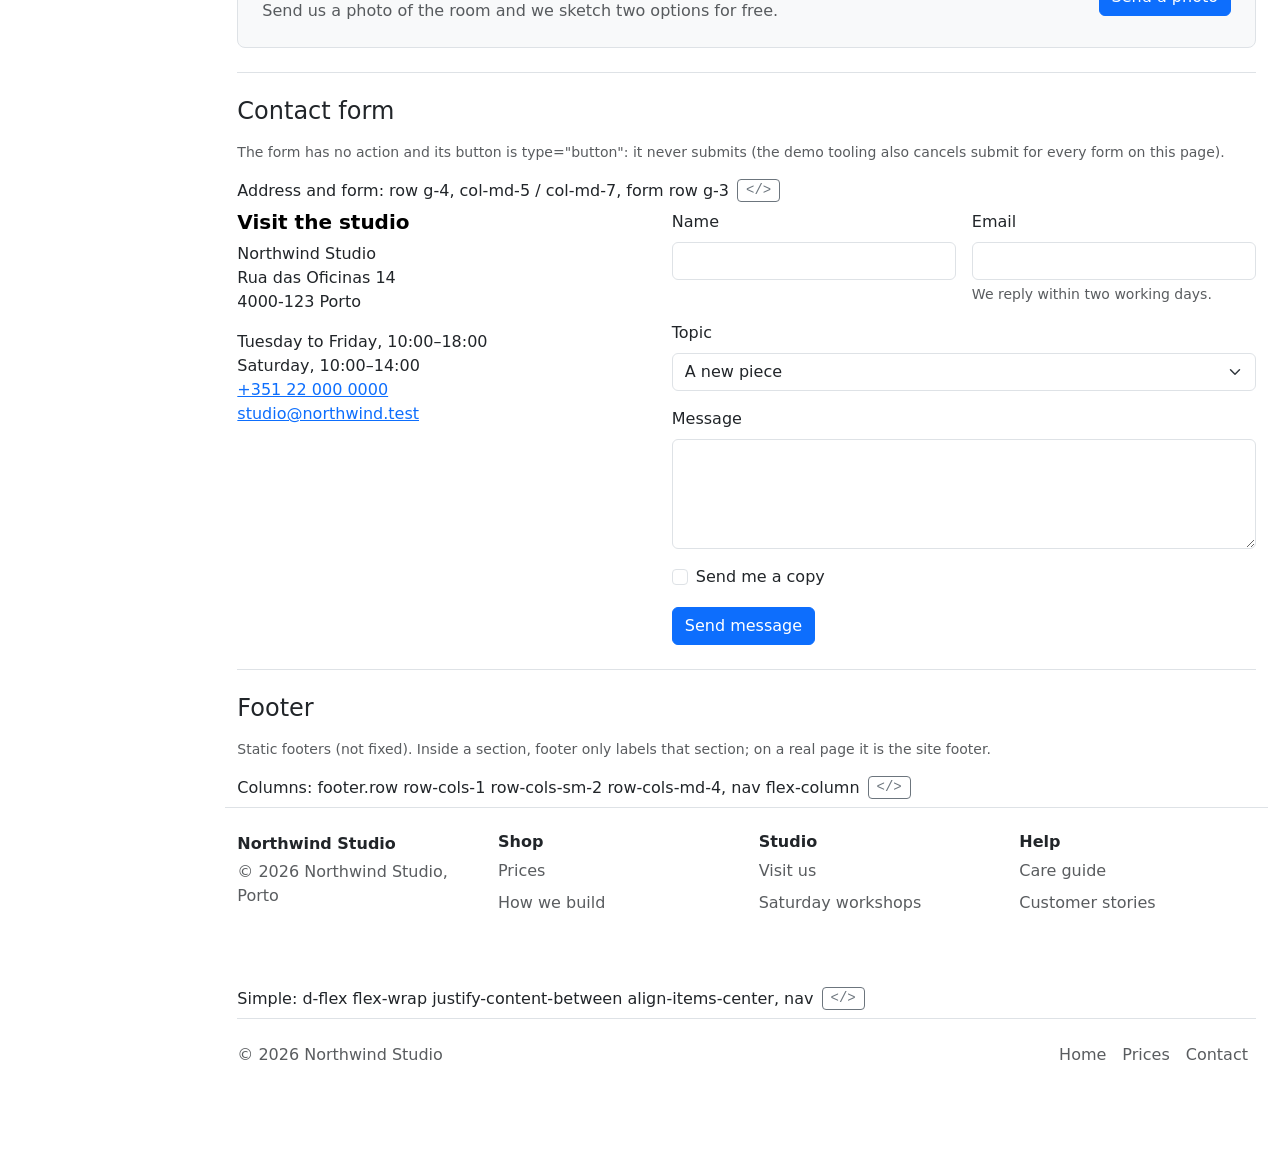
==== commit a49b6aa3: "Portable demo pages: CDN Bootstrap, inline bsd-demo, tabs fix, index.html" ====
--- a/blocks.html
+++ b/blocks.html
@@ -4,19 +4,22 @@
   <meta charset="utf-8">
   <meta name="viewport" content="width=device-width, initial-scale=1">
   <title>Bootstrap 5.3.8 class audit — Blocks</title>
-  <link rel="icon" href="assets/img/favicon/favicon.png">
-  <link rel="stylesheet" href="assets/css/bootstrap.min.css">
+  <link rel="icon" href="data:image/svg+xml,%3Csvg xmlns='http://www.w3.org/2000/svg' viewBox='0 0 16 16'%3E%3Crect width='16' height='16' rx='3' fill='%237952b3'/%3E%3Cpath d='M5 3.5h3.6c1.6 0 2.6.8 2.6 2.1 0 .9-.5 1.5-1.3 1.8 1 .2 1.7 1 1.7 2.1 0 1.5-1.1 2.5-2.9 2.5H5zM6.6 4.8v2.4h1.7c1 0 1.4-.4 1.4-1.2s-.5-1.2-1.4-1.2zm0 3.6v2.8h2c1 0 1.5-.5 1.5-1.4s-.6-1.4-1.6-1.4z' fill='%23fff'/%3E%3C/svg%3E">
+  <!-- Bootstrap 5.3.8 from jsDelivr (pinned). For a local copy, swap in the commented line. -->
+  <link rel="stylesheet" href="https://cdn.jsdelivr.net/npm/bootstrap@5.3.8/dist/css/bootstrap.min.css" integrity="sha384-sRIl4kxILFvY47J16cr9ZwB07vP4J8+LH7qKQnuqkuIAvNWLzeN8tE5YBujZqJLB" crossorigin="anonymous">
+  <!-- <link rel="stylesheet" href="assets/css/bootstrap.min.css"> -->
+  <!-- Theme under audit: the only local file this page needs -->
   <link rel="stylesheet" href="assets/css/main.css">
 </head>
 <body>
 
 <!--
-  Everything inside <main id="bs-demo"> is a self-contained fragment:
-  copy it into the <body> of any Bootstrap 5.3 site to audit that site's theme.
+  <main id="bs-demo"> plus the demo <script> before </body> form a self-contained fragment:
+  copy both into the <body> of any Bootstrap 5.3 site to audit that site's theme.
   Remove data-bsd-page there: it only drives the page switch between the demo pages.
 -->
 <main id="bs-demo" data-bsd-page="blocks">
-  <!-- Toolbar, sidebar (#bsd-nav) and tokens panel are built by assets/js/bsd-demo.js -->
+  <!-- Toolbar, sidebar (#bsd-nav) and tokens panel are built by the demo script before </body> -->
 
   <div class="container-fluid">
     <div class="row">
@@ -649,8 +652,21 @@
                 <div class="toast-body">Walnut desk added. Free delivery within 80 km.</div>
               </div>
             </div>
-          </div>
-          <p class="small text-body-secondary mt-2">The button is wired in bsd-demo.js: <code>bootstrap.Toast.getOrCreateInstance(toast).show()</code>.</p>
+            <script>
+              // Show the toast when the button is clicked
+              (function () {
+                function init() {
+                  var toast = document.getElementById('bsd-toast-live');
+                  document.getElementById('bsd-toast-live-btn').addEventListener('click', function () {
+                    bootstrap.Toast.getOrCreateInstance(toast).show();
+                  });
+                }
+                if (document.readyState === 'loading') document.addEventListener('DOMContentLoaded', init, { once: true });
+                else init();
+              })();
+            </script>
+          </div>
+          <p class="small text-body-secondary mt-2">The button is wired by the script inside the example (included in the snippet): <code>bootstrap.Toast.getOrCreateInstance(toast).show()</code>.</p>
 
           <h3 class="h6 mt-4 mb-2">Color schemes: text-bg-* with data-bs-theme="dark" for the white close button (btn-close-white is deprecated in 5.3)</h3>
           <div data-demo class="d-grid gap-2">
@@ -687,7 +703,7 @@
         <!-- ============================================================ -->
         <section id="bsd-tooltips" class="py-4 border-bottom">
           <h2 class="h4 mb-3">Tooltips</h2>
-          <p class="small text-body-secondary">Tooltips are opt-in: bsd-demo.js initializes every <code>[data-bs-toggle="tooltip"]</code> on this page with <code>bootstrap.Tooltip.getOrCreateInstance()</code>. They open on hover and on keyboard focus.</p>
+          <p class="small text-body-secondary">Tooltips are opt-in: each example carries a script (included in its snippet) that initializes every <code>[data-bs-toggle="tooltip"]</code> with <code>bootstrap.Tooltip.getOrCreateInstance()</code>. They open on hover and on keyboard focus.</p>
 
           <h3 class="h6 mt-3 mb-2">data-bs-placement: top, end, bottom, start</h3>
           <div data-demo class="d-flex flex-wrap gap-2">
@@ -695,6 +711,18 @@
             <button type="button" class="btn btn-secondary" data-bs-toggle="tooltip" data-bs-placement="right" data-bs-title="Made to order">End</button>
             <button type="button" class="btn btn-secondary" data-bs-toggle="tooltip" data-bs-placement="bottom" data-bs-title="Solid walnut">Bottom</button>
             <button type="button" class="btn btn-secondary" data-bs-toggle="tooltip" data-bs-placement="left" data-bs-title="Free delivery nearby">Start</button>
+            <script>
+              // Tooltips are opt-in: initialize them once Bootstrap has loaded
+              (function () {
+                function init() {
+                  document.querySelectorAll('[data-bs-toggle="tooltip"]').forEach(function (el) {
+                    bootstrap.Tooltip.getOrCreateInstance(el);
+                  });
+                }
+                if (document.readyState === 'loading') document.addEventListener('DOMContentLoaded', init, { once: true });
+                else init();
+              })();
+            </script>
           </div>
 
           <h3 class="h6 mt-4 mb-2">On a disabled button: focusable wrapper span (tabindex="0")</h3>
@@ -702,11 +730,35 @@
             <span class="d-inline-block" tabindex="0" data-bs-toggle="tooltip" data-bs-title="Pick a finish first">
               <button class="btn btn-primary" type="button" disabled>Order now</button>
             </span>
+            <script>
+              // Tooltips are opt-in: initialize them once Bootstrap has loaded
+              (function () {
+                function init() {
+                  document.querySelectorAll('[data-bs-toggle="tooltip"]').forEach(function (el) {
+                    bootstrap.Tooltip.getOrCreateInstance(el);
+                  });
+                }
+                if (document.readyState === 'loading') document.addEventListener('DOMContentLoaded', init, { once: true });
+                else init();
+              })();
+            </script>
           </div>
 
           <h3 class="h6 mt-4 mb-2">On a link in running text</h3>
           <div data-demo>
             <p class="mb-0">Questions about sizes? The <a href="forms.html" data-bs-toggle="tooltip" data-bs-title="Opens the Forms page">contact form</a> reaches the workshop directly.</p>
+            <script>
+              // Tooltips are opt-in: initialize them once Bootstrap has loaded
+              (function () {
+                function init() {
+                  document.querySelectorAll('[data-bs-toggle="tooltip"]').forEach(function (el) {
+                    bootstrap.Tooltip.getOrCreateInstance(el);
+                  });
+                }
+                if (document.readyState === 'loading') document.addEventListener('DOMContentLoaded', init, { once: true });
+                else init();
+              })();
+            </script>
           </div>
         </section>
 
@@ -715,7 +767,7 @@
         <!-- ============================================================ -->
         <section id="bsd-popovers" class="py-4 border-bottom">
           <h2 class="h4 mb-3">Popovers</h2>
-          <p class="small text-body-secondary">Popovers are opt-in like tooltips (initialized in bsd-demo.js). The default trigger is a click on the button; a second click closes it.</p>
+          <p class="small text-body-secondary">Popovers are opt-in like tooltips: each example carries a script (included in its snippet) that calls <code>bootstrap.Popover.getOrCreateInstance()</code>. The default trigger is a click on the button; a second click closes it.</p>
 
           <h3 class="h6 mt-3 mb-2">data-bs-placement: top, end, bottom, start</h3>
           <div data-demo class="d-flex flex-wrap gap-2">
@@ -723,11 +775,35 @@
             <button type="button" class="btn btn-secondary" data-bs-toggle="popover" data-bs-placement="right" data-bs-title="Finish" data-bs-content="Three coats of hard wax oil.">End</button>
             <button type="button" class="btn btn-secondary" data-bs-toggle="popover" data-bs-placement="bottom" data-bs-title="Assembly" data-bs-content="Legs slot in without tools.">Bottom</button>
             <button type="button" class="btn btn-secondary" data-bs-toggle="popover" data-bs-placement="left" data-bs-title="Returns" data-bs-content="Thirty days, collected from your door.">Start</button>
+            <script>
+              // Popovers are opt-in: initialize them once Bootstrap has loaded
+              (function () {
+                function init() {
+                  document.querySelectorAll('[data-bs-toggle="popover"]').forEach(function (el) {
+                    bootstrap.Popover.getOrCreateInstance(el);
+                  });
+                }
+                if (document.readyState === 'loading') document.addEventListener('DOMContentLoaded', init, { once: true });
+                else init();
+              })();
+            </script>
           </div>
 
           <h3 class="h6 mt-4 mb-2">Dismiss on next click: data-bs-trigger="focus"</h3>
           <div data-demo>
             <a tabindex="0" class="btn btn-outline-danger" role="button" data-bs-toggle="popover" data-bs-trigger="focus" data-bs-title="Price includes VAT" data-bs-content="A click anywhere else closes this popover.">Why this price?</a>
+            <script>
+              // Popovers are opt-in: initialize them once Bootstrap has loaded
+              (function () {
+                function init() {
+                  document.querySelectorAll('[data-bs-toggle="popover"]').forEach(function (el) {
+                    bootstrap.Popover.getOrCreateInstance(el);
+                  });
+                }
+                if (document.readyState === 'loading') document.addEventListener('DOMContentLoaded', init, { once: true });
+                else init();
+              })();
+            </script>
           </div>
 
           <h3 class="h6 mt-4 mb-2">On a disabled button: wrapper span with data-bs-trigger="hover focus"</h3>
@@ -735,6 +811,18 @@
             <span class="d-inline-block" tabindex="0" data-bs-toggle="popover" data-bs-trigger="hover focus" data-bs-content="Choose a delivery slot first.">
               <button class="btn btn-primary" type="button" disabled>Pay now</button>
             </span>
+            <script>
+              // Popovers are opt-in: initialize them once Bootstrap has loaded
+              (function () {
+                function init() {
+                  document.querySelectorAll('[data-bs-toggle="popover"]').forEach(function (el) {
+                    bootstrap.Popover.getOrCreateInstance(el);
+                  });
+                }
+                if (document.readyState === 'loading') document.addEventListener('DOMContentLoaded', init, { once: true });
+                else init();
+              })();
+            </script>
           </div>
         </section>
 
@@ -1357,12 +1445,824 @@
   <!-- Screen reader announcements for the demo tooling -->
   <div class="visually-hidden" aria-live="polite" id="bsd-live"></div>
 
-  <!-- Demo tooling (classic script, runs before the Bootstrap bundle below) -->
-  <script src="assets/js/bsd-demo.js"></script>
-
 </main>
 
-<script src="assets/js/bootstrap.bundle.min.js"></script>
-<script src="assets/js/main.js"></script>
+<!-- Bootstrap 5.3.8 bundle from jsDelivr (pinned). For a local copy, swap in the commented line. -->
+<script src="https://cdn.jsdelivr.net/npm/bootstrap@5.3.8/dist/js/bootstrap.bundle.min.js" integrity="sha384-FKyoEForCGlyvwx9Hj09JcYn3nv7wiPVlz7YYwJrWVcXK/BmnVDxM+D2scQbITxI" crossorigin="anonymous"></script>
+<!-- <script src="assets/js/bootstrap.bundle.min.js"></script> -->
+
+<!-- Demo tooling (inlined, no external file): toolbar, sidebar, tokens panel, snippet generator -->
+<!-- bsd-demo:start -->
+<script>
+// Demo tooling for the Bootstrap class audit pages (#bs-demo fragment).
+// Inlined as a classic <script> right before </body>, after the Bootstrap bundle.
+// To use the fragment on another site, copy this <script> along with <main id="bs-demo">.
+
+(function () {
+  'use strict';
+
+  var root = document.getElementById('bs-demo');
+  if (!root) return;
+
+  // Run once per page: a second copy of this file does nothing
+  if (root.hasAttribute('data-bsd-tooling')) return;
+  root.setAttribute('data-bsd-tooling', '');
+
+  // ------------------------------------------------------------------
+  // Tooling markup: toolbar, sidebar (offcanvas below lg) and tokens panel.
+  // Built before anything else so the code below finds them by id.
+  // The page only provides the layout: a .row whose first column holds
+  // the sections; the sidebar column is inserted in front of it.
+  // ------------------------------------------------------------------
+
+  function fromHTML(html) {
+    var box = document.createElement('div');
+    box.innerHTML = html;
+    return box.firstElementChild;
+  }
+
+  // Demo pages for the toolbar page switch. A page opts in with
+  // data-bsd-page="<id>" on #bs-demo; without it (e.g. the fragment pasted
+  // into another site) no switch is rendered.
+  var PAGES = [
+    { id: 'classes', href: 'classes.html', label: 'Classes' },
+    { id: 'forms', href: 'forms.html', label: 'Forms' },
+    { id: 'blocks', href: 'blocks.html', label: 'Blocks' }
+  ];
+
+  function buildPageSwitch() {
+    var current = root.getAttribute('data-bsd-page');
+    var known = false;
+    for (var i = 0; i < PAGES.length; i++) {
+      if (PAGES[i].id === current) known = true;
+    }
+    if (!known) return null;
+
+    var group = document.createElement('nav');
+    group.className = 'btn-group btn-group-sm';
+    group.setAttribute('aria-label', 'Demo pages');
+    for (var j = 0; j < PAGES.length; j++) {
+      var link = document.createElement('a');
+      link.className = 'btn btn-outline-secondary';
+      link.href = PAGES[j].href;
+      link.textContent = PAGES[j].label;
+      if (PAGES[j].id === current) {
+        link.classList.add('active');
+        link.setAttribute('aria-current', 'page');
+      }
+      group.appendChild(link);
+    }
+    return group;
+  }
+
+  function buildTooling() {
+    var sections = root.querySelectorAll('section[id^="bsd-"]');
+    if (!sections.length) return;
+
+    // Direct child of #bs-demo that holds the layout, and the row inside it
+    var layout = sections[0];
+    while (layout.parentElement && layout.parentElement !== root) layout = layout.parentElement;
+    var row = sections[0].closest('.row');
+
+    var toolbar = fromHTML(
+      '<div class="position-fixed top-0 end-0 z-3 m-2 p-2 bg-body border rounded-3 shadow-sm d-flex flex-wrap align-items-center gap-2" role="toolbar" aria-label="Demo tools">' +
+        '<button type="button" class="btn btn-sm btn-outline-secondary d-lg-none" data-bs-toggle="offcanvas" data-bs-target="#bsd-sidebar" aria-controls="bsd-sidebar">Sections</button>' +
+        '<button type="button" class="btn btn-sm btn-outline-secondary" id="bsd-theme-toggle" aria-pressed="false">Theme: light</button>' +
+        '<div class="form-check form-switch mb-0">' +
+          '<input class="form-check-input" type="checkbox" role="switch" id="bsd-css-toggle" checked>' +
+          '<label class="form-check-label small" for="bsd-css-toggle">Custom CSS <span class="badge text-bg-secondary" id="bsd-css-count">0</span></label>' +
+        '</div>' +
+        '<div class="form-check form-switch mb-0">' +
+          '<input class="form-check-input" type="checkbox" role="switch" id="bsd-code-toggle">' +
+          '<label class="form-check-label small" for="bsd-code-toggle">Show code</label>' +
+        '</div>' +
+        '<button type="button" class="btn btn-sm btn-primary" data-bs-toggle="offcanvas" data-bs-target="#bsd-tokens" aria-controls="bsd-tokens">Tokens</button>' +
+      '</div>'
+    );
+
+    var pageSwitch = buildPageSwitch();
+    if (pageSwitch) toolbar.firstElementChild.insertAdjacentElement('afterend', pageSwitch);
+
+    var sidebarColumn = fromHTML(
+      '<div class="col-lg-3 col-xl-2 position-sticky top-0 align-self-start overflow-y-auto border-end" style="max-height: 100vh;">' +
+        '<div class="offcanvas-lg offcanvas-start" tabindex="-1" id="bsd-sidebar" aria-labelledby="bsd-sidebar-label">' +
+          '<div class="offcanvas-header border-bottom">' +
+            '<h2 class="offcanvas-title h5" id="bsd-sidebar-label">Sections</h2>' +
+            '<button type="button" class="btn-close" data-bs-dismiss="offcanvas" data-bs-target="#bsd-sidebar" aria-label="Close"></button>' +
+          '</div>' +
+          '<div class="offcanvas-body">' +
+            '<nav id="bsd-nav" class="nav nav-pills flex-column flex-nowrap w-100 py-3 small" aria-label="Demo sections"></nav>' +
+          '</div>' +
+        '</div>' +
+      '</div>'
+    );
+
+    // One link per section, labeled with its h2 text, in page order
+    var nav = sidebarColumn.querySelector('#bsd-nav');
+    for (var i = 0; i < sections.length; i++) {
+      var heading = sections[i].querySelector(':scope > h2');
+      if (!heading) continue;
+      var link = document.createElement('a');
+      link.className = 'nav-link py-1';
+      link.href = '#' + sections[i].id;
+      link.textContent = heading.textContent.trim();
+      nav.appendChild(link);
+    }
+
+    var tokens = fromHTML(
+      '<div class="offcanvas offcanvas-end" tabindex="-1" id="bsd-tokens" aria-labelledby="bsd-tokens-label" style="--bs-offcanvas-width: 36rem;">' +
+        '<div class="offcanvas-header border-bottom">' +
+          '<h2 class="offcanvas-title h5" id="bsd-tokens-label">Theme tokens</h2>' +
+          '<button type="button" class="btn-close" data-bs-dismiss="offcanvas" data-bs-target="#bsd-tokens" aria-label="Close"></button>' +
+        '</div>' +
+        '<div class="offcanvas-body">' +
+          '<p class="small text-body-secondary">Computed values on <code>&lt;html&gt;</code> for the active theme: <span class="fw-semibold" id="bsd-tokens-theme">light</span>.</p>' +
+          '<table class="table table-sm align-middle small" id="bsd-tokens-table">' +
+            '<thead><tr><th scope="col">Variable</th><th scope="col">Value</th><th scope="col">Swatch</th></tr></thead>' +
+          '</table>' +
+        '</div>' +
+      '</div>'
+    );
+
+    root.insertBefore(toolbar, layout);
+    if (row) row.insertBefore(sidebarColumn, row.firstElementChild);
+    layout.insertAdjacentElement('afterend', tokens);
+  }
+
+  buildTooling();
+
+  // ------------------------------------------------------------------
+  // Snippet generator
+  // Runs synchronously while the page is parsed, before DOMContentLoaded,
+  // when Bootstrap JS starts touching the DOM, so snippets reflect the
+  // markup exactly as authored.
+  // ------------------------------------------------------------------
+
+  var VOID_TAGS = ['area', 'base', 'br', 'col', 'embed', 'hr', 'img', 'input', 'link', 'meta', 'source', 'track', 'wbr'];
+  var INLINE_TAGS = ['a', 'abbr', 'b', 'bdi', 'bdo', 'br', 'button', 'cite', 'code', 'data', 'del', 'dfn', 'em', 'i',
+    'img', 'input', 'ins', 'kbd', 'label', 'mark', 'q', 's', 'samp', 'small', 'span', 'strong', 'sub', 'sup',
+    'time', 'u', 'var', 'wbr', 'svg', 'path', 'circle', 'rect', 'use', 'g'];
+  var RAW_TAGS = ['pre', 'textarea', 'script', 'style'];
+  var BOOLEAN_ATTRS = ['disabled', 'checked', 'selected', 'readonly', 'required', 'multiple', 'hidden',
+    'autofocus', 'open', 'novalidate', 'autoplay', 'controls', 'loop', 'muted'];
+  var SVG_NS = 'http://www.w3.org/2000/svg';
+  var INDENT = '  ';
+
+  function escapeText(str) {
+    return str.replace(/&/g, '&amp;').replace(/</g, '&lt;').replace(/>/g, '&gt;').replace(/ /g, '&nbsp;');
+  }
+
+  function escapeAttr(str) {
+    return str.replace(/&/g, '&amp;').replace(/"/g, '&quot;').replace(/ /g, '&nbsp;');
+  }
+
+  function tagName(el) {
+    // localName keeps SVG camelCase names intact
+    return el.localName;
+  }
+
+  function openTag(el) {
+    var out = '<' + tagName(el);
+    for (var i = 0; i < el.attributes.length; i++) {
+      var attr = el.attributes[i];
+      if (attr.value === '' && BOOLEAN_ATTRS.indexOf(attr.name) !== -1) {
+        out += ' ' + attr.name;
+      } else {
+        out += ' ' + attr.name + '="' + escapeAttr(attr.value) + '"';
+      }
+    }
+    if (el.namespaceURI === SVG_NS && !el.childNodes.length) return out + '/>';
+    return out + '>';
+  }
+
+  function closeTag(el) {
+    var name = tagName(el);
+    if (VOID_TAGS.indexOf(name) !== -1) return '';
+    if (el.namespaceURI === SVG_NS && !el.childNodes.length) return '';
+    return '</' + name + '>';
+  }
+
+  // Serialize a subtree verbatim (used for <pre> and friends where whitespace matters)
+  function serializeRaw(node) {
+    if (node.nodeType === Node.TEXT_NODE) return escapeText(node.data);
+    if (node.nodeType !== Node.ELEMENT_NODE) return '';
+    var out = openTag(node);
+    for (var i = 0; i < node.childNodes.length; i++) out += serializeRaw(node.childNodes[i]);
+    return out + closeTag(node);
+  }
+
+  // True if the node can be printed on a single line together with its siblings
+  function isInline(node) {
+    if (node.nodeType === Node.TEXT_NODE || node.nodeType === Node.COMMENT_NODE) return true;
+    if (node.nodeType !== Node.ELEMENT_NODE) return true;
+    if (INLINE_TAGS.indexOf(tagName(node)) === -1) return false;
+    for (var i = 0; i < node.childNodes.length; i++) {
+      if (!isInline(node.childNodes[i])) return false;
+    }
+    return true;
+  }
+
+  // Serialize inline content on one line, collapsing whitespace like the browser would
+  function serializeInline(node) {
+    if (node.nodeType === Node.TEXT_NODE) {
+      var data = node.data;
+      // Leading/trailing whitespace containing a newline is source indentation, not content
+      if (!node.previousSibling) data = data.replace(/^\s*\n\s*/, '');
+      if (!node.nextSibling) data = data.replace(/\s*\n\s*$/, '');
+      return escapeText(data.replace(/\s+/g, ' '));
+    }
+    if (node.nodeType !== Node.ELEMENT_NODE) return '';
+    var out = openTag(node);
+    for (var i = 0; i < node.childNodes.length; i++) out += serializeInline(node.childNodes[i]);
+    return out + closeTag(node);
+  }
+
+  // True if the element's content should stay on one line. Block containers
+  // holding only a list of elements (e.g. a btn-group) are broken into lines
+  // even when those elements are inline, for readability.
+  function childrenAreInline(el) {
+    var elementCount = 0;
+    var hasText = false;
+    for (var i = 0; i < el.childNodes.length; i++) {
+      var child = el.childNodes[i];
+      if (!isInline(child)) return false;
+      if (child.nodeType === Node.ELEMENT_NODE) elementCount++;
+      if (child.nodeType === Node.TEXT_NODE && child.data.trim()) hasText = true;
+    }
+    if (INLINE_TAGS.indexOf(tagName(el)) === -1 && elementCount > 1 && !hasText) return false;
+    return true;
+  }
+
+  function formatNode(node, depth, lines) {
+    var pad = INDENT.repeat(depth);
+
+    if (node.nodeType === Node.TEXT_NODE) {
+      var text = node.data.replace(/\s+/g, ' ').trim();
+      if (text) lines.push(pad + escapeText(text));
+      return;
+    }
+    if (node.nodeType !== Node.ELEMENT_NODE) return;
+
+    var name = tagName(node);
+
+    // Inline <script>: keep the code verbatim, but replace its source
+    // indentation with the snippet's own (one level below the tag)
+    if (name === 'script') {
+      var code = node.textContent.replace(/^\s*\n/, '').replace(/\s+$/, '').split('\n');
+      var common = null;
+      code.forEach(function (line) {
+        if (!line.trim()) return;
+        var lead = line.match(/^\s*/)[0].length;
+        if (common === null || lead < common) common = lead;
+      });
+      lines.push(pad + openTag(node));
+      code.forEach(function (line) {
+        lines.push(line.trim() ? pad + INDENT + line.slice(common) : '');
+      });
+      lines.push(pad + closeTag(node));
+      return;
+    }
+
+    if (RAW_TAGS.indexOf(name) !== -1) {
+      lines.push(pad + serializeRaw(node));
+      return;
+    }
+
+    if (VOID_TAGS.indexOf(name) !== -1) {
+      lines.push(pad + openTag(node));
+      return;
+    }
+
+    if (childrenAreInline(node)) {
+      var inner = '';
+      for (var i = 0; i < node.childNodes.length; i++) inner += serializeInline(node.childNodes[i]);
+      lines.push(pad + openTag(node) + inner.trim() + closeTag(node));
+      return;
+    }
+
+    lines.push(pad + openTag(node));
+    for (var j = 0; j < node.childNodes.length; j++) formatNode(node.childNodes[j], depth + 1, lines);
+    lines.push(pad + closeTag(node));
+  }
+
+  // Remove demo-only attributes and elements from a cloned subtree
+  function cleanClone(fragment) {
+    var skipped = fragment.querySelectorAll('[data-demo-skip]');
+    for (var i = 0; i < skipped.length; i++) skipped[i].remove();
+
+    // data-demo-drop="a b": leave these demo-only classes out of the snippet
+    var dropping = fragment.querySelectorAll('[data-demo-drop]');
+    for (var d = 0; d < dropping.length; d++) {
+      var drop = dropping[d].getAttribute('data-demo-drop').split(/\s+/);
+      for (var c = 0; c < drop.length; c++) if (drop[c]) dropping[d].classList.remove(drop[c]);
+      if (!dropping[d].classList.length) dropping[d].removeAttribute('class');
+    }
+
+    // data-demo-unwrap: a demo layout wrapper; the snippet shows its children instead
+    var wrappers = fragment.querySelectorAll('[data-demo-unwrap]');
+    for (var w = wrappers.length - 1; w >= 0; w--) {
+      var wrapper = wrappers[w];
+      while (wrapper.firstChild) wrapper.parentNode.insertBefore(wrapper.firstChild, wrapper);
+      wrapper.remove();
+    }
+
+    var all = fragment.querySelectorAll('*');
+    for (var j = 0; j < all.length; j++) {
+      var attrs = Array.prototype.slice.call(all[j].attributes);
+      for (var k = 0; k < attrs.length; k++) {
+        if (attrs[k].name.indexOf('data-demo') === 0) all[j].removeAttribute(attrs[k].name);
+      }
+    }
+  }
+
+  function buildSnippet(demo) {
+    var fragment = document.createDocumentFragment();
+    for (var i = 0; i < demo.childNodes.length; i++) fragment.appendChild(demo.childNodes[i].cloneNode(true));
+    cleanClone(fragment);
+
+    var lines = [];
+    for (var j = 0; j < fragment.childNodes.length; j++) formatNode(fragment.childNodes[j], 0, lines);
+    return lines.join('\n');
+  }
+
+  var snippetCount = 0;
+
+  // Per-example "</>" toggle. Placed in the heading right before the example
+  // (or its .ratio wrapper) when there is one, otherwise in a small bar above it.
+  function renderToggle(anchor, wrapper) {
+    var toggle = document.createElement('button');
+    toggle.type = 'button';
+    toggle.className = 'btn btn-sm btn-outline-secondary py-0 px-2 font-monospace';
+    toggle.textContent = '</>';
+    toggle.setAttribute('data-bsd-code', '');
+    toggle.setAttribute('aria-controls', wrapper.id);
+    toggle.setAttribute('aria-expanded', 'false');
+
+    var heading = anchor.previousElementSibling;
+    if (heading && /^H[3-6]$/.test(heading.tagName)) {
+      toggle.setAttribute('aria-label', 'Show code: ' + heading.textContent.trim());
+      heading.classList.add('d-flex', 'align-items-center', 'gap-2');
+      heading.appendChild(toggle);
+    } else {
+      toggle.setAttribute('aria-label', 'Show code');
+      var bar = document.createElement('div');
+      bar.className = 'd-flex justify-content-end mb-1';
+      bar.appendChild(toggle);
+      anchor.insertAdjacentElement('beforebegin', bar);
+    }
+  }
+
+  function renderSnippet(demo) {
+    var wrapper = document.createElement('div');
+    wrapper.id = 'bsd-snippet-' + (++snippetCount);
+    // Collapsed by default; shown by the "</>" toggle or the global switch
+    wrapper.className = 'position-relative mt-2 mb-3 d-none';
+    wrapper.setAttribute('data-bsd-snippet', '');
+
+    var button = document.createElement('button');
+    button.type = 'button';
+    button.className = 'btn btn-sm btn-outline-secondary position-absolute top-0 end-0 m-2';
+    button.textContent = 'Copy';
+    button.setAttribute('data-bsd-copy', '');
+
+    var pre = document.createElement('pre');
+    pre.className = 'bg-body-tertiary border rounded-3 p-3 pe-5 small mb-0';
+    pre.style.maxHeight = '24rem';
+
+    var code = document.createElement('code');
+    // textContent escapes the markup exactly once for display
+    code.textContent = buildSnippet(demo);
+
+    pre.appendChild(code);
+    wrapper.appendChild(button);
+    wrapper.appendChild(pre);
+    // Inside .ratio every child becomes absolute 100% x 100% and would cover
+    // the example, so the snippet and the toggle bar go around the wrapper.
+    var parent = demo.parentElement;
+    var anchor = parent && parent.classList.contains('ratio') ? parent : demo;
+    anchor.insertAdjacentElement('afterend', wrapper);
+    renderToggle(anchor, wrapper);
+  }
+
+  var demos = root.querySelectorAll('[data-demo]');
+  for (var d = 0; d < demos.length; d++) renderSnippet(demos[d]);
+
+  // ------------------------------------------------------------------
+  // Copy buttons
+  // ------------------------------------------------------------------
+
+  var live = document.getElementById('bsd-live');
+
+  function announce(message) {
+    if (!live) return;
+    live.textContent = '';
+    setTimeout(function () { live.textContent = message; }, 50);
+  }
+
+  function copyFallback(text) {
+    var area = document.createElement('textarea');
+    area.value = text;
+    area.setAttribute('readonly', '');
+    area.className = 'position-fixed top-0 start-0 opacity-0';
+    document.body.appendChild(area);
+    area.select();
+    var ok = false;
+    try { ok = document.execCommand('copy'); } catch (e) { ok = false; }
+    area.remove();
+    return ok;
+  }
+
+  function copyText(text) {
+    if (navigator.clipboard && window.isSecureContext) {
+      return navigator.clipboard.writeText(text).then(function () { return true; }, function () { return copyFallback(text); });
+    }
+    return Promise.resolve(copyFallback(text));
+  }
+
+  root.addEventListener('click', function (event) {
+    var button = event.target.closest('[data-bsd-copy]');
+    if (!button) return;
+    var code = button.parentElement.querySelector('code');
+    copyText(code.textContent).then(function (ok) {
+      button.textContent = ok ? 'Copied' : 'Failed';
+      announce(ok ? 'Snippet copied to clipboard' : 'Copy failed');
+      setTimeout(function () { button.textContent = 'Copy'; }, 1500);
+    });
+  });
+
+  // ------------------------------------------------------------------
+  // Storage helpers (storage can be unavailable, e.g. private mode)
+  // ------------------------------------------------------------------
+
+  function storageGet(key) {
+    try { return window.localStorage.getItem(key); } catch (e) { return null; }
+  }
+
+  function storageSet(key, value) {
+    try { window.localStorage.setItem(key, value); } catch (e) { /* ignore */ }
+  }
+
+  // ------------------------------------------------------------------
+  // Code visibility: per-example "</>" toggles and the global switch
+  // ------------------------------------------------------------------
+
+  var codeToggle = document.getElementById('bsd-code-toggle');
+
+  function setSnippetVisible(toggle, visible) {
+    var wrapper = document.getElementById(toggle.getAttribute('aria-controls'));
+    if (!wrapper) return;
+    wrapper.classList.toggle('d-none', !visible);
+    toggle.setAttribute('aria-expanded', visible ? 'true' : 'false');
+    toggle.classList.toggle('active', visible);
+  }
+
+  function setAllSnippetsVisible(visible) {
+    root.querySelectorAll('[data-bsd-code]').forEach(function (toggle) {
+      setSnippetVisible(toggle, visible);
+    });
+  }
+
+  root.addEventListener('click', function (event) {
+    var toggle = event.target.closest('[data-bsd-code]');
+    if (!toggle) return;
+    setSnippetVisible(toggle, toggle.getAttribute('aria-expanded') !== 'true');
+  });
+
+  if (codeToggle) {
+    codeToggle.checked = storageGet('bsd-code') === 'on';
+    setAllSnippetsVisible(codeToggle.checked);
+    codeToggle.addEventListener('change', function () {
+      storageSet('bsd-code', codeToggle.checked ? 'on' : 'off');
+      setAllSnippetsVisible(codeToggle.checked);
+      announce(codeToggle.checked ? 'Code shown for all examples' : 'Code hidden for all examples');
+    });
+  }
+
+  // ------------------------------------------------------------------
+  // Theme toggle: data-bs-theme on <html>
+  // ------------------------------------------------------------------
+
+  var html = document.documentElement;
+  var themeButton = document.getElementById('bsd-theme-toggle');
+
+  function currentTheme() {
+    return html.getAttribute('data-bs-theme') === 'dark' ? 'dark' : 'light';
+  }
+
+  function applyTheme(theme) {
+    html.setAttribute('data-bs-theme', theme);
+    if (themeButton) {
+      themeButton.textContent = 'Theme: ' + theme;
+      themeButton.setAttribute('aria-pressed', theme === 'dark' ? 'true' : 'false');
+    }
+    renderTokens();
+  }
+
+  if (themeButton) {
+    themeButton.addEventListener('click', function () {
+      var next = currentTheme() === 'dark' ? 'light' : 'dark';
+      storageSet('bsd-theme', next);
+      applyTheme(next);
+    });
+  }
+
+  // ------------------------------------------------------------------
+  // Custom CSS switch: toggles every stylesheet whose href lacks "bootstrap"
+  // ------------------------------------------------------------------
+
+  var cssToggle = document.getElementById('bsd-css-toggle');
+  var cssCount = document.getElementById('bsd-css-count');
+
+  function customStylesheets() {
+    var links = document.querySelectorAll('link[rel~="stylesheet"][href]');
+    return Array.prototype.filter.call(links, function (link) {
+      // Match on the file name only: folder or domain names may contain "bootstrap" too
+      var file = link.href.split(/[?#]/)[0].split('/').pop().toLowerCase();
+      return file.indexOf('bootstrap') === -1;
+    });
+  }
+
+  function updateCssCount() {
+    if (!cssCount) return;
+    var sheets = customStylesheets();
+    cssCount.textContent = String(sheets.length);
+    cssCount.title = sheets.map(function (link) { return link.getAttribute('href'); }).join('\n');
+  }
+
+  if (cssToggle) {
+    cssToggle.addEventListener('change', function () {
+      var enabled = cssToggle.checked;
+      customStylesheets().forEach(function (link) { link.disabled = !enabled; });
+      announce(enabled ? 'Custom CSS enabled' : 'Custom CSS disabled');
+      // Computed tokens change when theme overrides are removed
+      requestAnimationFrame(renderTokens);
+    });
+  }
+  updateCssCount();
+
+  // ------------------------------------------------------------------
+  // Tokens panel: computed --bs-* variables with swatches
+  // ------------------------------------------------------------------
+
+  var THEME_COLORS = ['primary', 'secondary', 'success', 'danger', 'warning', 'info', 'light', 'dark'];
+  var TOKEN_GROUPS = THEME_COLORS.map(function (color) {
+    return {
+      title: color.charAt(0).toUpperCase() + color.slice(1),
+      vars: ['--bs-' + color, '--bs-' + color + '-rgb', '--bs-' + color + '-bg-subtle',
+        '--bs-' + color + '-border-subtle', '--bs-' + color + '-text-emphasis']
+    };
+  }).concat([
+    { title: 'Body', vars: ['--bs-body-color', '--bs-body-color-rgb', '--bs-body-bg', '--bs-body-bg-rgb',
+      '--bs-emphasis-color', '--bs-secondary-color', '--bs-secondary-bg', '--bs-tertiary-color',
+      '--bs-tertiary-bg', '--bs-heading-color', '--bs-code-color', '--bs-highlight-color', '--bs-highlight-bg',
+      '--bs-body-font-family', '--bs-body-font-size', '--bs-body-line-height'] },
+    { title: 'Link', vars: ['--bs-link-color', '--bs-link-color-rgb', '--bs-link-hover-color',
+      '--bs-link-hover-color-rgb', '--bs-link-decoration'] },
+    { title: 'Border', vars: ['--bs-border-color', '--bs-border-color-translucent', '--bs-border-width',
+      '--bs-border-style', '--bs-border-radius', '--bs-border-radius-sm', '--bs-border-radius-lg',
+      '--bs-border-radius-xl', '--bs-border-radius-xxl', '--bs-border-radius-pill'] },
+    { title: 'Focus ring', vars: ['--bs-focus-ring-width', '--bs-focus-ring-opacity', '--bs-focus-ring-color'] },
+    { title: 'Form validation', vars: ['--bs-form-valid-color', '--bs-form-valid-border-color',
+      '--bs-form-invalid-color', '--bs-form-invalid-border-color'] }
+  ]);
+
+  var tokensPanel = document.getElementById('bsd-tokens');
+  var tokensTable = document.getElementById('bsd-tokens-table');
+  var tokensTheme = document.getElementById('bsd-tokens-theme');
+
+  // Returns a CSS color for the swatch, or null for non-color values
+  function swatchColor(name, value) {
+    if (!value) return null;
+    if (/-rgb$/.test(name)) return 'rgb(' + value + ')';
+    if (window.CSS && CSS.supports && CSS.supports('color', value)) return value;
+    return null;
+  }
+
+  function renderTokens() {
+    if (!tokensTable) return;
+    // Skip work while the panel is closed; it re-renders on open
+    if (tokensPanel && !tokensPanel.classList.contains('show') && !tokensPanel.classList.contains('showing')) return;
+
+    var styles = getComputedStyle(html);
+    if (tokensTheme) tokensTheme.textContent = currentTheme();
+
+    var old = tokensTable.querySelectorAll('tbody');
+    for (var i = 0; i < old.length; i++) old[i].remove();
+
+    TOKEN_GROUPS.forEach(function (group) {
+      var tbody = document.createElement('tbody');
+      tbody.className = 'table-group-divider';
+
+      var headRow = document.createElement('tr');
+      var headCell = document.createElement('th');
+      headCell.scope = 'rowgroup';
+      headCell.colSpan = 3;
+      headCell.className = 'bg-body-tertiary';
+      headCell.textContent = group.title;
+      headRow.appendChild(headCell);
+      tbody.appendChild(headRow);
+
+      group.vars.forEach(function (name) {
+        var value = styles.getPropertyValue(name).trim();
+        var row = document.createElement('tr');
+
+        var nameCell = document.createElement('td');
+        var nameCode = document.createElement('code');
+        nameCode.textContent = name;
+        nameCell.appendChild(nameCode);
+
+        var valueCell = document.createElement('td');
+        valueCell.className = 'font-monospace text-break';
+        valueCell.textContent = value || '(not set)';
+
+        var swatchCell = document.createElement('td');
+        var color = swatchColor(name, value);
+        if (color) {
+          var swatch = document.createElement('span');
+          swatch.className = 'd-inline-block border rounded';
+          swatch.style.width = '1.5rem';
+          swatch.style.height = '1.5rem';
+          swatch.style.background = color;
+          swatch.title = color;
+          swatchCell.appendChild(swatch);
+        }
+
+        row.appendChild(nameCell);
+        row.appendChild(valueCell);
+        row.appendChild(swatchCell);
+        tbody.appendChild(row);
+      });
+
+      tokensTable.appendChild(tbody);
+    });
+  }
+
+  if (tokensPanel) {
+    tokensPanel.addEventListener('show.bs.offcanvas', function () {
+      // "showing" is set right after this event, so render on the next frame
+      requestAnimationFrame(renderTokens);
+    });
+  }
+
+  // ------------------------------------------------------------------
+  // Sidebar scrollspy (replaces Bootstrap ScrollSpy for #bsd-nav).
+  // Active section: the last section whose top is at or above ACTIVE_LINE;
+  // sections the page cannot scroll that far share the rest of the scroll range,
+  // so the bottom of the page means the last section; otherwise the first.
+  // Output matches Bootstrap ScrollSpy: only .active on the nav-link.
+  // ------------------------------------------------------------------
+
+  // px from the window top: below the fixed toolbar (at most ~96px tall) and
+  // less than the shortest section, so a clicked section keeps the highlight
+  var ACTIVE_LINE = 120;
+  // Smallest scroll distance (px) during which each of the last sections stays active
+  var MIN_BAND = 100;
+
+  function initScrollspy() {
+    var nav = document.getElementById('bsd-nav');
+    if (!nav) return;
+
+    var links = [];
+    var sections = [];
+    var navLinks = nav.querySelectorAll('a[href^="#"]');
+    for (var i = 0; i < navLinks.length; i++) {
+      var section = document.getElementById(navLinks[i].getAttribute('href').slice(1));
+      if (section) {
+        links.push(navLinks[i]);
+        sections.push(section);
+      }
+    }
+    if (!sections.length) return;
+
+    var current = -1;
+
+    // Scroll position at which each section becomes active: its top at ACTIVE_LINE.
+    // Sections the page cannot scroll that far (short sections at the end) get evenly
+    // spaced points between an earlier section and the bottom of the page, so each of
+    // them can still be reached by scrolling and by a click; the last one sits at the
+    // very bottom. The spread starts early enough to give each at least MIN_BAND px.
+    function activationPoints() {
+      var doc = document.documentElement;
+      var maxScroll = Math.max(0, doc.scrollHeight - window.innerHeight);
+      var points = [];
+      var firstUnreachable = -1;
+      for (var j = 0; j < sections.length; j++) {
+        var point = sections[j].getBoundingClientRect().top + window.scrollY - ACTIVE_LINE;
+        points.push(point);
+        if (firstUnreachable === -1 && point > maxScroll) firstUnreachable = j;
+      }
+      if (firstUnreachable > 0 && maxScroll > 0) {
+        var start = firstUnreachable;
+        while (start > 1 && (maxScroll - Math.max(0, points[start - 1])) / (sections.length - start) < MIN_BAND) start--;
+        var base = Math.max(0, points[start - 1]);
+        var count = sections.length - start;
+        for (var k = start; k < sections.length; k++) {
+          points[k] = base + (maxScroll - base) * (k - start + 1) / count;
+        }
+      }
+      return points;
+    }
+
+    function update() {
+      var points = activationPoints();
+      var index = 0;
+      for (var j = 0; j < sections.length; j++) {
+        if (points[j] <= window.scrollY + 0.5) index = j;
+      }
+      if (index === current) return;
+      if (current >= 0) links[current].classList.remove('active');
+      links[index].classList.add('active');
+      current = index;
+    }
+
+    // One update per frame at most
+    var queued = false;
+    function schedule() {
+      if (queued) return;
+      queued = true;
+      requestAnimationFrame(function () {
+        queued = false;
+        update();
+      });
+    }
+
+    // Same click behavior as Bootstrap ScrollSpy with smooth scrolling: section top
+    // lands at the window top, the URL hash is not changed. When that position is
+    // past the bottom of the page, the section was spread (see above), or the next
+    // section would already be active there, the click lands on the section's
+    // activation point instead.
+    nav.addEventListener('click', function (event) {
+      var link = event.target.closest('a[href^="#"]');
+      var index = links.indexOf(link);
+      if (index === -1) return;
+      event.preventDefault();
+      // Same formula as Bootstrap ScrollSpy (whole pixels)
+      var top = sections[index].offsetTop - root.offsetTop;
+      var points = activationPoints();
+      var point = points[index];
+      var maxScroll = document.documentElement.scrollHeight - window.innerHeight;
+      // Land on the activation point when the usual position is out of reach, was spread,
+      // or would already activate the next section
+      var next = points[index + 1];
+      if (top > maxScroll || top - ACTIVE_LINE > point + 0.5 || (next !== undefined && next <= top + 0.5)) top = Math.ceil(point);
+      window.scrollTo({ top: top, behavior: 'smooth' });
+    });
+
+    window.addEventListener('scroll', schedule, { passive: true });
+    window.addEventListener('resize', schedule, { passive: true });
+    window.addEventListener('hashchange', schedule, { passive: true });
+    window.addEventListener('load', schedule, { passive: true });
+    update();
+  }
+
+  initScrollspy();
+
+  // ------------------------------------------------------------------
+  // Demo forms never submit: Enter in a field or a submit button would
+  // otherwise reload the page. Demo-only, not part of any snippet.
+  // ------------------------------------------------------------------
+
+  root.addEventListener('submit', function (event) {
+    event.preventDefault();
+  });
+
+  // Restore the saved theme (after renderTokens is defined)
+  var savedTheme = storageGet('bsd-theme');
+  applyTheme(savedTheme === 'dark' || savedTheme === 'light' ? savedTheme : currentTheme());
+
+  // ------------------------------------------------------------------
+  // Bootstrap JS hooks (run on DOMContentLoaded, once the bundle is loaded)
+  // ------------------------------------------------------------------
+
+  function initBootstrap() {
+    if (!window.bootstrap) return;
+
+    // Close the mobile sidebar after picking a section
+    var sidebar = document.getElementById('bsd-sidebar');
+    var nav = document.getElementById('bsd-nav');
+    if (sidebar && nav) {
+      nav.addEventListener('click', function (event) {
+        if (!event.target.closest('a[href^="#"]')) return;
+        if (!sidebar.classList.contains('show')) return;
+        bootstrap.Offcanvas.getOrCreateInstance(sidebar).hide();
+      });
+    }
+
+    // Tooltips and popovers are opt-in in Bootstrap: initialize the demo ones
+    var tips = root.querySelectorAll('[data-bs-toggle="tooltip"]');
+    for (var t = 0; t < tips.length; t++) bootstrap.Tooltip.getOrCreateInstance(tips[t]);
+    var pops = root.querySelectorAll('[data-bs-toggle="popover"]');
+    for (var p = 0; p < pops.length; p++) bootstrap.Popover.getOrCreateInstance(pops[p]);
+    // The live toast button is wired by the script inside its example (blocks.html)
+  }
+
+  if (document.readyState === 'loading') {
+    document.addEventListener('DOMContentLoaded', initBootstrap);
+  } else {
+    initBootstrap();
+  }
+})();
+</script>
+<!-- bsd-demo:end -->
 </body>
 </html>
